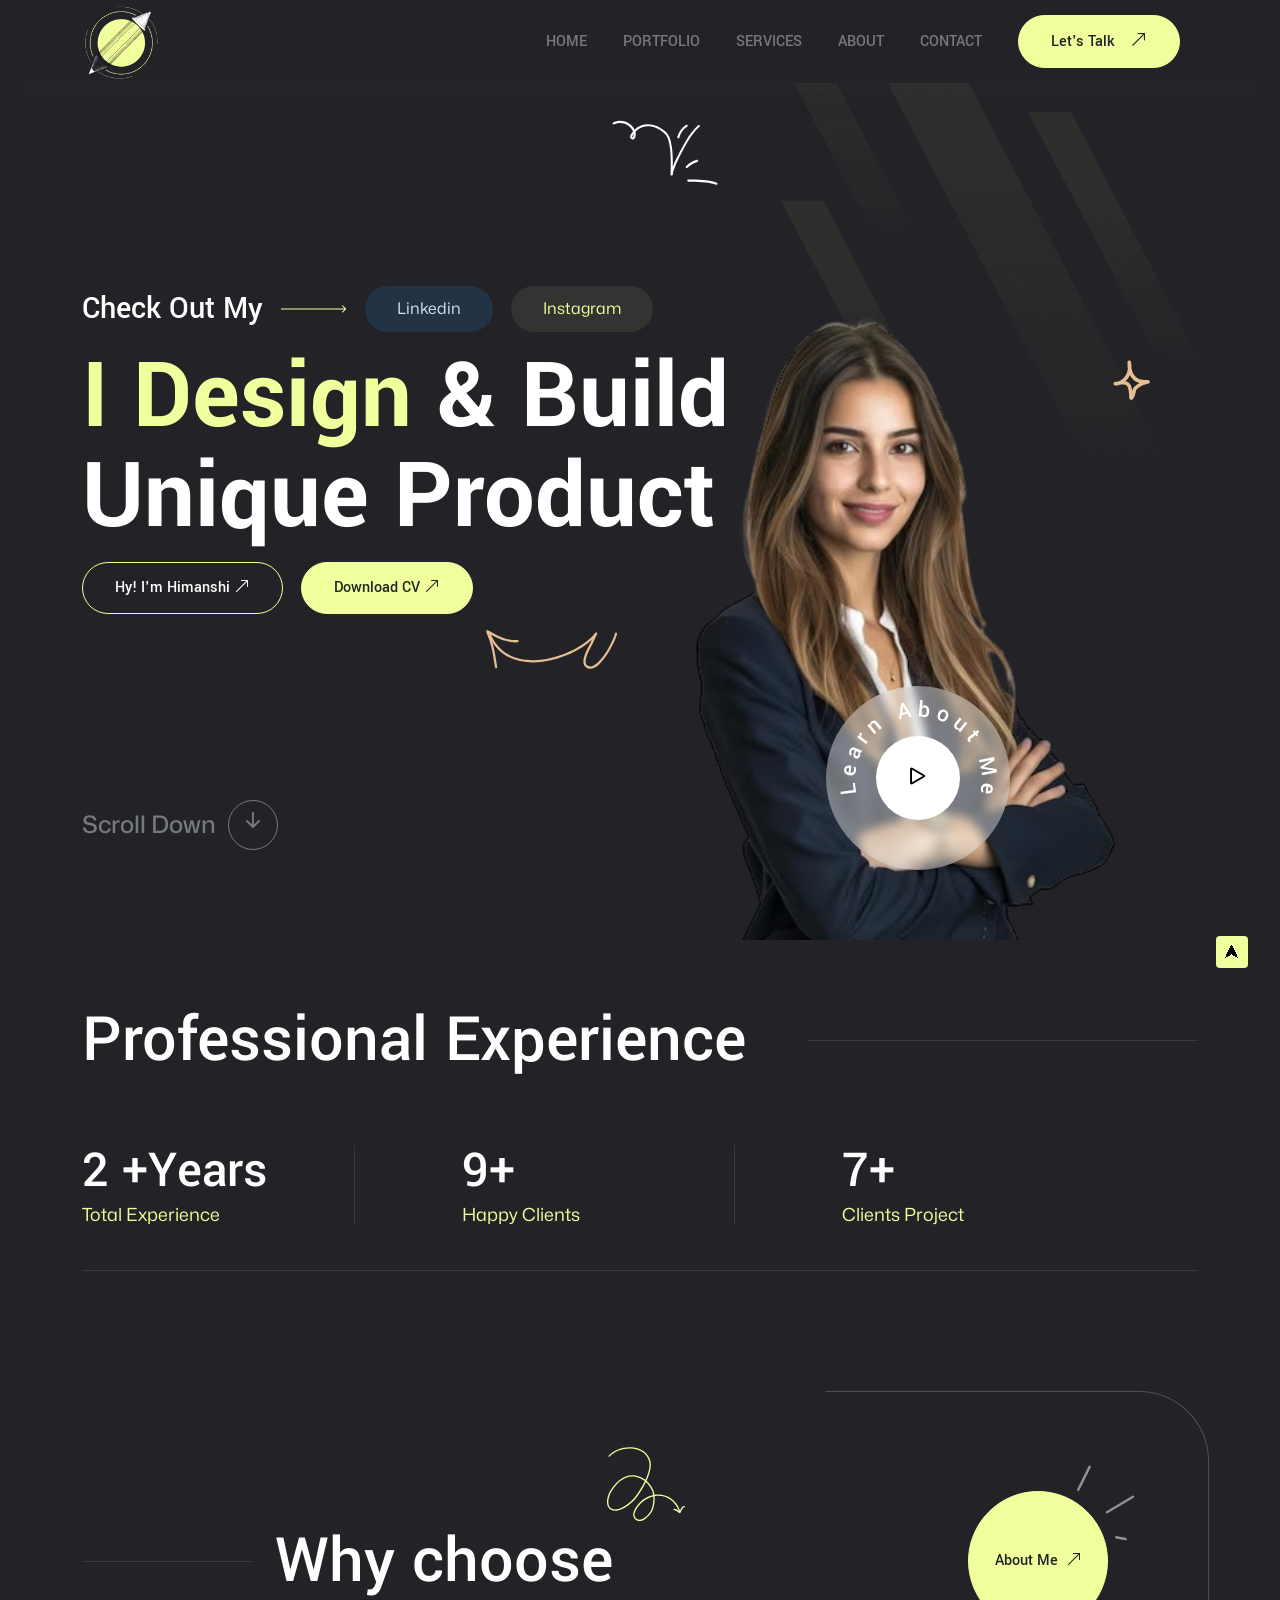
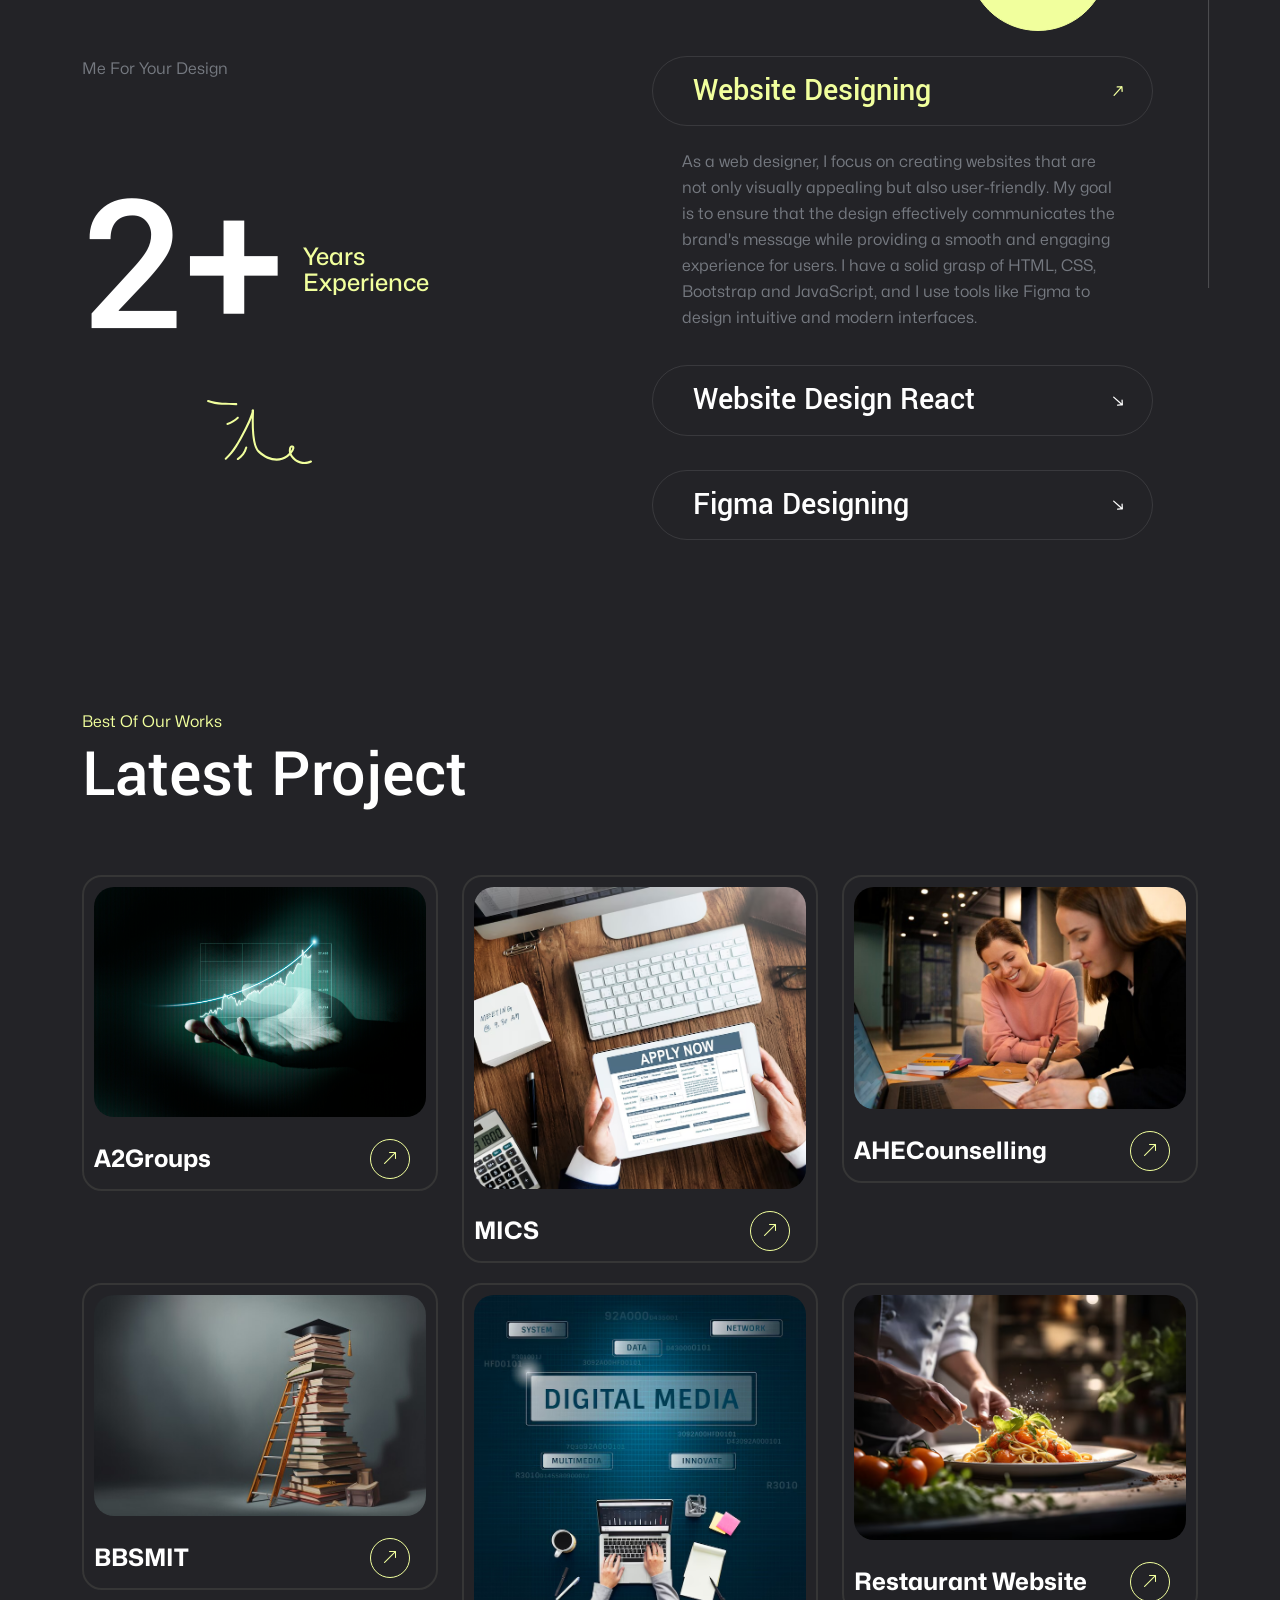
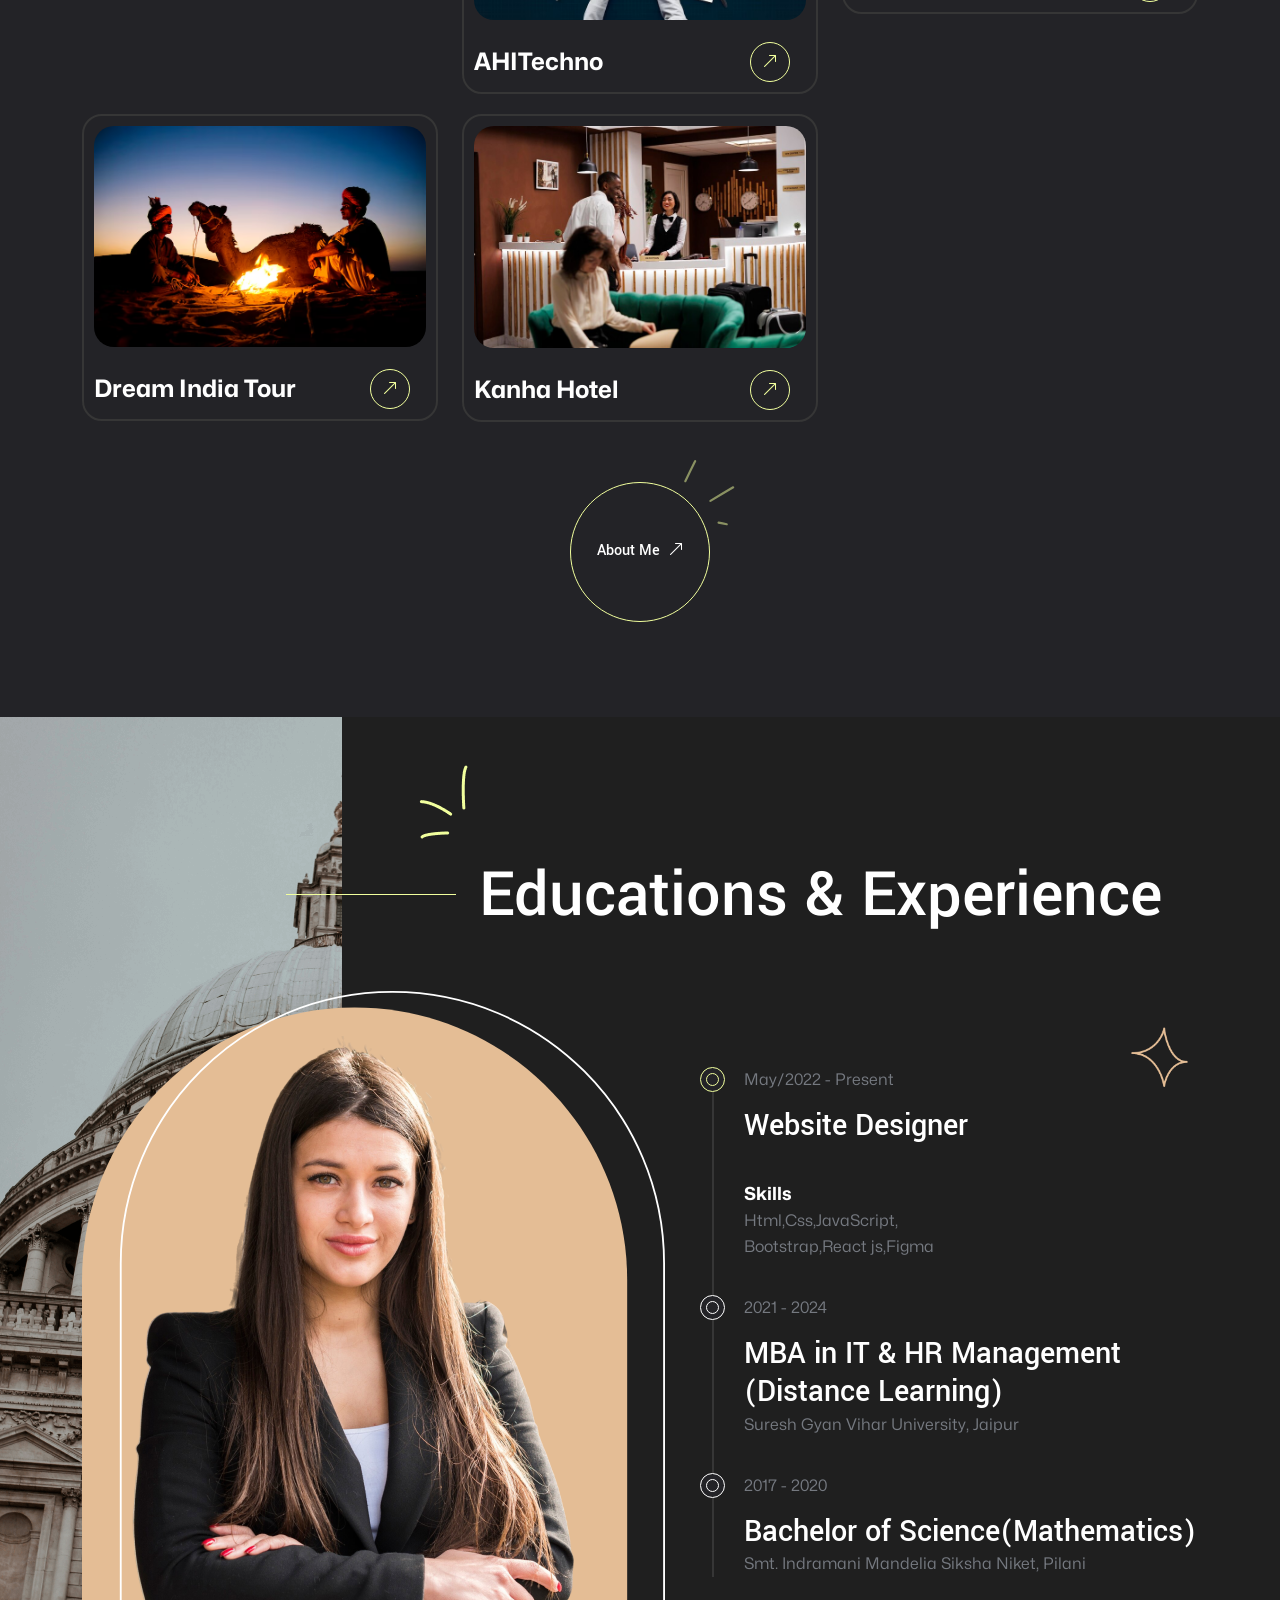
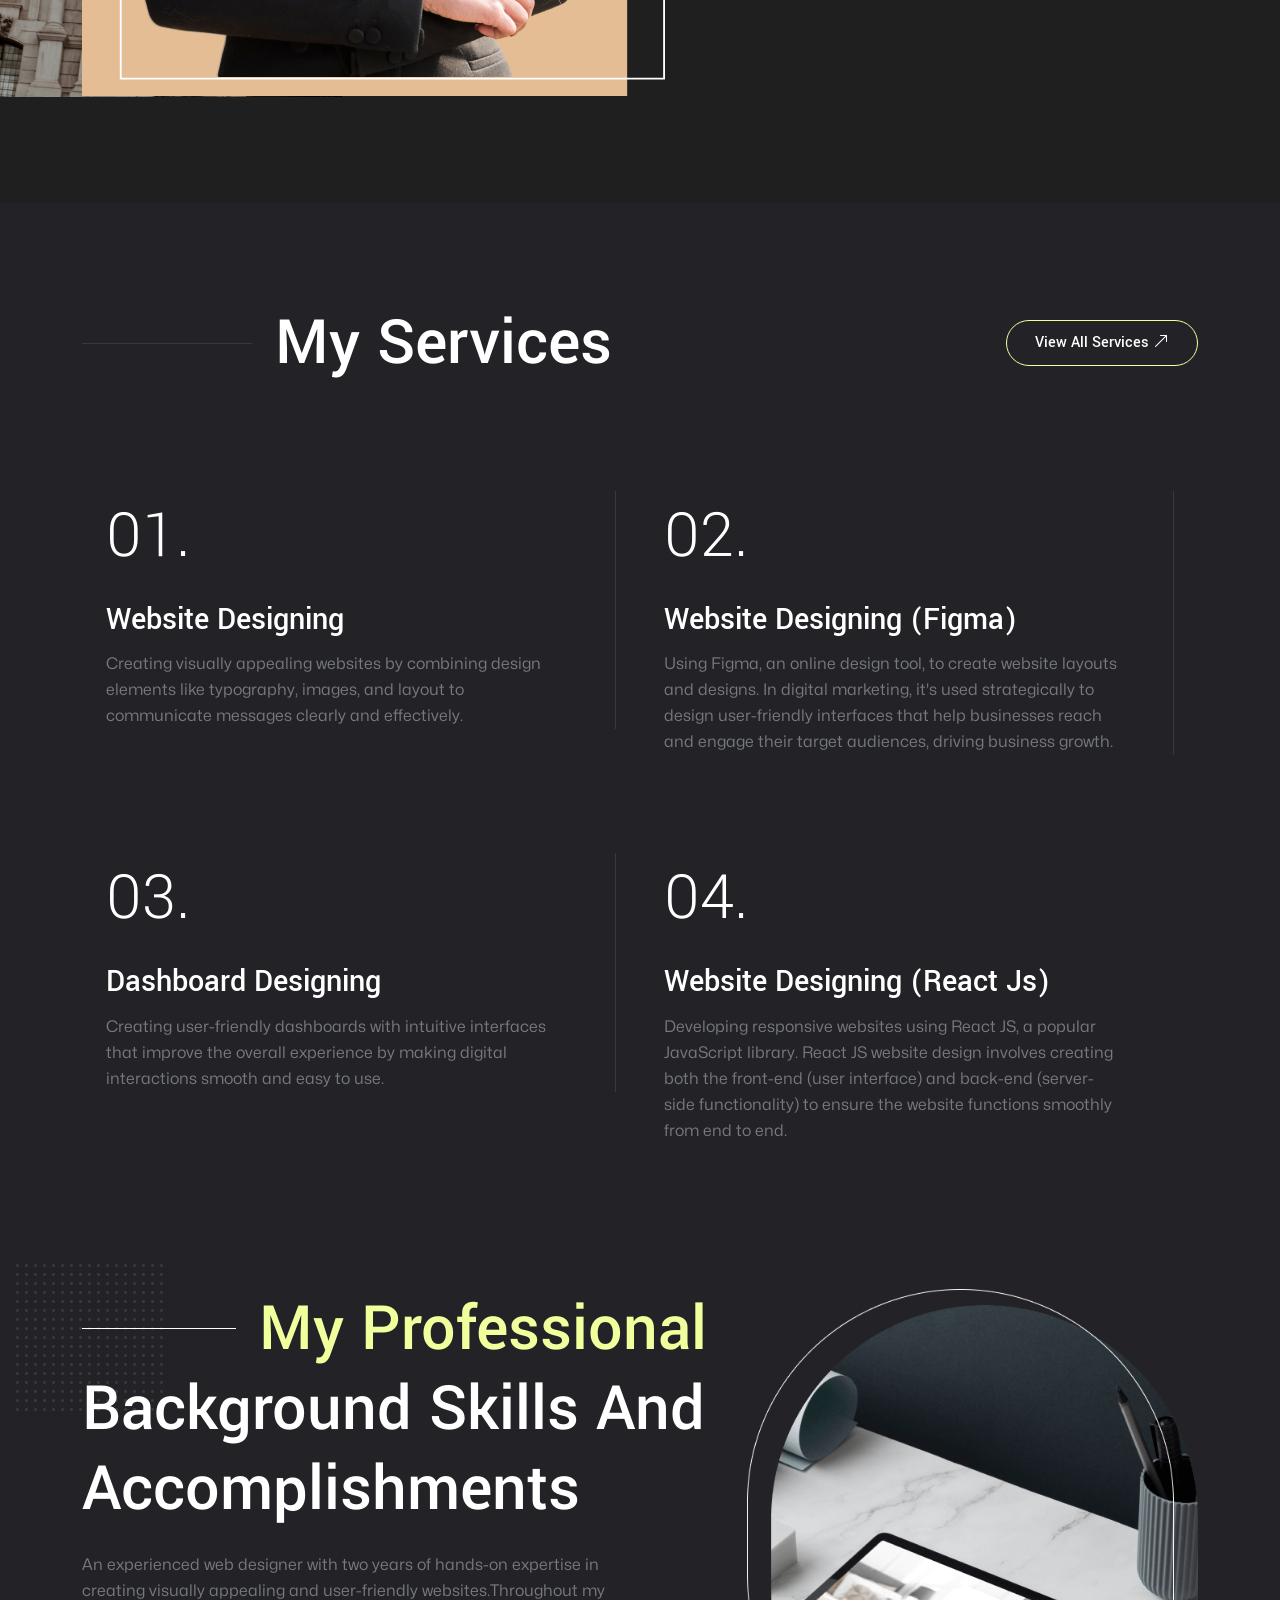
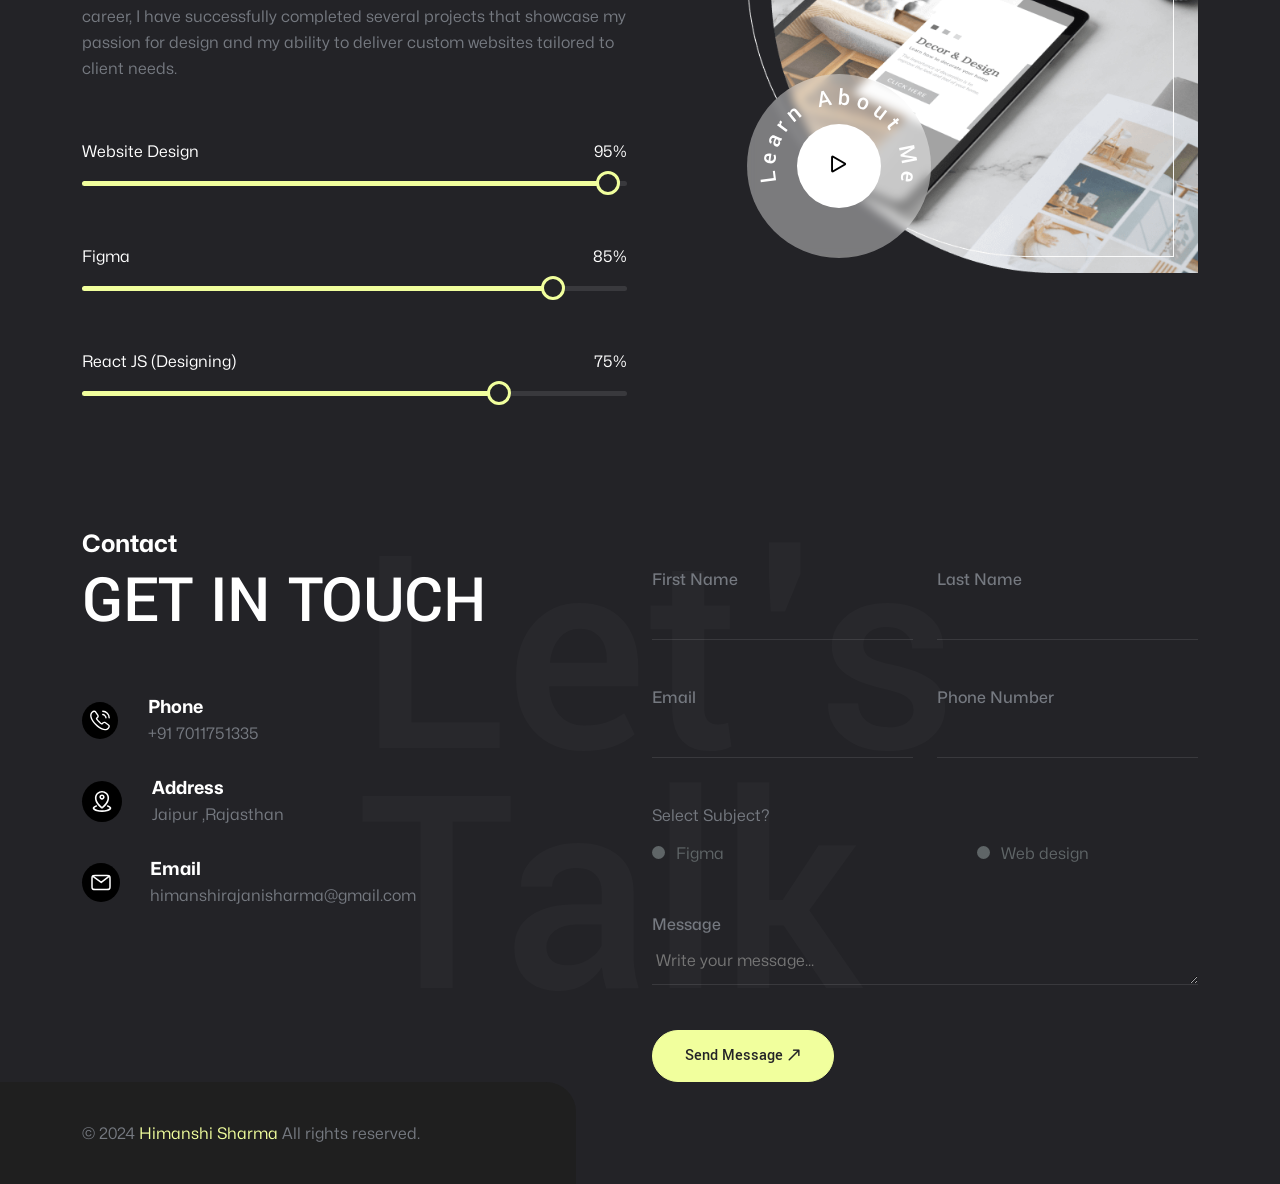
==== index.html @ f3a90c85 "Add files via upload" ====
<!DOCTYPE html>
<html lang="en">
  <head>
    <meta charset="UTF-8" />
    <meta name="viewport" content="width=device-width, initial-scale=1.0" />
    <meta
      name="keywords"
      content="HTML, CSS, JavaScript, jQuery, bootstrap5, responsive"
    />
    <meta name="author" content="creativemela" />
    <meta name="description" content=" " />

    <!-- Title -->
    <title>Himanshi Sharma - Personal Portfolio</title>

    <!-- Favicon -->
    <link rel="icon" href="assets/images/logo-dark-theme.png" />

    <!-- CSS File -->
    <link rel="stylesheet" href="assets/css/bootstrap.min.css" />
    <link rel="stylesheet" href="assets/css/bootstrap-icons.min.css" />
    <link rel="stylesheet" href="assets/css/fontawesome.all.min.css" />
    <link rel="stylesheet" href="assets/css/fontawesome.min.css" />
    <link rel="stylesheet" href="assets/css/style.css" />
    <link rel="stylesheet" href="assets/css/responsive.css" />
  </head>

  <body id="dark">
    <!-- Preloader -->
    <div id="preloader">
      <div id="container" class="container-preloader">
        <div class="animation-preloader">
          <div class="spinner"></div>
          <div class="txt-loading">
            <span data-preloader-txt="P" class="characters">P</span>

            <span data-preloader-txt="O" class="characters">O</span>

            <span data-preloader-txt="R" class="characters">R</span>

            <span data-preloader-txt="T" class="characters">T</span>

            <span data-preloader-txt="F" class="characters">F</span>

            <span data-preloader-txt="O" class="characters">O</span>

            <span data-preloader-txt="L" class="characters">L</span>

            <span data-preloader-txt="I" class="characters">I</span>

            <span data-preloader-txt="O" class="characters">O</span>
          </div>
        </div>
        <div class="loader-section section-left"></div>
        <div class="loader-section section-right"></div>
      </div>
    </div>

    <!-- Header Area Start -->
    <header
      class="site-header site-header-absolute site-header-menu-right landing-1-menu site-header-sticky"
    >
      <div class="container">
        <nav class="navbar site-navbar">
          <div class="brand-logo">
            <a href="#">
              <img
                src="assets/images/logo-dark-theme.png"
                alt="logo"
                class="dark-version-logo"
              />
            </a>
          </div>
          <div class="menu-block-wrapper">
            <div class="menu-overlay"></div>
            <nav class="menu-block" id="append-menu-header">
              <div class="mobile-menu-head">
                <div class="go-back">
                  <i class="fa fa-angle-left"></i>
                </div>
                <div class="current-menu-title"></div>
                <div class="mobile-menu-close">&times;</div>
              </div>
              <ul class="site-menu-main">
                <li class="nav-item nav-item-has-children">
                  <a href="#" class="nav-link-item drop-trigger">Home </a>
                </li>
                <li>
                  <a href="#portfolio" class="nav-link-item">PORTFOLIO</a>
                </li>
                <li>
                  <a href="#services" class="nav-link-item">SERVICES</a>
                </li>

                <li>
                  <a href="#about-me" class="nav-link-item">ABOUT</a>
                </li>
                <li>
                  <a href="#contact" class="nav-link-item">CONTACT</a>
                </li>
                <li>
                  <a href="tel:+91 7011751335"
                    ><button type="button" class="btn theme-btn-two">
                      Let's Talk<i class="bi bi-arrow-up-right"></i></button
                  ></a>
                </li>
              </ul>
            </nav>
          </div>

          <div class="mobile-menu-trigger">
            <span></span>
          </div>
        </nav>
      </div>
    </header>
    <!-- Header Area End -->

    <!-- Main Area Start -->
    <main>
      <!-- Hero Area Start -->
      <section class="hero-area">
        <img
          class="pattern"
          src="assets/images/hero/pattern.png"
          alt="pattern"
        />

        <div class="container">
          <div class="row position-relative">
            <div class="col-lg-8">
              <div class="hero-info-wrapper">
                <div class="hero-info-inner">
                  <img
                    class="stylish-line"
                    src="assets/images/hero/multi-line.svg"
                    alt="stylish line"
                  />
                  <div class="social-media-wrapper">
                    <div class="check-out-text">
                      <h4>Check Out My</h4>
                      <img
                        class="long-arrow"
                        src="assets/images/hero/long-arrow.svg"
                        alt="long arrow"
                      />
                    </div>
                    <div class="social-button">
                      <a
                        href="https://www.linkedin.com/in/himanshi-sharma-b840b9240"
                        target="_blank"
                        class="bg-blue text-light-blue rounded-pill"
                      >
                        Linkedin
                      </a>

                      <a
                        href="https://www.instagram.com/_himanshi._.sharma?utm_source=qr&igsh=Y3dnMzZrMnhrZ2h4"
                        target="_blank"
                        class="bg-dark-yellow text-yellow rounded-pill"
                      >
                        Instagram
                      </a>
                    </div>
                  </div>

                  <div class="hero-title-heading-wrapper">
                    <h1>
                      <span>I Design</span>
                      & Build <br />Unique Product
                    </h1>

                    <div class="hero-btn-wrapper">
                      <button type="button" class="btn theme-btn-one">
                        Hy! I'm Himanshi
                        <i class="bi bi-arrow-up-right"></i>
                      </button>
                      <button type="button" class="btn theme-btn-two" id="downloadCvBtn">
                        Download CV
                        <i class="bi bi-arrow-up-right"></i>
                      </button>
                    </div>
                  </div>

                  <img
                    class="stylish-arrow"
                    src="assets/images/hero/style-arrow.svg"
                    alt="stylish arrow"
                  />
                </div>

                <div class="scroll-down-wrapper scroll-down">
                  <div class="d-flex align-items-center">
                    <h5 class="mr-20 text-gray">Scroll Down</h5>
                    <div
                      class="scroll-circle d-flex align-items-center justify-content-center"
                    >
                      <i class="bi bi-arrow-down-short"></i>
                    </div>
                  </div>
                </div>
              </div>
            </div>

            <div class="col-lg-4"></div>
            <div class="profile">
              <img
                class="profile-pic"
                src="assets/images/hero/business-women.png"
                alt="creativemela profile pic"
              />
              <img
                class="stylish-star"
                src="assets/images/hero/star.svg"
                alt="stylish star"
              />
            </div>

            <div class="big-round-shape">
              <div class="position-relative">
                <img
                  class="round-text position-absolute"
                  src="assets/images/hero/round-text.svg"
                  alt="round text"
                />
                <button
                  type="button"
                  class="small-round-shape position-fixed video-btn"
                >
                  <i class="bi bi-play"></i>
                </button>
              </div>
            </div>
          </div>
        </div>
      </section>
      <!-- Hero Area End -->

      <!-- Experience Area Start -->
      <section class="experience-area">
        <div class="container">
          <h2 class="section-title">Professional Experience</h2>
          <div id="countUpArea" class="row counter-wrapper">
            <div class="counter-item col-lg-4 col-md-6">
              <h3><span class="num" data-num="2">2 </span>+Years</h3>
              <p>Total Experience</p>
            </div>
            <div class="counter-item col-lg-4 col-md-6">
              <h3><span class="num" data-num="20">20</span>+</h3>
              <p>Happy Clients</p>
            </div>
            <div class="counter-item col-lg-4 col-md-6">
              <h3><span class="num" data-num="15">15</span>+</h3>
              <p>Clients Project</p>
            </div>
          </div>
          <hr class="hr" />
        </div>
      </section>
      <!-- Experience Area End -->

      <!-- Why Choose US Area Start -->
      <section class="why-choose-us-area pt-285">
        <div class="container">
          <img
            class="style-img-1"
            src="assets/images/whyChoose/why-choose-us-area-style-2.svg"
            alt="stylish shape"
          />
          <img
            class="style-img-2"
            src="assets/images/whyChoose/why-choose-us-area-style-3.svg"
            alt="stylish shape"
          />
          <img
            class="style-img-3"
            src="assets/images/whyChoose/why-choose-us-area-style-4.svg"
            alt="stylish shape"
          />
          <div class="section-title-wrapper">
            <div class="section-title-inner">
              <span class="hr"></span>
              <h2>Why choose</h2>
            </div>
            <div class="round-btn-wrapper">
              <button class="btn theme-btn-two round-btn">
                About Me
                <i class="ms-2 bi bi-arrow-up-right"></i>
              </button>
            </div>
          </div>
          <div class="row">
            <div class="col-md-6">
              <div id="countUpArea2" class="years-experience-wrapper">
                <p>Me For Your Design</p>
                <div class="years-experience-text d-flex align-items-center">
                  <h2>2+</h2>
                  <h5>Years<br />Experience</h5>
                </div>
                <img
                  src="assets/images/whyChoose/why-choose-us-area-style-1.svg"
                  alt="style img"
                />
              </div>
            </div>
            <div class="col-md-6">
              <div class="accordion" id="accordionExample">
                <div class="accordion-item">
                  <h4 class="accordion-header">
                    <button
                      class="accordion-button"
                      type="button"
                      data-bs-toggle="collapse"
                      data-bs-target="#collapseOne"
                      aria-expanded="true"
                      aria-controls="collapseOne"
                    >
                      Website Designing
                    </button>
                  </h4>
                  <div
                    id="collapseOne"
                    class="accordion-collapse collapse show"
                    data-bs-parent="#accordionExample"
                  >
                    <div class="accordion-body">
                      <p>
                        As a web designer, I focus on creating websites that are
                        not only visually appealing but also user-friendly. My
                        goal is to ensure that the design effectively
                        communicates the brand's message while providing a
                        smooth and engaging experience for users. I have a solid
                        grasp of HTML, CSS, Bootstrap and JavaScript, and I use
                        tools like Figma to design intuitive and modern
                        interfaces.
                      </p>
                    </div>
                  </div>
                </div>
                <div class="accordion-item">
                  <h4 class="accordion-header">
                    <button
                      class="accordion-button collapsed"
                      type="button"
                      data-bs-toggle="collapse"
                      data-bs-target="#collapseTwo"
                      aria-expanded="false"
                      aria-controls="collapseTwo"
                    >
                      Website Design React
                    </button>
                  </h4>
                  <div
                    id="collapseTwo"
                    class="accordion-collapse collapse"
                    data-bs-parent="#accordionExample"
                  >
                    <div class="accordion-body">
                      <p>
                        I have recently enhanced my experience using React to
                        create dynamic and interactive user interfaces. My focus
                        is on designing efficient and scalable front-end
                        solutions by working with React components, managing
                        state, and setting up smooth navigation through routing.
                        I ensure that the design provides a seamless and
                        engaging experience for users.
                      </p>
                    </div>
                  </div>
                </div>
                <div class="accordion-item">
                  <h4 class="accordion-header">
                    <button
                      class="accordion-button collapsed"
                      type="button"
                      data-bs-toggle="collapse"
                      data-bs-target="#collapseThree"
                      aria-expanded="false"
                      aria-controls="collapseThree"
                    >
                      Figma Designing
                    </button>
                  </h4>
                  <div
                    id="collapseThree"
                    class="accordion-collapse collapse"
                    data-bs-parent="#accordionExample"
                  >
                    <div class="accordion-body">
                      <p>
                        Though I wouldn’t call myself a Figma expert, I have a
                        good working knowledge of the tool. I can comfortably
                        create basic designs and prototypes for web projects,
                        and I work closely with designers to make sure the final
                        product matches their creative vision while maintaining
                        technical accuracy.
                      </p>
                    </div>
                  </div>
                </div>
              </div>
            </div>
          </div>
        </div>
      </section>
      <!-- Why Choose US Area End -->

      <!-- Project Area Start -->
      <section id="portfolio" class="project-area pt-135">
        <div class="container">
          <p class="h-p">Best Of Our Works</p>
          <div class="section-title-wrapper">
            <div>
              <h2>Latest Project</h2>
            </div>
          </div>

          <div class="col-sm-12">
            <div class="projectsContainer row">
              <div class="grid-item col-lg-4 col-md-6 ui-ux">
                <div class="project-item">
                  <img
                    src="assets/images/projects/project-1.jpg"
                    alt="project img"
                  />

                  <div
                    class="project-title-wrapper d-flex align-items-center justify-content-between"
                  >
                    <div>
                      <h5>A2Groups</h5>
                    </div>
                    <a href="https://a2groups.org/"
                      ><button type="button" class="project-btn me-3">
                        <i class="bi bi-arrow-up-right"></i></button
                    ></a>
                  </div>
                </div>
              </div>

              <div class="grid-item col-lg-4 col-md-6 graphics-design">
                <div class="project-item">
                  <img
                    src="assets/images/projects/project-2.png"
                    alt="project img"
                  />

                  <div
                    class="project-title-wrapper d-flex align-items-center justify-content-between"
                  >
                    <div>
                      <h5>MICS</h5>
                    </div>
                    <a href="https://mics.a2groups.org/"
                      ><button type="button" class="project-btn me-3">
                        <i class="bi bi-arrow-up-right"></i></button
                    ></a>
                  </div>
                </div>
              </div>

              <div class="grid-item col-lg-4 col-md-6 apps-design">
                <div class="project-item">
                  <img
                    src="assets/images/projects/project-3.png"
                    alt="project img"
                  />

                  <div
                    class="project-title-wrapper d-flex align-items-center justify-content-between"
                  >
                    <div>
                      <h5>AHECounselling</h5>
                    </div>
                    <a href="https://www.ahecounselling.com/"
                      ><button type="button" class="project-btn me-3">
                        <i class="bi bi-arrow-up-right"></i></button
                    ></a>
                  </div>
                </div>
              </div>

              <div class="grid-item col-lg-4 col-md-6 graphics-design">
                <div class="project-item">
                  <img
                    src="assets/images/projects/project-4.png"
                    alt="project img"
                  />

                  <div
                    class="project-title-wrapper d-flex align-items-center justify-content-between"
                  >
                    <div>
                      <h5>BBSMIT</h5>
                    </div>
                    <a href="https://bbsmituni.com/"
                      ><button type="button" class="project-btn me-3">
                        <i class="bi bi-arrow-up-right"></i>
                      </button>
                    </a>
                  </div>
                </div>
              </div>

              <div class="grid-item col-lg-4 col-md-6 web-design">
                <div class="project-item">
                  <img
                    src="assets/images/projects/project-5.png"
                    alt="project img"
                  />

                  <div
                    class="project-title-wrapper d-flex align-items-center justify-content-between"
                  >
                    <div>
                      <h5>AHITechno</h5>
                    </div>
                    <a href="https://ahitechno.com/"
                      ><button type="button" class="project-btn me-3">
                        <i class="bi bi-arrow-up-right"></i>
                      </button>
                    </a>
                  </div>
                </div>
              </div>

              <div class="grid-item col-lg-4 col-md-6 apps-design">
                <div class="project-item">
                  <img
                    src="assets/images/projects/project-6.png"
                    alt="project img"
                  />

                  <div
                    class="project-title-wrapper d-flex align-items-center justify-content-between"
                  >
                    <div>
                      <h5>Restaurant Website</h5>
                    </div>
                    <a href="https://restaurant-opal-ten.vercel.app/">
                      <button type="button" class="project-btn me-3">
                        <i class="bi bi-arrow-up-right"></i>
                      </button>
                    </a>
                  </div>
                </div>
              </div>

              <div class="grid-item col-lg-4 col-md-6 ui-ux">
                <div class="project-item">
                  <img
                    src="assets/images/projects/project-7.png"
                    alt="project img"
                  />

                  <div
                    class="project-title-wrapper d-flex align-items-center justify-content-between"
                  >
                    <div>
                      <h5>Dream India Tour</h5>
                    </div>
                    <a href="https://mydreamindiatour.com/"
                      ><button type="button" class="project-btn me-3">
                        <i class="bi bi-arrow-up-right"></i>
                      </button>
                    </a>
                  </div>
                </div>
              </div>

              <div class="grid-item col-lg-4 col-md-6 web-design">
                <div class="project-item">
                  <img
                    src="assets/images/projects/project-8.png"
                    alt="project img"
                  />

                  <div
                    class="project-title-wrapper d-flex align-items-center justify-content-between"
                  >
                    <div>
                      <h5>Kanha Hotel</h5>
                    </div>
                    <a href="https://www.kanhahotelnims.org/"
                      ><button type="button" class="project-btn me-3">
                        <i class="bi bi-arrow-up-right"></i>
                      </button>
                    </a>
                  </div>
                </div>
              </div>
            </div>
          </div>

          <div class="round-btn-wrapper position-relative">
            <img
              src="assets/images/projects/stylish-shape.svg"
              alt="stylish shape"
            />
            <button class="btn round-btn">
              About Me
              <i class="ms-2 bi bi-arrow-up-right"></i>
            </button>
          </div>
        </div>
      </section>
      <!-- Projects Area End -->

      <!-- Education & Experience Area Start -->
      <section id="about-me" class="education-area mt-95">
        <div class="container-wrapper">
          <div class="container">
            <img
              class="line-shape"
              src="assets/images/educations/style-1.png"
              alt="line shape"
            />
            <div class="section-title-wrapper">
              <span class="hr"></span>
              <h2>Educations & Experience</h2>
            </div>
            <div class="row">
              <div class="col-lg-6 col-md-6">
                <div class="profile-pic-wrapper">
                  <img
                    class="profile-pic"
                    src="assets/images/educations/businesswoman.png"
                    alt="woman"
                  />
                  <img
                    class="profile-bg-line"
                    src="assets/images/educations/profile-bg-line-white.svg"
                    alt="profile bg line"
                  />

                  <img
                    class="profile-bg"
                    src="assets/images/educations/profile-bg-brown.svg"
                    alt="profile pic bg"
                  />
                </div>
              </div>
              <div class="timeline-wrapper col-lg-6 col-md-6">
                <div class="timeline">
                  <div class="timeline-item-wrapper">
                    <span class="circle"><span></span></span>
                    <p class="years">May/2022 - Present</p>
                    <div class="experience-details">
                      <h4>Website Designer</h4>
                    </div>
                    <div class="experience-details">
                      <h6>Skills</h6>
                      <p>Html,Css,JavaScript,<br />Bootstrap,React js,Figma</p>
                    </div>
                  </div>
                  <div class="timeline-item-wrapper">
                    <span class="circle border-white"
                      ><span class="border-white"></span
                    ></span>
                    <p class="years">2021 - 2024</p>
                    <div class="experience-details">
                      <h4>MBA in IT & HR Management (Distance Learning)</h4>
                      <p>Suresh Gyan Vihar University, Jaipur</p>
                    </div>
                  </div>
                  <div class="timeline-item-wrapper">
                    <span class="circle border-white"
                      ><span class="border-white"></span
                    ></span>
                    <p class="years">2017 - 2020</p>
                    <div class="experience-details">
                      <h4>Bachelor of Science(Mathematics)</h4>
                      <p>Smt. Indramani Mandelia Siksha Niket, Pilani</p>
                    </div>
                  </div>
                  <img
                    class="rectangle-shape"
                    src="assets/images/educations/style-2.png"
                    alt="style shape"
                  />
                </div>
              </div>
            </div>
          </div>
        </div>
        <div class="extra-div"></div>
      </section>
      <!-- Education & Experience Area End -->

      <!-- Service Area Start -->
      <section id="services" class="service-area pt-190">
        <div class="container">
          <img src="assets/images/circle-services.svg" alt="circle" />
          <div class="section-title-wrapper">
            <div class="section-title-inner">
              <span class="hr"></span>
              <h2>My Services</h2>
            </div>
            <div class="all-services-btn-wrapper">
              <button class="btn theme-btn-one">
                View All Services
                <i class="bi bi-arrow-up-right"></i>
              </button>
            </div>
          </div>

          <div class="services-wrapper">
            <div class="row g-md-5 g-sm-0">
              <div class="col-lg-6 col-md-6">
                <div class="single-service service-one">
                  <h2>01.</h2>
                  <h4>Website Designing</h4>
                  <p>
                    Creating visually appealing websites by combining design
                    elements like typography, images, and layout to communicate
                    messages clearly and effectively.
                  </p>
                </div>
              </div>
              <div class="col-lg-6 col-md-6">
                <div class="single-service service-two">
                  <h2>02.</h2>
                  <h4>Website Designing (Figma)</h4>
                  <p>
                    Using Figma, an online design tool, to create website
                    layouts and designs. In digital marketing, it's used
                    strategically to design user-friendly interfaces that help
                    businesses reach and engage their target audiences, driving
                    business growth.
                  </p>
                </div>
              </div>

              <div class="col-lg-6 col-md-6">
                <div class="single-service service-five">
                  <h2>03.</h2>
                  <h4>Dashboard Designing</h4>
                  <p>
                    Creating user-friendly dashboards with intuitive interfaces
                    that improve the overall experience by making digital
                    interactions smooth and easy to use.
                  </p>
                </div>
              </div>
              <div class="col-lg-6 col-md-6">
                <div class="single-service service-six">
                  <h2>04.</h2>
                  <h4>Website Designing (React Js)</h4>
                  <p>
                    Developing responsive websites using React JS, a popular
                    JavaScript library. React JS website design involves
                    creating both the front-end (user interface) and back-end
                    (server-side functionality) to ensure the website functions
                    smoothly from end to end.
                  </p>
                </div>
              </div>
            </div>
          </div>
        </div>
      </section>
      <!-- Service Area End -->

      <!-- Skills Area Start -->
      <section class="skills-area pt-95">
        <div class="container">
          <div class="row">
            <div class="col-xl-7 col-md-6 col-12">
              <div class="skills-info">
                <div class="section-title-wrapper">
                  <span class="hr"></span>
                  <h2>My Professional</h2>
                </div>
                <h2 class="skills-heading">
                  Background Skills And Accomplishments
                </h2>
                <p class="pe-xl-5 me-xl-4">
                  An experienced web designer with two years of hands-on
                  expertise in creating visually appealing and user-friendly
                  websites.Throughout my career, I have successfully completed
                  several projects that showcase my passion for design and my
                  ability to deliver custom websites tailored to client needs.
                </p>
                <div class="skills-progress-wrapper">
                  <div class="skills pe-xl-5 me-xl-5">
                    <div class="skill-text">
                      <p>Website Design</p>
                      <p><span>95</span>%</p>
                    </div>
                    <div class="progress-bg-line">
                      <div class="progress-animated-line">
                        <span></span>
                      </div>
                    </div>
                    <div class="skill-text">
                      <p>Figma</p>
                      <p><span>85</span>%</p>
                    </div>
                    <div class="progress-bg-line">
                      <div class="progress-animated-line">
                        <span></span>
                      </div>
                    </div>
                    <div class="skill-text">
                      <p>React JS (Designing)</p>
                      <p><span>75</span>%</p>
                    </div>
                    <div class="progress-bg-line">
                      <div class="progress-animated-line">
                        <span></span>
                      </div>
                    </div>
                  </div>
                </div>
              </div>
            </div>
            <div class="col-xl-5 col-md-6 col-12">
              <div class="skill-img-btn-wrapper position-relative">
                <img
                  src="assets/images/skills/skill-area-dark-v.png"
                  alt="skills"
                />

                <div class="big-round-shape">
                  <div class="position-relative">
                    <img
                      class="round-text position-absolute"
                      src="assets/images/hero/round-text.svg"
                      alt="round text"
                    />
                    <button
                      type="button"
                      class="small-round-shape position-fixed video-btn"
                    >
                      <i class="bi bi-play"></i>
                    </button>
                  </div>
                </div>
              </div>
            </div>
          </div>
        </div>
      </section>
      <!-- Skills Area End -->

      <!-- Contact Area Start -->
      <section id="contact" class="contact-area">
        <h2 class="bg-text">Let's Talk</h2>
        <img
          class="circle-img"
          src="assets/images/circle-contact-area.svg"
          alt="img-circle"
        />
        <div class="container">
          <div class="row">
            <div class="col-lg-6 col-sm-12">
              <div class="contact-title">
                <h5>Contact</h5>
                <h2>GET IN TOUCH</h2>
              </div>
              <ul class="contact-meta-info-area">
                <li>
                  <div class="contact-meta-info">
                    <div class="contact-meta-icon">
                      <svg
                        width="22"
                        height="23"
                        viewBox="0 0 24 25"
                        fill="none"
                        xmlns="http://www.w3.org/2000/svg"
                      >
                        <path
                          d="M21.97 18.7734C21.97 19.1334 21.89 19.5034 21.72 19.8634C21.55 20.2234 21.33 20.5634 21.04 20.8834C20.55 21.4234 20.01 21.8134 19.4 22.0634C18.8 22.3134 18.15 22.4434 17.45 22.4434C16.43 22.4434 15.34 22.2034 14.19 21.7134C13.04 21.2234 11.89 20.5634 10.75 19.7334C9.6 18.8934 8.51 17.9634 7.47 16.9334C6.44 15.8934 5.51 14.8034 4.68 13.6634C3.86 12.5234 3.2 11.3834 2.72 10.2534C2.24 9.11336 2 8.02336 2 6.98336C2 6.30336 2.12 5.65336 2.36 5.05336C2.6 4.44336 2.98 3.88336 3.51 3.38336C4.15 2.75336 4.85 2.44336 5.59 2.44336C5.87 2.44336 6.15 2.50336 6.4 2.62336C6.66 2.74336 6.89 2.92336 7.07 3.18336L9.39 6.45336C9.57 6.70336 9.7 6.93336 9.79 7.15336C9.88 7.36336 9.93 7.57336 9.93 7.76336C9.93 8.00336 9.86 8.24336 9.72 8.47336C9.59 8.70336 9.4 8.94336 9.16 9.18336L8.4 9.97336C8.29 10.0834 8.24 10.2134 8.24 10.3734C8.24 10.4534 8.25 10.5234 8.27 10.6034C8.3 10.6834 8.33 10.7434 8.35 10.8034C8.53 11.1334 8.84 11.5634 9.28 12.0834C9.73 12.6034 10.21 13.1334 10.73 13.6634C11.27 14.1934 11.79 14.6834 12.32 15.1334C12.84 15.5734 13.27 15.8734 13.61 16.0534C13.66 16.0734 13.72 16.1034 13.79 16.1334C13.87 16.1634 13.95 16.1734 14.04 16.1734C14.21 16.1734 14.34 16.1134 14.45 16.0034L15.21 15.2534C15.46 15.0034 15.7 14.8134 15.93 14.6934C16.16 14.5534 16.39 14.4834 16.64 14.4834C16.83 14.4834 17.03 14.5234 17.25 14.6134C17.47 14.7034 17.7 14.8334 17.95 15.0034L21.26 17.3534C21.52 17.5334 21.7 17.7434 21.81 17.9934C21.91 18.2434 21.97 18.4934 21.97 18.7734Z"
                          stroke="white"
                          stroke-width="1.5"
                          stroke-miterlimit="10"
                        />
                        <path
                          d="M18.5 9.44336C18.5 8.84336 18.03 7.92336 17.33 7.17336C16.69 6.48336 15.84 5.94336 15 5.94336"
                          stroke="white"
                          stroke-width="1.5"
                          stroke-linecap="round"
                          stroke-linejoin="round"
                        />
                        <path
                          d="M22 9.44336C22 5.57336 18.87 2.44336 15 2.44336"
                          stroke="white"
                          stroke-width="1.5"
                          stroke-linecap="round"
                          stroke-linejoin="round"
                        />
                      </svg>
                    </div>
                    <div class="contact-meta">
                      <h6>Phone</h6>
                      <a href="tel:+91 7011751335">+91 7011751335</a>
                    </div>
                  </div>
                </li>
                <li>
                  <div class="contact-meta-info">
                    <div class="contact-meta-icon location-svg">
                      <svg
                        width="26"
                        height="27"
                        viewBox="0 0 24 25"
                        fill="none"
                        xmlns="http://www.w3.org/2000/svg"
                      >
                        <path
                          d="M11.2707 17.8541L10.7458 18.3897L10.7697 18.4131L10.7956 18.4344L11.2707 17.8541ZM7.88302 5.12994L8.41041 5.66319L7.88302 5.12994ZM16.1171 5.12995L16.6445 4.5967L16.1171 5.12995ZM12.7295 17.8541L13.2046 18.4344L13.2332 18.411L13.2593 18.3849L12.7295 17.8541ZM11.7745 18.1768L11.9778 17.4549L11.9778 17.4549L11.7745 18.1768ZM12.2254 18.1768L12.0222 17.4549L12.0222 17.4549L12.2254 18.1768ZM17.4661 15.9204C17.0745 15.7854 16.6476 15.9934 16.5126 16.385C16.3776 16.7766 16.5856 17.2035 16.9772 17.3385L17.4661 15.9204ZM19.6833 18.1724L19.0555 18.5828V18.5828L19.6833 18.1724ZM19.8488 18.7046L19.1025 18.6298V18.6298L19.8488 18.7046ZM19.5266 19.3254L20.0912 19.8191H20.0912L19.5266 19.3254ZM16.6887 20.8322L16.4797 20.1119L16.6887 20.8322ZM11.9859 21.4434L11.9864 20.6934H11.9864L11.9859 21.4434ZM7.28851 20.8256L7.07811 21.5455L7.28851 20.8256ZM4.46575 19.3166L5.03297 18.8259H5.03297L4.46575 19.3166ZM4.15082 18.6997L3.40397 18.7684H3.40397L4.15082 18.6997ZM4.3221 18.1643L4.9473 18.5786H4.9473L4.3221 18.1643ZM7.04272 17.3317C7.4346 17.1975 7.64352 16.7711 7.50935 16.3792C7.37518 15.9873 6.94873 15.7784 6.55685 15.9126L7.04272 17.3317ZM12 9.34748C11.4955 9.34748 11.0865 8.93848 11.0865 8.43395H9.58651C9.58651 9.76691 10.6671 10.8475 12 10.8475V9.34748ZM11.0865 8.43395C11.0865 7.92942 11.4955 7.52042 12 7.52042V6.02042C10.6671 6.02042 9.58651 7.101 9.58651 8.43395H11.0865ZM12 7.52042C12.5046 7.52042 12.9136 7.92942 12.9136 8.43395H14.4136C14.4136 7.101 13.333 6.02042 12 6.02042V7.52042ZM12.9136 8.43395C12.9136 8.93848 12.5046 9.34748 12 9.34748V10.8475C13.333 10.8475 14.4136 9.76691 14.4136 8.43395H12.9136ZM11.7957 17.3184C11.0494 16.587 9.83339 15.4853 8.78593 14.065C7.73913 12.6455 6.92769 10.9926 6.92769 9.20175H5.42769C5.42769 11.4465 6.44025 13.4115 7.57871 14.9553C8.71652 16.4981 10.047 17.7049 10.7458 18.3897L11.7957 17.3184ZM6.92769 9.20175C6.92769 7.87613 7.46006 6.60309 8.41041 5.66319L7.35563 4.59669C6.12217 5.81659 5.42769 7.47293 5.42769 9.20175H6.92769ZM8.41041 5.66319C9.36103 4.72301 10.6521 4.19336 12.0001 4.19336V2.69336C10.2596 2.69336 8.58881 3.37706 7.35563 4.59669L8.41041 5.66319ZM12.0001 4.19336C13.348 4.19336 14.639 4.72301 15.5897 5.6632L16.6445 4.5967C15.4113 3.37707 13.7405 2.69336 12.0001 2.69336V4.19336ZM15.5897 5.6632C16.54 6.6031 17.0724 7.8761 17.0724 9.20172H18.5724C18.5724 7.47291 17.8779 5.81661 16.6445 4.5967L15.5897 5.6632ZM17.0724 9.20172C17.0724 10.9891 16.2429 12.6557 15.1834 14.0856C14.1233 15.5164 12.9091 16.6152 12.1997 17.3232L13.2593 18.3849C13.9101 17.7353 15.2423 16.5257 16.3886 14.9786C17.5355 13.4307 18.5724 11.4499 18.5724 9.20172H17.0724ZM10.7956 18.4344C10.9872 18.5912 11.2243 18.8011 11.5713 18.8988L11.9778 17.4549C11.9773 17.4548 11.978 17.455 11.9796 17.4555C11.9812 17.4561 11.9824 17.4567 11.9829 17.457C11.9842 17.4575 11.9786 17.4551 11.9629 17.4445C11.946 17.4331 11.9219 17.4155 11.8845 17.386C11.8466 17.3562 11.8035 17.3209 11.7459 17.2738L10.7956 18.4344ZM12.2543 17.2738C12.1967 17.321 12.1535 17.3563 12.1156 17.3861C12.0782 17.4156 12.0541 17.4331 12.0373 17.4444C12.0217 17.455 12.0162 17.4574 12.0174 17.4568C12.0196 17.4558 12.0223 17.4549 12.0222 17.4549L12.4287 18.8988C12.7756 18.8011 13.0122 18.5919 13.2046 18.4344L12.2543 17.2738ZM11.5713 18.8988C11.8341 18.9728 12.1659 18.9728 12.4287 18.8988L12.0222 17.4549C12.0341 17.4515 12.0369 17.4518 12.0293 17.4527C12.0226 17.4535 12.0123 17.4543 12 17.4543C11.9877 17.4543 11.9774 17.4535 11.9706 17.4527C11.963 17.4518 11.9659 17.4515 11.9778 17.4549L11.5713 18.8988ZM16.9772 17.3385C18.2249 17.7687 18.8504 18.269 19.0555 18.5828L20.3111 17.7621C19.8344 17.0328 18.8279 16.39 17.4661 15.9204L16.9772 17.3385ZM19.0555 18.5828C19.0762 18.6144 19.0884 18.6377 19.0954 18.6528C19.0989 18.6604 19.1011 18.666 19.1024 18.6696C19.1037 18.6732 19.1042 18.675 19.1042 18.6751C19.1042 18.6751 19.1038 18.6738 19.1034 18.671C19.1029 18.6683 19.1024 18.6645 19.1021 18.6599C19.1013 18.6503 19.1015 18.6399 19.1025 18.6298L20.595 18.7795C20.6265 18.4653 20.5476 18.124 20.3111 17.7621L19.0555 18.5828ZM19.1025 18.6298C19.1075 18.5801 19.1191 18.6521 18.962 18.8317L20.0912 19.8191C20.4061 19.459 20.5624 19.1047 20.595 18.7795L19.1025 18.6298ZM18.962 18.8317C18.6143 19.2294 17.8097 19.7261 16.4797 20.1119L16.8977 21.5525C18.3422 21.1334 19.4683 20.5314 20.0912 19.8191L18.962 18.8317ZM16.4797 20.1119C15.1907 20.4859 13.6194 20.6945 11.9864 20.6934L11.9853 22.1934C13.7364 22.1946 15.4514 21.9721 16.8977 21.5525L16.4797 20.1119ZM11.9864 20.6934C10.3534 20.6922 8.7842 20.4814 7.49891 20.1057L7.07811 21.5455C8.52107 21.9672 10.2343 22.1921 11.9853 22.1934L11.9864 20.6934ZM7.49891 20.1057C6.17223 19.718 5.37461 19.2209 5.03297 18.8259L3.89853 19.8073C4.51553 20.5205 5.63692 21.1243 7.07811 21.5455L7.49891 20.1057ZM5.03297 18.8259C4.87949 18.6485 4.89292 18.5794 4.89766 18.631L3.40397 18.7684C3.43382 19.0928 3.58667 19.4468 3.89853 19.8073L5.03297 18.8259ZM4.89766 18.631C4.89863 18.6415 4.89868 18.6519 4.89789 18.6613C4.8971 18.6706 4.89578 18.6754 4.8959 18.675C4.89607 18.6744 4.90466 18.643 4.9473 18.5786L3.6969 17.7501C3.45691 18.1122 3.37506 18.4542 3.40397 18.7684L4.89766 18.631ZM4.9473 18.5786C5.15802 18.2606 5.79141 17.7601 7.04272 17.3317L6.55685 15.9126C5.19146 16.38 4.17982 17.0213 3.6969 17.7501L4.9473 18.5786Z"
                          fill="white"
                        />
                      </svg>
                    </div>
                    <div class="contact-meta">
                      <h6>Address</h6>
                      <p>Jaipur ,Rajasthan</p>
                    </div>
                  </div>
                </li>
                <li>
                  <div class="contact-meta-info">
                    <div class="contact-meta-icon">
                      <svg
                        width="24"
                        height="25"
                        viewBox="0 0 24 25"
                        fill="none"
                        xmlns="http://www.w3.org/2000/svg"
                      >
                        <path
                          d="M4 6.44336L12.2286 12.4434L19.9999 6.44336M21 8.64331V16.2433C21 17.3634 21.0002 17.9236 20.7822 18.3514C20.5905 18.7277 20.2841 19.0336 19.9078 19.2253C19.48 19.4433 18.9203 19.4434 17.8002 19.4434H6.2002C5.08009 19.4434 4.51962 19.4433 4.0918 19.2253C3.71547 19.0336 3.40973 18.7277 3.21799 18.3514C3 17.9236 3 17.3634 3 16.2433V8.64331C3 7.52321 3 6.96322 3.21799 6.5354C3.40973 6.15908 3.71547 5.85309 4.0918 5.66135C4.51962 5.44336 5.08009 5.44336 6.2002 5.44336H17.8002C18.9203 5.44336 19.48 5.44336 19.9078 5.66135C20.2841 5.85309 20.5905 6.15908 20.7822 6.5354C21.0002 6.96322 21 7.52321 21 8.64331Z"
                          stroke="white"
                          stroke-width="1.5"
                          stroke-linecap="round"
                          stroke-linejoin="round"
                        />
                      </svg>
                    </div>
                    <div class="contact-meta">
                      <h6>Email</h6>
                      <a href="mailto:himanshirajanisharma@gmail.com"
                        >himanshirajanisharma@gmail.com</a
                      >
                    </div>
                  </div>
                </li>
              </ul>
            </div>
            <div class="col-lg-6 col-sm-12">
              <div>
                <form action="#">
                  <div class="user-details row">
                    <div class="input-box col-md-6">
                      <label class="details" for="fname">First Name</label>
                      <input
                        type="text"
                        class="text"
                        placeholder=""
                        required
                        id="fname"
                      />
                    </div>
                    <div class="input-box col-md-6">
                      <label class="details" for="lname">Last Name</label>
                      <input
                        type="text"
                        class="text"
                        placeholder=""
                        required
                        id="lname"
                      />
                    </div>
                    <span class="margin-top-45"></span>
                    <div class="input-box col-md-6">
                      <label class="details" for="mail">Email</label>
                      <input
                        type="email"
                        class="text"
                        placeholder=""
                        required
                        id="mail"
                      />
                    </div>
                    <div class="input-box col-md-6">
                      <label class="details" for="telNo">Phone Number</label>
                      <input
                        type="tel"
                        class="text"
                        placeholder=""
                        required
                        id="telNo"
                      />
                    </div>
                  </div>
                  <div class="subject-details">
                    <p>Select Subject?</p>
                    <div class="category">
                      <label class="checkbox" for="checkbox-1">
                        <input type="checkbox" name="subject" id="checkbox-1" />
                        <span class="checkbox-mark"></span>
                        <span class="checkbox-text">Figma</span>
                      </label>
                      <label class="checkbox" for="checkbox-2">
                        <input type="checkbox" name="subject" id="checkbox-2" />
                        <span class="checkbox-mark"></span>
                        <span class="checkbox-text">Web design</span>
                      </label>
                    </div>
                  </div>
                  <div class="user-message">
                    <label class="details" for="msg">Message</label>
                    <textarea
                      name="msg"
                      id="msg"
                      cols="1"
                      rows="1"
                      placeholder="Write your message..."
                      required
                    ></textarea>
                  </div>
                  <button class="btn theme-btn-two" type="submit">
                    Send Message
                    <i class="bi bi-arrow-up-right"></i>
                  </button>
                </form>
              </div>
            </div>
          </div>
        </div>
      </section>
      <!-- Contact Area End -->
    </main>
    <!-- Main Area End -->

    <!-- Footer Area Start -->
    <footer>
      <div class="footer-wrapper"></div>
      <div class="container">
        <p>
          &copy; 2024
          <a href="#" target="_blank">Himanshi Sharma</a>
          All rights reserved.
        </p>
      </div>
    </footer>
    <!-- Footer Area End -->

    <!-- Scroll To Top  -->
    <div id="scrollTopButton">&#11165;</div>

    <!-- **** All JS Files ***** -->
    <script src="assets/js/jquery.min.js"></script>
    <script src="assets/js/bootstrap.min.js"></script>
    <!-- Custom JS -->
    <script src="assets/js/main.js"></script>
    <script src="assets/js/active.js"></script>
  </body>
</html>
---- assets/css/style.css ----
/*----------------------------------------------------------------------
	CSS INDEX
	----------------------

    01. Default Style
    02. Common Classes
    03. Header Area
    04. Hero Area
    05. Experience Area 
    06. Why Choose Us Area
    07. Project Area
    08. Educations & Experience Area
    09. Services Area
    10. Skills Area
    11. Contact Area
    12. Footer Area 
    13. Preloader 
    14. Scroll to Top Button

/* -------------------------------------------------------------- */

/*******************************************************/
/******************* 01. Default Style *****************/
/*******************************************************/

/* Import Google Fonts */
@import url("https://fonts.googleapis.com/css2?family=Yantramanav:wght@100;300;400;500;700;900&amp;display=swap");

@import url("https://fonts.googleapis.com/css2?family=Montserrat:ital,wght@0,100..900;1,100..900&amp;family=Yantramanav:wght@100;300;400;500;700;900&amp;display=swap");

/* Others Fonts */
@font-face {
  font-family: "Mona Sans";
  src: url("../fonts/Mona-Sans.woff2") format("woff2 supports variations"),
    url("../fonts/Mona-Sans.woff2") format("woff2-variations");
  font-weight: 200 900;
  font-stretch: 75% 125%;
}

*,
*::before,
*::after {
  box-sizing: border-box;
}

* {
  margin: 0;
  padding: 0;
  border: none;
  outline: none;
  box-shadow: none;
}

:root {
  --primary-color: #f1ff9d;
  --heading-color: #ffffff;
  --hr-color: #ffffff;
  --btn-bg-color: #232327;
  --btn-bg2-color: #f1ff9d;
  --btn-txt-color: #ffffff;
  --btn-txt2-color: #232327;
}

body {
  color: #1f1f1f;
  background: #ffffff;
  font-family: "Mona Sans";
  font-size: 16px;
  font-weight: 400;
  line-height: 26px;
  overflow-x: hidden;
}

#light {
  --primary-color: #1f1f1f;
  --heading-color: #1f1f1f;
  --hr-color: #1f1f1f;
  --btn-bg-color: #ffffff;
  --btn-bg2-color: #1f1f1f;
  --btn-txt-color: #1f1f1f;
  --btn-txt2-color: #ffffff;
}

#dark {
  background: #232327;
  color: #ffffff;
}

#dark-pattern {
  background: url(../images/bg-pattern.png);
  background-color: #232327;
  background-repeat: repeat;
  color: #ffffff;
}

a {
  color: #757980;
  cursor: pointer;
  outline: none;
  transition: 0.5s;
  text-decoration: none;
}

a:hover,
a:focus,
a:visited {
  text-decoration: none;
  outline: none;
}

h1,
h2,
h3,
h4,
h5,
h6,
p,
hr,
label {
  margin: 0px;
}

h1 {
  font-family: "Yantramanav", sans-serif;
  font-size: 112px;
  font-style: normal;
  font-weight: 700;
  line-height: 130px;
}

h2 {
  font-family: "Yantramanav", sans-serif;
  font-size: 68px;
  font-style: normal;
  font-weight: 500;
  line-height: 80px;
}

h3 {
  font-family: "Yantramanav", sans-serif;
  font-size: 52px;
  font-style: normal;
  font-weight: 500;
  line-height: 62px;
}

h4 {
  font-family: "Yantramanav", sans-serif;
  font-size: 32px;
  font-style: normal;
  font-weight: 500;
  line-height: 38.4px;
}

h5 {
  font-family: "Mona Sans";
  font-size: 24px;
  font-style: normal;
  font-weight: 500;
  line-height: 26px;
}

h6 {
  font-family: "Mona Sans";
  font-size: 18px;
  font-style: normal;
  font-weight: 700;
  line-height: 28px;
}

p {
  font-family: "Mona Sans";
  font-size: 16px;
  font-style: normal;
  font-weight: 400;
  line-height: 26px;
  color: #757980;
}

ul,
li {
  list-style: none;
  padding: 0;
  margin: 0;
}

img {
  max-width: 100%;
  height: auto;
  display: inline-block;
}

header:after,
section:after,
footer:after {
  display: block;
  clear: both;
  content: "";
}

/*======= Input Styles =======*/
input,
select,
textarea,
.form-control {
  width: 100%;
  height: auto;
  padding: 16px 30px;
  border-radius: 5px;
  background-color: #fff;
  border: 2px solid #cfdbf1;
}

textarea {
  display: inherit;
  padding-top: 20px;
}

label {
  cursor: pointer;
  font-weight: 500;
  margin-bottom: 5px;
  color: #000000;
}

.form-group {
  margin-bottom: 25px;
}

input:focus,
button:focus,
.form-control:focus {
  outline: none;
  box-shadow: none;
  border-color: #cfdbf1;
}

input[type="search"]::-ms-clear {
  display: none;
  width: 0;
  height: 0;
}

input[type="search"]::-ms-reveal {
  display: none;
  width: 0;
  height: 0;
}

input[type="search"]::-webkit-search-decoration,
input[type="search"]::-webkit-search-cancel-button,
input[type="search"]::-webkit-search-results-button,
input[type="search"]::-webkit-search-results-decoration {
  display: none;
}

input[type="checkbox"],
input[type="radio"] {
  height: auto;
  width: auto;
}

/*******************************************************/
/*****************  02. Common Classes *****************/
/*******************************************************/

h1,
h2,
h3,
h4,
h5,
h6 {
  color: var(--heading-color);
}

.hr {
  height: 1px;
  width: 170px;
  margin-right: 23px;
  background-color: var(--hr-color);
  opacity: 0.1;
}
#light .section-title-wrapper .hr {
  opacity: 1;
}
.pt-95 {
  padding-top: 95px;
}
.pt-135 {
  padding-top: 135px;
}
.pt-190 {
  padding-top: 190px;
}
.pt-285 {
  padding-top: 285px;
}

.mt-95 {
  margin-top: 95px;
}

.section-title-wrapper {
  display: flex;
  justify-content: space-between;
  align-items: center;
}
.section-title-inner {
  display: flex;
  align-items: center;
  margin-bottom: 60px;
}
.section-title,
.section-title-mb-60 {
  margin-bottom: 60px;
}

/** text color **/
.text-light-black {
  color: #232327;
}
.text-gray {
  color: #757980;
}
.text-white {
  color: #ffffff;
}
.text-light-blue {
  color: #d5e4f4;
}
.text-yellow {
  color: #f1ff9d;
}
.text-rose {
  color: #ff2787;
}

/** Background Color **/
.bg-light-black {
  background-color: #232327;
}
.bg-gray {
  background-color: #757980;
}
.bg-white {
  background-color: #ffffff;
}
.bg-yellow {
  background-color: #f1ff9d;
}
.bg-blue {
  background-color: #233346;
}
.bg-maroon {
  background-color: #3f3238;
}
.bg-dark-yellow {
  background-color: #333431;
}

/* pulse */
@-webkit-keyframes pulse {
  0% {
    transform: translate(0, 0);
  }
  50% {
    transform: translate(0, 10px);
  }
  100% {
    transform: translate(0, 0);
  }
}

@keyframes pulse {
  0% {
    transform: translate(0, 0);
  }
  50% {
    transform: translate(0, 10px);
  }
  100% {
    transform: translate(0, 0);
  }
}

/* zoom-in-zoom-out */
@-webkit-keyframes zoom-in-zoom-out {
  0% {
    transform: scale(1, 1);
  }
  50% {
    transform: scale(1.5, 1.5);
  }
  100% {
    transform: scale(1, 1);
  }
}

@keyframes zoom-in-zoom-out {
  0% {
    transform: scale(1, 1);
  }
  50% {
    transform: scale(1.5, 1.5);
  }
  100% {
    transform: scale(1, 1);
  }
}

/* rotate 360 degree */
@-webkit-keyframes rotate {
  0% {
    transform: rotate(0deg);
  }

  100% {
    transform: rotate(360deg);
  }
}
@keyframes rotate {
  0% {
    transform: rotate(0deg);
  }

  100% {
    transform: rotate(360deg);
  }
}

/* video button  */
.big-round-shape {
  height: 184px;
  width: 184px;
  border-radius: 50%;
  background-color: rgba(255, 255, 255, 0.4);
  -webkit-backdrop-filter: blur(5px);
  backdrop-filter: blur(5px);
  bottom: 120px;
  right: 240px;
  position: absolute;
}
.round-text {
  max-width: none;
  right: -6px;
  top: 8px;
}
.small-round-shape {
  height: 84px;
  width: 84px;
  border-radius: 50%;
  background-color: #ffffff;
  top: 50%;
  left: 50%;
  transform: translate(-50%, -50%);
  transition: 0.4s;
}
.small-round-shape .bi-play {
  color: #000000;
  font-size: 30px;
  transition: 0.4s;
}

.small-round-shape .bi-play::before {
  -webkit-animation: zoom-in-zoom-out 2s infinite;
  animation: zoom-in-zoom-out 2s infinite;
}

.small-round-shape:hover {
  background-color: #f1ff9d;
}
#light .small-round-shape:hover {
  background-color: #1f1f1f;
}
#light .small-round-shape:hover .bi-play {
  color: #ffffff;
}

/**-------------- Button style ------------------- **/

.btn {
  font-family: "Yantramanav", sans-serif;
  font-style: normal;
  font-size: 16px;
  font-weight: 500;
  line-height: 140%;
  border: 1px solid var(--primary-color) !important;
  border-radius: 100px;
  background: var(--btn-bg-color);
  color: var(--btn-txt-color);
  cursor: pointer;
  text-align: center;
  transition: 0.5s;
}

.theme-btn-one {
  padding: 11px 28px;
}

.theme-btn-one:hover {
  background: var(--btn-bg2-color);
  color: var(--btn-txt2-color);
}

.theme-btn-two {
  padding: 14px 32px;
  background-color: var(--btn-bg2-color);
  color: var(--btn-txt2-color);
  width: 100%;
}

.theme-btn-two:hover {
  background-color: var(--btn-bg-color);
  color: var(--btn-txt-color);
}
/*******************************************************/
/******************* 03. Header Area *****************/
/*******************************************************/

.site-navbar {
  display: flex;
  position: relative;
  flex-wrap: wrap;
  align-items: center;
  justify-content: space-between;
  padding-top: 0px;
}

@media (min-width: 576px) {
  .site-navbar {
    padding-top: 0px;
  }
}

@media (min-width: 992px) {
  .site-navbar {
    flex-flow: row nowrap;
    justify-content: flex-start;
  }
}

.site-navbar .menu-block-wrapper {
  flex-grow: 1;
  align-items: center;
}

@media (min-width: 992px) {
  .site-navbar .menu-block-wrapper {
    display: flex !important;
    flex-basis: auto;
  }
}

.site-header-absolute {
  position: absolute;
  top: 0;
  left: 0;
  width: 100%;
  z-index: 999;
}

.site-header-sticky:not(.mobile-sticky-enable) {
  position: absolute !important;
  top: 0;
  right: 0;
  width: 100%;
  z-index: 999;
}

@media (min-width: 992px) {
  .site-header-sticky:not(.mobile-sticky-enable) {
    position: fixed !important;
    transition: 0.4s;
  }

  .site-header-sticky:not(.mobile-sticky-enable).scrolling {
    transform: translateY(-100%);
    transition: 0.4s;
  }

  .site-header-sticky:not(.mobile-sticky-enable).reveal-header {
    transform: translateY(0%);
    box-shadow: 0 12px 34px -11px rgba(65, 62, 101, 0.1);
    z-index: 1000;
  }
}

.site-header-sticky.mobile-sticky-enable {
  top: 0;
  right: 0;
  width: 100%;
  z-index: 999;
  position: fixed !important;
  transition: 0.4s;
}

.site-header-sticky.mobile-sticky-enable.scrolling {
  transform: translateY(-100%);
  transition: 0.4s;
}

.site-header-sticky.mobile-sticky-enable.reveal-header {
  transform: translateY(0%);
  box-shadow: 0 12px 34px -11px rgba(65, 62, 101, 0.1);
  z-index: 9999;
}

.site-header--menu-center .container {
  position: relative;
}

.site-header--menu-center .menu-block-wrapper {
  position: static;
}

@media (min-width: 992px) {
  .site-header--menu-center .menu-block {
    margin-left: auto;
    margin-right: auto;
  }
}

.site-header--menu-left .menu-block .site-menu-main {
  justify-content: flex-start;
  padding-left: 15px;
}

@media (min-width: 1200px) {
  .site-header--menu-left .menu-block {
    width: 100%;
  }
}

.site-header-menu-right .menu-block-wrapper {
  position: static;
}

@media (min-width: 768px) {
  .container-fluid .site-navbar {
    padding-left: 10px;
    padding-right: 10px;
  }
}

@media (min-width: 992px) {
  .container-fluid .site-navbar {
    padding-left: 20px;
    padding-right: 20px;
  }
}

@media (min-width: 992px) {
  .row-lg {
    display: flex;
  }
}

@-webkit-keyframes slideLeft {
  0% {
    opacity: 0;
    transform: translateX(100%);
  }

  100% {
    opacity: 1;
    transform: translateX(0%);
  }
}

@keyframes slideLeft {
  0% {
    opacity: 0;
    transform: translateX(100%);
  }

  100% {
    opacity: 1;
    transform: translateX(0%);
  }
}

@-webkit-keyframes slideRight {
  0% {
    opacity: 1;
    transform: translateX(0%);
  }

  100% {
    opacity: 0;
    transform: translateX(100%);
  }
}

@keyframes slideRight {
  0% {
    opacity: 1;
    transform: translateX(0%);
  }

  100% {
    opacity: 0;
    transform: translateX(100%);
  }
}

.site-menu-main {
  margin-bottom: 0;
  padding-left: 0;
}

@media (min-width: 992px) {
  .site-menu-main {
    display: flex;
    align-items: center;
    margin-bottom: 0;
    padding-left: 0;
  }
}

.site-menu-main li {
  list-style: none;
}

.site-menu-main ul {
  list-style: none;
  margin-left: 0;
}

.site-menu-main a {
  text-decoration: none;
}

.navbar {
  padding-top: 20px;
  padding-bottom: 20px;
}

@media (min-width: 992px) {
  .navbar {
    padding-top: 0;
    padding-bottom: 0;
  }
}

.site-menu-main .nav-item {
  display: inherit;
}

.site-menu-main .nav-link-item {
  font-family: "Yantramanav", sans-serif;
  font-size: 16px;
  font-style: normal;
  font-weight: 500;
  line-height: 160%;
  text-transform: uppercase;
  position: relative;
  text-align: center;
  color: #757980;
  transition-duration: 500ms;
}

@media (min-width: 992px) {
  .site-menu-main li {
    padding-top: 15px;
    padding-bottom: 15px;
    padding-left: 18px;
    padding-right: 18px;
  }
}

.site-menu-main .sub-menu {
  position: absolute;
  z-index: 500;
  background-color: #05182b;
  box-shadow: rgba(0, 0, 0, 0.35) 0px 5px 15px;
  padding: 20px 0px;
  transition: opacity 0.5s ease, top 0.5s ease, margin-top 0.5s ease,
    background-color 0.5s ease;
  margin-top: 10px;
  opacity: 0;
  visibility: hidden;
}

@media (min-width: 992px) {
  .site-menu-main .sub-menu {
    top: 100%;
    min-width: 227px;
    max-width: 227px;
  }
}

.site-menu-main .sub-menu-item {
  color: #111;
  font-size: 16px;
  font-weight: 500;
  padding-left: 30px;
  padding-right: 30px;
  padding-top: 6px;
  padding-bottom: 6px;
}

@media (max-width: 992px) {
  .site-menu-main .sub-menu-item {
    padding-top: 30px;
    padding-bottom: 20px;
    border-bottom: 1px solid rgba(0, 0, 0, 0.1);
  }
}

@media (min-width: 992px) {
  .site-menu-main .sub-menu-item {
    color: #000;
  }
}
.site-menu-main .sub-menu-item > a {
  color: #757980;
}

@media (min-width: 992px) {
  .site-menu-main .sub-menu-item > a {
    transition: 0.4s;
  }
}

.site-menu-main .sub-menu-item:hover > a {
  color: #f1ff9d;
}

ul.menu-auth.mobile {
  display: none;
}

.site-menu-main .sub-menu-item {
  padding-top: 9px;
  padding-bottom: 9px;
  border-bottom: 1px solid rgba(255, 255, 255, 0.07);
}

@media (min-width: 992px) {
  li.nav-item-has-children:hover > .sub-menu {
    top: 100%;
    margin-top: 0px;
    visibility: visible;
    opacity: 1;
    z-index: 99;
    pointer-events: visible;
    border-radius: 0px 0px 15px 15px;
  }
}

.site-menu-main > li .sub-menu > ul > li > a {
  display: inline-block;
  padding: 10px 0;
  font-size: 15px;
  color: #555;
  transition: color 0.3s ease;
  text-decoration: none;
  text-transform: capitalize;
}

.mobile-menu-head,
.mobile-menu-trigger {
  display: none;
}

/*responsive*/
@media (max-width: 991px) {
  .site-header {
    background-color: #232327 !important;
  }
  .site-menu-main .sub-menu-item > a {
    color: #ffffff;
  }
  .site-header .mobile-menu-trigger {
    display: flex;
    height: 30px;
    width: 30px;
    margin-left: 15px;
    cursor: pointer;
    align-items: center;
    justify-content: center;
  }

  .navbar {
    padding-top: 20px;
    padding-bottom: 20px;
  }

  .site-header .mobile-menu-trigger span {
    display: block;
    height: 3px;
    background-color: #ffffff;
    width: 40px;
    position: relative;
  }

  .reveal-header .mobile-menu-trigger span {
    background-color: #ffffff !important;
  }

  .site-header .mobile-menu-trigger span:before,
  .site-header .mobile-menu-trigger span:after {
    content: "";
    position: absolute;
    left: 0;
    width: 100%;
    height: 100%;
    background-color: #ffffff;
  }

  .reveal-header .mobile-menu-trigger span:before,
  .reveal-header .mobile-menu-trigger span:after {
    background-color: #ffffff !important;
  }

  .site-header .mobile-menu-trigger span:before {
    top: -8px;
  }

  .site-header .mobile-menu-trigger span:after {
    top: 8px;
  }

  .site-header .item-right {
    align-items: center;
  }

  .site-header .menu-block {
    position: fixed;
    width: 100%;
    background-color: #0f0f10;
    left: 0;
    top: 0;
    height: 100%;
    overflow: hidden;
    transform: translate(-100%);
    transition: all 0.5s ease;
    z-index: 1099;
  }

  .site-header .menu-block.active {
    transform: translate(0%);
  }

  .site-menu-main > li {
    line-height: 1;
    margin: 0;
    display: block;
  }

  .site-menu-main > li > a {
    line-height: 60px;
    height: 60px;
    padding: 0 50px 0 15px;
    display: flex;
    align-items: center;
    border-bottom: 1px solid rgba(0, 0, 0, 0.1);
  }

  .site-menu-main > li > a i {
    position: absolute;
    height: 50px;
    width: 50px;
    top: 0;
    right: 0;
    text-align: center;
    line-height: 50px;
    transform: rotate(-90deg);
  }

  .site-header .menu-block .mobile-menu-head {
    display: flex;
    height: 70px;
    border-bottom: 1px solid rgba(255, 255, 255, 0.1);
    justify-content: space-between;
    align-items: center;
    position: relative;
    z-index: 501;
    position: -webkit-sticky;
    position: sticky;
    background-color: #0f0f10;
    top: 0;
  }

  .site-header .menu-block .mobile-menu-head .go-back {
    height: 50px;
    width: 50px;
    border-right: 1px solid rgba(0, 0, 0, 0.1);
    cursor: pointer;
    line-height: 50px;
    text-align: center;
    color: #fff;
    font-size: 32px;
    display: none;
  }

  .site-header .menu-block .mobile-menu-head.active .go-back {
    display: block;
  }

  .site-header .menu-block .mobile-menu-head .current-menu-title {
    font-size: 17px;
    font-weight: 500;
    color: #fff;
    visibility: hidden;
  }

  .site-header .menu-block .mobile-menu-head.active .current-menu-title {
    visibility: visible;
  }

  .site-header .menu-block .mobile-menu-head .mobile-menu-close {
    height: 50px;
    width: 50px;
    border-left: 1px solid rgba(0, 0, 0, 0.1);
    cursor: pointer;
    line-height: 50px;
    text-align: center;
    color: #fff;
    font-size: 40px;
  }

  .site-header .menu-block .site-menu-main {
    height: 100%;
    overflow-x: hidden;
    overflow-y: auto;
  }
  .site-menu-main > li .sub-menu.mega-menu,
  .site-menu-main > li .sub-menu {
    visibility: visible;
    opacity: 1;
    position: absolute;
    box-shadow: none;
    margin: 0;
    padding: 15px;
    top: 0;
    left: 0;
    width: 100%;
    height: 100%;
    padding-top: 50px;
    max-width: none;
    min-width: auto;
    display: none;
    transform: translateX(0%);
    overflow-y: auto;
    overflow-x: hidden;
  }

  .site-menu-main > li .sub-menu.active {
    display: block;
  }

  .site-menu-main
    > li
    .sub-menu.mega-menu
    > .list-item
    > ul
    > li
    > a
    .site-menu-main
    > li
    .sub-menu
    > ul
    > li
    > a {
    display: block;
  }

  .site-menu-main > li .sub-menu.mega-menu > .list-item > ul {
    margin-bottom: 15px;
  }

  .menu-overlay {
    position: fixed;
    background-color: rgba(0, 0, 0, 0.5);
    left: 0;
    top: 0;
    width: 100%;
    height: 100%;
    z-index: 1098;
    visibility: hidden;
    opacity: 0;
    transition: all 0.5s ease;
  }

  .menu-overlay.active {
    visibility: visible;
    opacity: 1;
  }
  .site-header button:hover {
    background-color: transparent;
  }
  .site-header .btn {
    margin-top: 20px;
  }
  #light .site-header .btn {
    background-color: #ffffff;
    border-color: #ffffff !important;
    color: #1f1f1f;
    margin-top: 20px;
  }
  #light .site-header button:hover {
    background-color: transparent;
    color: #ffffff;
  }
}

@media (min-width: 992px) {
  .has-megamenu ul {
    margin-left: auto;
  }

  .site-menu-main a {
    display: flex;
    align-items: center;
  }
}

@media (min-width: 1200px) {
  .site-header--menu-center .navbar {
    padding-top: 20px;
    padding-bottom: 20px;
  }

  .site-header--menu-center .menu-block-wrapper {
    position: absolute !important;
    left: 50%;
    transform: translateX(-50%);
  }
}

.nav-item-has-children a {
  display: flex;
  justify-content: space-between;
}

@media (min-width: 992px) {
  .reveal-header li.nav-item-has-children:hover > .sub-menu {
    top: 100%;
  }

  .reveal-header li.nav-item-has-children:hover > .megamenu {
    top: 112%;
  }
}

@media (min-width: 480px) {
  .d-xs-inline-flex {
    display: inline-flex !important;
  }
}

ul.site-menu-main .nav-item i {
  transition: all 0.4s ease-in-out;
}

ul.site-menu-main .nav-item:hover i {
  transform: rotate(-180deg);
}

li.sub-menu-item.nav-item-has-children:hover i {
  transform: rotate(-180deg) !important;
}

li.sub-menu-item.nav-item-has-children i {
  transform: rotate(-90deg) !important;
  transition: all 0.4s ease-in-out;
}

.single-dropdown-block h3 {
  opacity: 0.5;
  color: #000;
  font-size: 13px;
  font-weight: 700;
  font-style: normal;
  letter-spacing: 1.1px;
  line-height: normal;
  text-align: left;
  text-transform: uppercase;
  margin-bottom: 25px;
  display: none;
}

@media (min-width: 992px) {
  .single-dropdown-block h3 {
    display: block;
  }
}

.reveal-header {
  background: #fff !important;
}

.reveal-header .btn:hover {
  color: #05182b !important;
}

.sticky-menu-bg.reveal-header {
  background: #1d263a !important;
}

.sticky-menu-bg.reveal-header .nav-link-item {
  color: #fff !important;
}

.mega-menu-image {
  padding-right: 30px;
}

.mega-menu-image img {
  border-radius: 5px;
}

.check-input-control {
  margin-bottom: 20px;
}

.check-input-control input:checked ~ .checkbox {
  background: #f1ff9d !important;
  border-color: #f1ff9d;
}

.check-input-control input:checked ~ .checkbox::after {
  content: "\f00c";
  color: #fff;
  font-size: 11px;
  text-align: center;
  line-height: 20px;
  font-weight: 700;
  position: absolute;
  top: 0px;
  left: 50%;
  transform: translate(-50%);
}

.check-input-control .checkbox {
  position: relative;
  line-height: 1;
  min-width: 20px;
  max-width: 20px;
  min-height: 20px;
  max-height: 20px;
  border-radius: 50%;
  background: #9ea1ab;
  display: inline-block;
  cursor: pointer;
}

.check-input-control .checkbox-2 {
  border-radius: 5px;
  border: 1px solid #b5b5b5;
  background: #fff;
}

.btn-group.lang {
  padding-top: 30px;
  padding-left: 50px;
}

.site-menu-main .dropdown-toggle {
  border: none;
  background-color: transparent;
  color: rgba(255, 255, 255, 0.7);
  font-size: 18px;
  font-weight: 500;
  font-family: "Yantramanav", sans-serif;
  transition-duration: 500ms;
}

.site-menu-main .dropdown-toggle:hover {
  color: #fff;
}

.site-menu-main .dropdown-menu {
  color: #fff !important;
  background-color: #fff;
  background-clip: padding-box;
  border-radius: 0.25rem;
  padding: 12px;
}

.site-menu-main .dropdown-item {
  color: #212529;
  font-size: 15px;
}

.site-menu-main .dropdown-item:focus,
.site-menu-main .dropdown-item:hover {
  color: #05182b;
  background-color: transparent;
}

.menu-icon i {
  font-size: 18px;
  padding-top: 5px;
  margin-left: 0;
}

.site-menu-main i {
  margin-left: 15px;
  font-size: 17px;
}

.nav-link-item.drop-trigger {
  padding-top: 0;
}

.top-nav-menu {
  height: 50px;
  background-color: #05182b;
  display: flex;
  align-items: center;
}

.manu-navbar-currency {
  display: inline-block;
  text-align: right;
}

.menu-nav-language {
  display: inline-block;
}

.menu-btn {
  border: none;
  background-color: transparent;
  color: rgba(255, 255, 255, 0.85);
  margin-right: 15px;
  font-size: 14px;
}

.top-nav-menu span {
  color: rgba(255, 255, 255, 0.85);
  text-transform: uppercase;
  letter-spacing: 1px;
  font-size: 14px;
}

.text-righ-menu {
  text-align: right;
}

.top-nav-menu .dropdown-menu {
  min-width: 80px;
}

.top-nav-menu .dropdown-menu .dropdown-item {
  font-size: 14px;
}

.site-header-sticky:not(.mobile-sticky-enable).scrolling {
  top: 0;
}

#append-menu-header {
  display: flex;
  margin-left: auto;
}

.menu-auth {
  padding-left: 50px;
}

.menu-auth li {
  display: inline-block;
  padding-top: 20px;
  padding-bottom: 15px;
  padding-left: 10px;
  padding-right: 10px;
}

.site-header {
  background-color: transparent;
}

.site-menu-main .sub-menu {
  position: absolute;
  z-index: 500;
  background-color: #232327;
  box-shadow: rgba(0, 0, 0, 0.35) 0px 5px 15px;
  padding: 20px 0px;
  transition: opacity 0.5s ease, top 0.5s ease, margin-top 0.5s ease,
    background-color 0.5s ease;
  margin-top: 10px;
  opacity: 0;
  visibility: hidden;
}

@media (min-width: 992px) {
  .site-menu-main .sub-menu {
    top: 100%;
    min-width: 227px;
    max-width: 227px;
  }
}

@media (min-width: 992px) {
  .site-menu-main .sub-menu .sub-menu {
    top: 0 !important;
    left: 100%;
  }
}

.site-menu-main .sub-menu-item {
  color: #111;
  font-size: 16px;
  font-weight: 500;
  padding-left: 30px;
  padding-right: 30px;
  padding-top: 6px;
  padding-bottom: 6px;
}

@media (max-width: 992px) {
  .site-menu-main .sub-menu-item {
    padding-top: 30px;
    padding-bottom: 20px;
    border-bottom: 1px solid rgba(0, 0, 0, 0.1);
  }
}

@media (min-width: 992px) {
  .site-menu-main .sub-menu-item {
    color: #000;
  }
}

@media (min-width: 992px) {
  .site-menu-main .sub-menu-item > a {
    transition: 0.4s;
  }
}

.site-menu-main .sub-menu-item:hover > a {
  color: #f1ff9d;
}
.site-menu-main .sub-menu-item {
  padding-top: 9px;
  padding-bottom: 9px;
  border-bottom: 1px solid rgba(255, 255, 255, 0.07);
}
@media (min-width: 992px) {
  li.nav-item-has-children:not(.has-megamenu) {
    position: relative;
  }
}
@media (min-width: 992px) {
  li.nav-item-has-children:hover > .sub-menu {
    top: 100%;
    margin-top: 0px;
    visibility: visible;
    opacity: 1;
    z-index: 99;
    pointer-events: visible;
    border-radius: 0px 0px 15px 15px;
  }
}
.site-menu-main > li .sub-menu > ul > li > a {
  display: inline-block;
  padding: 10px 0;
  font-size: 15px;
  color: #555;
  transition: color 0.3s ease;
  text-decoration: none;
  text-transform: capitalize;
}

.mobile-menu-head,
.mobile-menu-trigger {
  display: none;
}

/*Custom Css for menu*/

@media (min-width: 992px) {
  .site-menu-main a {
    display: flex;
    align-items: center;
  }
}

.nav-item-has-children a {
  display: flex;
  justify-content: space-between;
}

@media (min-width: 992px) {
  .reveal-header li.nav-item-has-children:hover > .sub-menu {
    top: 100%;
  }
}

@media (min-width: 480px) {
  .d-xs-inline-flex {
    display: inline-flex !important;
  }
}

ul.site-menu-main .nav-item i {
  transition: all 0.4s ease-in-out;
}

ul.site-menu-main .nav-item:hover i {
  transform: rotate(-180deg);
}

li.sub-menu-item.nav-item-has-children:hover i {
  transform: rotate(-180deg) !important;
}

li.sub-menu-item.nav-item-has-children i {
  transform: rotate(-90deg) !important;
  transition: all 0.4s ease-in-out;
}

.single-dropdown-block h3 {
  opacity: 0.5;
  color: #000;
  font-size: 13px;
  font-weight: 700;
  font-style: normal;
  letter-spacing: 1.1px;
  line-height: normal;
  text-align: left;
  text-transform: uppercase;
  margin-bottom: 25px;
  display: none;
}

@media (min-width: 992px) {
  .single-dropdown-block h3 {
    display: block;
  }
}

.reveal-header {
  background: #232327 !important;
}

.reveal-header .btn:hover {
  color: #ffffff !important;
}

.sticky-menu-bg.reveal-header {
  background: #1d263a !important;
}

.sticky-menu-bg.reveal-header .nav-link-item {
  color: #fff !important;
}

.check-input-control {
  margin-bottom: 20px;
}

.check-input-control input:checked ~ .checkbox {
  background: #f1ff9d !important;
  border-color: #f1ff9d;
}

.check-input-control input:checked ~ .checkbox::after {
  content: "\f00c";
  color: #fff;
  font-size: 11px;
  text-align: center;
  line-height: 20px;
  font-weight: 700;
  position: absolute;
  top: 0px;
  left: 50%;
  transform: translate(-50%);
}

.check-input-control .checkbox {
  position: relative;
  line-height: 1;
  min-width: 20px;
  max-width: 20px;
  min-height: 20px;
  max-height: 20px;
  border-radius: 50%;
  background: #9ea1ab;
  display: inline-block;
  cursor: pointer;
}

.check-input-control .checkbox-2 {
  border-radius: 5px;
  border: 1px solid #b5b5b5;
  background: #fff;
}

.btn-group.lang {
  padding-top: 30px;
  padding-left: 50px;
}

.site-menu-main .dropdown-toggle {
  border: none;
  background-color: transparent;
  color: rgba(255, 255, 255, 0.7);
  font-size: 18px;
  font-weight: 500;
  font-family: "Yantramanav", sans-serif;
  transition-duration: 500ms;
}

.site-menu-main .dropdown-toggle:hover {
  color: #fff;
}

.site-menu-main .dropdown-menu {
  color: #fff !important;
  background-color: #fff;
  background-clip: padding-box;
  border-radius: 0.25rem;
  padding: 12px;
}

.site-menu-main .dropdown-item {
  color: #212529;
  font-size: 15px;
}

.site-menu-main .dropdown-item:focus,
.site-menu-main .dropdown-item:hover {
  color: #05182b;
  background-color: transparent;
}

.site-menu-main .dropdown-toggle {
  color: #212529;
}

.site-menu-main .dropdown-toggle:hover {
  color: #f1ff9d;
}

.menu-icon i {
  font-size: 18px;
  padding-top: 5px;
  margin-left: 0;
}

.site-menu-main i {
  margin-left: 15px;
  font-size: 17px;
}

.nav-link-item.drop-trigger {
  padding-top: 0;
}

.header-menu-sticky:not(.mobile-sticky-enable).scrolling {
  top: 0;
}

#append-menu-header {
  display: flex;
  margin-left: auto;
}

.site-menu-main .nav-link-item:hover {
  color: #f1ff9d;
}
#light .site-menu-main .nav-link-item:hover {
  color: #1f1f1f;
}
#light .reveal-header .nav-link-item:hover {
  color: #f1ff9d;
}

#light .reveal-header .brand-logo a svg path {
  fill: #ffffff;
}
#light .reveal-header .btn {
  background-color: #ffffff;
  color: #1f1f1f;
  border: 1px solid #ffffff !important;
}
#light .reveal-header .btn:hover {
  background-color: transparent;
  color: #ffffff;
}

/*******************************************************/
/******************* 04. Hero Area *****************/
/*******************************************************/
.brand-logo > a {
  width: 50px;
  display: flex;
}
.hero-area {
  height: 100vh;
  width: 100%;
}

.hero-area .pattern {
  top: 0;
  left: 55%;
  position: absolute;
}

.hero-area .container {
  margin-top: 100px;
}
.hero-area .social-media-wrapper {
  display: flex;
  align-items: center;
}
.hero-area .social-media-wrapper .check-out-text {
  display: flex;
  text-wrap: nowrap;
}
.hero-area .social-media-wrapper .long-arrow {
  margin: 0 18px;
}

.hero-area .social-button {
  display: flex;
  align-items: center;
}
.hero-area .social-button a {
  padding: 10px 32px;
  margin-right: 18px;
}
.hero-area .social-button a:last-child {
  margin-right: 0px;
}

.hero-area .hero-info-wrapper {
  display: flex;
  align-items: center;
  height: 100vh;
  position: relative;
  padding-bottom: 200px;
}
.hero-area .hero-info-wrapper .hero-title-heading-wrapper span {
  color: #f1ff9d;
}
.hero-area .hero-info-wrapper .stylish-line {
  position: absolute;
  top: 70px;
  right: 180px;
  -webkit-animation: pulse 2s infinite;
  animation: pulse 2s infinite;
  z-index: -1;
}
.hero-area .hero-info-wrapper .stylish-arrow {
  position: absolute;
  right: 200px;
  -webkit-animation: pulse 2s infinite;
  animation: pulse 2s infinite;
  z-index: -1;
}
.hero-area .hero-btn-wrapper {
  display: flex;
  align-items: center;
}
.hero-area .hero-info-wrapper h1 {
  margin: 15px 0;
}
.hero-area .theme-btn-one {
  padding: 14px 32px;
  margin-right: 18px;
}
.hero-area .theme-btn-two:hover,
.hero-area .theme-btn-one {
  background-color: transparent;
}
.hero-area .theme-btn-one:hover {
  background-color: #f1ff9d;
}
#light .hero-area .theme-btn-one:hover {
  background-color: #1f1f1f;
}

.hero-area .hero-btn-wrapper button {
  width: auto;
}

.hero-area .scroll-circle {
  height: 50px;
  width: 50px;
  border-radius: 50%;
  border: 1px solid #757980;
  margin-left: 12px;
  transition: 0.4s;
}

.hero-area .scroll-circle i {
  color: #757980;
  font-size: 32px;
  -webkit-animation: pulse 2s infinite;
  animation: pulse 2s infinite;
  margin-bottom: 10px;
}

.hero-area .hero-info-wrapper .scroll-down-wrapper {
  position: absolute;
  bottom: 150px;
  cursor: pointer;
}

.scroll-down-wrapper h5 {
  transition: 0.4s;
}
.scroll-down-wrapper:hover h5 {
  color: #f1ff9d;
}
#light .scroll-down-wrapper:hover h5 {
  color: #1f1f1f;
}
.scroll-down-wrapper:hover i {
  color: #000000;
}
#light .scroll-down-wrapper:hover i {
  color: #ffffff;
}
.scroll-down-wrapper:hover .scroll-circle {
  border: 1px solid #f1ff9d;
  background-color: #f1ff9d;
}
#light .scroll-down-wrapper:hover .scroll-circle {
  border: 1px solid #1f1f1f;
  background-color: #1f1f1f;
}

.hero-area .profile {
  position: relative;
}

.hero-area .profile .profile-pic {
  position: absolute;
  margin-left: 34%;
  bottom: 0;
  z-index: -1;
}

.hero-area .profile .stylish-star {
  position: absolute;
  right: 0;
  bottom: 700px;
  z-index: -1;
  -webkit-animation: zoom-in-zoom-out 2s ease-out infinite;
  animation: zoom-in-zoom-out 2s ease-out infinite;
}
#light .hero-area .linkedin-btn {
  background-color: rgba(35, 51, 70, 0.08);
  color: #1f1f1f;
}
#light .hero-area .instragram-btn {
  background-color: rgba(255, 0, 0, 0.08);
  color: #1f1f1f;
}

/*******************************************************/
/******************* 05. Experience Area *****************/
/*******************************************************/

.experience-area .section-title {
  position: relative;
}
.experience-area .section-title::after {
  position: absolute;
  content: "";
  height: 1px;
  width: 577.369px;
  top: 50%;
  background-color: #ffffff;
  opacity: 0.1;
  right: 0;
}
#light .experience-area .section-title::after {
  background-color: #1f1f1f;
}
.counter-item {
  position: relative;
}
.counter-item:not(:last-child)::before {
  content: "";
  background: #ffffff;
  opacity: 0.1;
  position: absolute;
  width: 1px;
  height: 90%;
  top: 51%;
  transform: translateY(-50%);
  right: 25%;
}
#light .counter-item:not(:last-child)::before {
  background: #1f1f1f;
}
.counter-item p {
  font-family: "Mona Sans";
  font-size: 18px;
  font-style: normal;
  font-weight: 400;
  line-height: 26px;
  color: #f1ff9d;
}
#light .counter-item p {
  color: #4f5d81;
}
.experience-area .hr {
  width: 100%;
  margin-top: 42px;
}

/*******************************************************/
/*************** 06. Why Choose Us Area ****************/
/*******************************************************/

.why-choose-us-area .section-title-wrapper {
  margin-bottom: 25px;
}
.why-choose-us-area .section-title-inner {
  margin: 0;
}
.why-choose-us-area .round-btn-wrapper button {
  display: flex;
  align-items: center;
  justify-content: center;
}
.why-choose-us-area .round-btn-wrapper button:hover {
  background-color: transparent;
}
.why-choose-us-area .round-btn {
  height: 140px;
  width: 140px;
  border-radius: 100%;
  padding: 0;
  z-index: 9;
  margin-right: 90px;
}
#light .why-choose-us-area .years-experience-wrapper p {
  color: #1f1f1f;
}
.why-choose-us-area .years-experience-text {
  margin-top: 58px;
}
.why-choose-us-area .years-experience-text h2 {
  font-size: 200px;
  font-weight: 500;
  line-height: 130%;
}
.why-choose-us-area .years-experience-text h5 {
  color: #f1ff9d;
  margin-left: 19px;
}
#light .why-choose-us-area .years-experience-text h5 {
  color: #1f1f1f;
}
.why-choose-us-area .years-experience-wrapper img {
  margin-left: 125px;
  -webkit-animation: pulse 2s infinite;
  animation: pulse 2s infinite;
}
.why-choose-us-area .container {
  position: relative;
}
.why-choose-us-area .container .style-img-1 {
  position: absolute;
  left: 46%;
  top: -50px;
  -webkit-animation: pulse 2s infinite;
  animation: pulse 2s infinite;
  z-index: -1;
}
.why-choose-us-area .container .style-img-2 {
  position: absolute;
  right: 60px;
  top: -27px;
  -webkit-animation: zoom-in-zoom-out 2s infinite;
  animation: zoom-in-zoom-out 2s infinite;
  z-index: -1;
  height: 80px;
  -o-object-fit: contain;
  object-fit: contain;
}

.why-choose-us-area .container .style-img-3 {
  position: absolute;
  right: 0;
  top: -100px;
  z-index: -1;
}

/* accordion */
.accordion {
  margin-right: 45px;
}
.accordion .accordion-item {
  border: none;
  margin-bottom: 34px;
  background: none;
}
.accordion .accordion-body {
  color: #757980;
  padding: 23px 30px 0px 30px;
}
.accordion .accordion-item .accordion-button {
  background: transparent;
  color: #ffffff;
  font-family: "Yantramanav", sans-serif;
  font-size: 32px;
  font-style: normal;
  font-weight: 500;
  padding: 15px 24px 15px 40px;
  border-radius: 100px !important;
  border: 1px solid rgba(255, 255, 255, 0.1);
  outline: none;
}
#light .accordion .accordion-item .accordion-button {
  color: #1f1f1f;
  border: 1px solid rgba(31, 31, 31, 0.1);
}
.accordion .accordion-item .accordion-button:not(.collapsed) {
  color: #f1ff9d;
  box-shadow: none;
}

.accordion .accordion-item .accordion-button:focus {
  box-shadow: none;
}

.accordion-button::after {
  background-image: url("data:image/svg+xml,%3Csvg xmlns='http://www.w3.org/2000/svg' width='24' height='24' viewBox='0 0 24 24' fill='none'%3E%3Cpath d='M17.202 16.684C17.091 14.5656 16.906 11.0349 16.906 11.0349M17.202 16.684C15.0836 16.795 11.5529 16.9801 11.5529 16.9801M17.202 16.684C13.139 13.0256 6.79799 7.31618 6.79799 7.31618' stroke='%23FFFFFF' stroke-width='1.5' stroke-linecap='round' stroke-linejoin='round'/%3E%3C/svg%3E");
  transition: all 0.5s;
}
.accordion-button:not(.collapsed)::after {
  background-image: url("data:image/svg+xml,%3Csvg xmlns='http://www.w3.org/2000/svg' width='24' height='24' viewBox='0 0 24 24' fill='none'%3E%3Cpath d='M17.202 16.684C17.091 14.5656 16.906 11.0349 16.906 11.0349M17.202 16.684C15.0836 16.795 11.5529 16.9801 11.5529 16.9801M17.202 16.684C13.139 13.0256 6.79799 7.31618 6.79799 7.31618' stroke='%23F1FF9D' stroke-width='1.5' stroke-linecap='round' stroke-linejoin='round'/%3E%3C/svg%3E");
  transform: rotate(-90deg);
}

#light .accordion-button::after {
  background-image: url("data:image/svg+xml,%3Csvg xmlns='http://www.w3.org/2000/svg' width='24' height='24' viewBox='0 0 24 24' fill='none'%3E%3Cpath d='M17.202 16.684C17.091 14.5656 16.906 11.0349 16.906 11.0349M17.202 16.684C15.0836 16.795 11.5529 16.9801 11.5529 16.9801M17.202 16.684C13.139 13.0256 6.79799 7.31618 6.79799 7.31618' stroke='%23757980' stroke-width='1.5' stroke-linecap='round' stroke-linejoin='round'/%3E%3C/svg%3E");
}

#light .accordion-button:not(.collapsed)::after {
  background-image: url("data:image/svg+xml,%3Csvg xmlns='http://www.w3.org/2000/svg' width='24' height='24' viewBox='0 0 24 24' fill='none'%3E%3Cpath d='M17.202 16.684C17.091 14.5656 16.906 11.0349 16.906 11.0349M17.202 16.684C15.0836 16.795 11.5529 16.9801 11.5529 16.9801M17.202 16.684C13.139 13.0256 6.79799 7.31618 6.79799 7.31618' stroke='%23757980' stroke-width='1.5' stroke-linecap='round' stroke-linejoin='round'/%3E%3C/svg%3E");
}

/*******************************************************/
/********************* 07. Project Area ****************/
/*******************************************************/

.project-area .h-p {
  color: #f1ff9d;
}
#light .project-area .h-p {
  color: #757980;
}

.project-area .project-menu ul {
  display: flex;
}
.project-area .project-menu ul li {
  padding: 10px 20px;
  border-radius: 100px;
  background-color: #1f1f1f;
  color: #757980;
  font-family: "Mona Sans";
  font-size: 16px;
  font-style: normal;
  font-weight: 400;
  line-height: 26px;
  text-align: center;
  margin-right: 10px;
  transition: 0.5s;
  cursor: pointer;
}
#light .project-area .project-menu ul li {
  background: rgba(31, 31, 31, 0.1);
}
.project-area .project-menu ul li:hover,
.project-menu ul li.active {
  background-color: #f1ff9d;
  color: #000000;
}
#light .project-area .project-menu ul li:hover,
#light .project-menu ul li.active {
  background-color: #1f1f1f;
  color: #ffffff;
}

.project-area .row {
  padding-top: 60px;
}

/* .project-area .row img {
  border-radius: 20px;
  border: 2px solid rgba(255, 255, 255, 0.2);
} */

.project-area .project-item {
  margin-bottom: 20px;
  border: solid 2px #363636;
  border-radius: 20px;
  padding: 10px;
}
.project-area .project-item img {
  margin-bottom: 22px;
  cursor: pointer;
  border-radius: 20px;
}
.project-area .project-title-wrapper h5 {
  font-weight: 700;
  line-height: 34px;
  cursor: pointer;
}
.project-area .project-title-wrapper .project-btn {
  height: 40px;
  width: 40px;
  border: 1px solid #f1ff9d;
  border-radius: 50%;
  background-color: transparent;
  color: #f1ff9d;
  cursor: pointer;
  display: flex;
  align-items: center;
  justify-content: center;
  transition: 0.4s;
}
#light .project-area .project-title-wrapper .project-btn {
  border: 1px solid #1f1f1f;
  color: #1f1f1f;
}
.project-area .project-btn:hover {
  color: #000000;
  background-color: #f1ff9d;
}
#light .project-area .project-btn:hover {
  color: #ffffff;
  background-color: #1f1f1f;
}

.project-area .round-btn-wrapper {
  margin-top: 40px;
}
.project-area .round-btn-wrapper,
.project-area .round-btn-wrapper button {
  display: flex;
  align-items: center;
  justify-content: center;
}
.project-area .round-btn {
  height: 140px;
  width: 140px;
  border-radius: 100%;
  padding: 0;
  z-index: 9;
}
.project-area .round-btn:hover {
  background-color: #f1ff9d;
  color: #000000;
}
#dark-pattern .project-area .round-btn {
  background-color: transparent;
}
#dark-pattern .project-area .round-btn:hover {
  background-color: #f1ff9d;
}
#light .project-area .round-btn:hover {
  background-color: #1f1f1f;
  color: #ffffff;
}
.project-area .round-btn-wrapper img {
  position: absolute;
  margin-left: 140px;
  margin-top: -115px;
  -webkit-animation: zoom-in-zoom-out 2s infinite;
  animation: zoom-in-zoom-out 2s infinite;
  height: 70px;
  -o-object-fit: contain;
  object-fit: contain;
}

/*******************************************************/
/************ 08. Educations & Experience Area *********/
/*******************************************************/

.education-area {
  background-color: #1f1f1f;
  position: relative;
}
#light .education-area {
  background-color: rgba(31, 31, 31, 0.05);
}

.education-area .container-wrapper {
  padding-top: 138px;
  padding-bottom: 126px;
}
.education-area .container-wrapper .container {
  position: relative;
}
.education-area .container-wrapper .container .line-shape {
  position: absolute;
  left: 300px;
  top: -90px;
  -webkit-animation: pulse 2s infinite;
  animation: pulse 2s infinite;
}
.education-area .extra-div {
  height: 50px;
  width: 82%;
  background-color: #1f1f1f;
  position: absolute;
  right: 0;
}
#light .education-area .extra-div {
  background-color: rgba(31, 31, 31, 0.05);
}

.education-area::before {
  content: url(../images/educations/bg.png);
  position: absolute;
  height: auto;
  width: 100%;
}
.education-area .section-title-wrapper {
  justify-content: center;
}
.education-area .section-title-wrapper .hr {
  background-color: #f1ff9d;
  opacity: 1;
}
#light .education-area .section-title-wrapper .hr {
  background-color: #1f1f1f;
}
.education-area .profile-pic-wrapper {
  position: relative;
  margin-top: 18px;
}

.education-area .profile-pic-wrapper .profile-pic {
  position: absolute;
  z-index: 999;
  left: 8px;
  bottom: -745px;
}
.education-area .profile-pic-wrapper .profile-bg-line {
  position: absolute;
  z-index: 99;
  top: -16px;
  left: 37px;
  transition: 0.5s;
}
.education-area .profile-pic-wrapper .profile-bg {
  position: absolute;
  z-index: 9;
  top: 0;
  left: 0;
}

.education-area .profile-pic-wrapper:hover .profile-bg-line {
  left: 0px;
  top: 0px;
}

/* time line  */
.timeline {
  position: relative;
  margin-top: 60px;
  margin-left: 60px;
}
.timeline::before {
  content: "";
  position: absolute;
  width: 2px;
  height: 100%;
  background-color: rgba(255, 255, 255, 0.1);
}
.line-movedown::before {
  -webkit-animation: moveline 2s linear forwards;
  animation: moveline 2s linear forwards;
}
#light .timeline::before {
  background-color: #8597bf;
  width: 1px;
}
.timeline-item-wrapper {
  padding-left: 77px;
}
.single-exprnce-movedown {
  -webkit-animation: movedown 1s linear forwards;
  animation: movedown 1s linear forwards;
}
.timeline-item-wrapper .years {
  margin-bottom: 14px;
}
#light .timeline-item-wrapper p {
  color: #4f5d81;
}
.timeline-item-wrapper .experience-details {
  margin-bottom: 35px;
}
.timeline-item-wrapper .circle {
  position: absolute;
  height: 25px;
  width: 25px;
  border: 1px solid #f1ff9d;
  border-radius: 50%;
  background-color: #232327;
  display: flex;
  align-items: center;
  justify-content: center;
  left: -12px;
}
#light .timeline-item-wrapper .circle {
  border: 1px solid #1f1f1f;
  background-color: #ffffff;
}
.timeline-item-wrapper .circle span {
  height: 13px;
  width: 13px;
  border: 1px solid #f1ff9d;
  border-radius: 50%;
  background-color: #232327;
}
#light .timeline-item-wrapper .circle span {
  border: 1px solid #1f1f1f;
  background-color: #ffffff;
}
.timeline-item-wrapper .border-white {
  border-color: #ffffff;
}

@-webkit-keyframes moveline {
  0% {
    height: 0;
  }
  100% {
    height: 100%;
  }
}

@keyframes moveline {
  0% {
    height: 0;
  }
  100% {
    height: 100%;
  }
}
@-webkit-keyframes movedown {
  0% {
    opacity: 1;
    transform: translateY(-40px);
  }
  100% {
    opacity: 1;
    transform: translateY(0px);
  }
}
@keyframes movedown {
  0% {
    opacity: 1;
    transform: translateY(-40px);
  }
  100% {
    opacity: 1;
    transform: translateY(0px);
  }
}

.timeline-item-wrapper:nth-child(1) {
  -webkit-animation-delay: 0s;
  animation-delay: 0s;
}
.timeline-item-wrapper:nth-child(2) {
  -webkit-animation-delay: 1s;
  animation-delay: 1s;
}

.timeline .rectangle-shape {
  position: absolute;
  right: 0;
  top: -40px;
  -webkit-animation: rotate 10s linear infinite;
  animation: rotate 10s linear infinite;
}

/*******************************************************/
/******************* 09. Services Area *****************/
/*******************************************************/
.service-area .container {
  position: relative;
}
.service-area img {
  position: absolute;
  right: -215px;
  top: -60px;
  z-index: -1;
}

.service-area .all-services-btn-wrapper {
  margin-bottom: 60px;
}
#dark-pattern .service-area .all-services-btn-wrapper button {
  background-color: transparent;
}
#dark-pattern .service-area .all-services-btn-wrapper button:hover {
  background-color: #f1ff9d;
}
.service-area .row {
  margin: 0;
}
.service-area .single-service h2 {
  font-weight: 300;
  line-height: 91px;
  margin-bottom: 19px;
}
.service-area .single-service p {
  margin-top: 12px;
  margin-bottom: 50px;
}

.service-area .single-service .btn {
  font-weight: 400;
  line-height: 25.6px;
  margin-bottom: 25px;
}
#dark-pattern .service-area .single-service button {
  background-color: transparent;
}
#dark-pattern .service-area .single-service button:hover {
  background-color: #f1ff9d;
}

.service-area a .bi-arrow-up-right::before {
  font-weight: 600 !important;
  font-size: 14px;
}
.single-service {
  padding-right: 50px;
}
.services-wrapper .service-one,
.services-wrapper .service-two,
.services-wrapper .service-four,
.services-wrapper .service-five {
  border-right: 1px solid rgba(255, 255, 255, 0.1);
}
#light .services-wrapper .service-one,
#light .services-wrapper .service-two,
#light .services-wrapper .service-four,
#light .services-wrapper .service-five {
  border-right: 1px solid #757980;
}

.service-area .services-wrapper .col-lg-4 {
  border-top: 1px solid rgba(255, 255, 255, 0.1);
  padding-top: 40px;
}
#light .service-area .services-wrapper .col-lg-4 {
  border-top: 1px solid #757980;
}

/*******************************************************/
/******************* 10. Skills Area *******************/
/*******************************************************/
.skills-area .section-title-wrapper {
  justify-content: start;
  position: relative;
}
.skills-area .section-title-wrapper::before {
  background: url("../images/skills/dot-pattern.svg");
  content: "";
  position: absolute;
  display: block;
  height: 147px;
  width: 147px;
  left: -66px;
  top: -25px;
}
#light .skills-area .section-title-wrapper::before {
  background: url("../images/skills/dot-pattern-2.svg");
}
.skills-area .section-title-wrapper .hr {
  opacity: 1;
}
.skills-area .section-title-wrapper h2 {
  color: #f1ff9d;
}
#light .skills-area .section-title-wrapper h2 {
  color: #1f1f1f;
}
.skills-area .section-title-wrapper {
  justify-content: start;
}
.skills-area p {
  margin: 23px 0 34px 0;
}

.skills-progress-wrapper .skill-text {
  display: flex;
  justify-content: space-between;
  width: 100%;
}
.skills-progress-wrapper .skill-text p {
  color: #ffffff;
  margin-bottom: 16px;
}
#light .skills-progress-wrapper .skill-text p {
  color: #1f1f1f;
}
.skills-progress-wrapper .progress-bg-line {
  background-color: rgba(255, 255, 255, 0.1);
  height: 5px;
  width: 100%;
  border-radius: 100px;
  margin-bottom: 35px;
}
#light .skills-progress-wrapper .progress-bg-line {
  background-color: rgba(31, 31, 31, 0.1);
}

.skills-progress-wrapper .progress-bg-line div {
  background-color: #f1ff9d;
  height: 5px;
  width: 0%;
  border-radius: 100px;
  opacity: 1;
}
#light .skills-progress-wrapper .progress-bg-line div {
  background-color: #1f1f1f;
}
.skills-progress-wrapper .progress-bg-line span {
  height: 24px;
  width: 24px;
  border: 3px solid #f1ff9d;
  background-color: #232327;
  border-radius: 50%;
  float: right;
  margin-top: -10px;
  margin-right: -20px;
}
#light .skills-progress-wrapper .progress-bg-line span {
  border: 3px solid #1f1f1f;
  background-color: #ffffff;
}
.skills-progress-wrapper .figma {
  -webkit-animation: figma 1.5s linear forwards;
  animation: figma 1.5s linear forwards;
}
.skills-progress-wrapper .illustrator {
  -webkit-animation: illustrator 1.5s linear forwards;
  animation: illustrator 1.5s linear forwards;
}
.skills-progress-wrapper .photoshop {
  -webkit-animation: photoshop 1.5s linear forwards;
  animation: photoshop 1.5s linear forwards;
}

@-webkit-keyframes figma {
  0% {
    width: 0%;
  }
  100% {
    width: 95%;
  }
}
@keyframes figma {
  0% {
    width: 0%;
  }
  100% {
    width: 95%;
  }
}

@-webkit-keyframes illustrator {
  0% {
    width: 0%;
  }
  100% {
    width: 85%;
  }
}
@keyframes illustrator {
  0% {
    width: 0%;
  }
  100% {
    width: 85%;
  }
}
@-webkit-keyframes photoshop {
  0% {
    width: 0%;
  }
  100% {
    width: 75%;
  }
}
@keyframes photoshop {
  0% {
    width: 0%;
  }
  100% {
    width: 75%;
  }
}

.skill-img-btn-wrapper .big-round-shape {
  position: absolute;
  left: 0;
  bottom: 15px;
}
#light .skill-img-btn-wrapper .big-round-shape {
  background-color: rgba(0, 0, 0, 0.1);
}
.skill-img-btn-wrapper .round-text {
  right: 7px;
}

/*******************************************************/
/***************** 11. Testimonial Area ****************/
/*******************************************************/
.testimonial-area {
  position: relative;
}

.testimonial-area .section-title-wrapper {
  justify-content: start;
}
.single-client {
  border-radius: 10px;
  border: 1px solid rgba(255, 255, 255, 0.1);
  padding: 32px;
}
#light .single-client {
  border: 1px solid rgba(31, 31, 31, 0.1);
}
.client-rating ul li {
  display: inline-block;
  margin-right: 4px;
}

.client-rating ul li i {
  color: #f1ff9d;
}
#light .client-rating ul li i {
  color: #1f1f1f;
}

.single-client .client-feedback {
  font-family: "Yantramanav", sans-serif;
  font-size: 32px;
  font-style: normal;
  font-weight: 400;
  line-height: 42px;
  margin: 24px 0;
}

.single-client h6 {
  margin-bottom: 5px;
}
.single-client .client-pic-wrapper {
  margin-right: 20px;
}

/* client slider */
.testimonial-area .owl-nav {
  margin-top: 50px;
}

.testimonial-area .owl-nav .owl-next,
.testimonial-area .owl-nav .owl-prev {
  position: absolute;
  bottom: 0;
  color: #ffffff;
  font-size: 16px;
  height: 48px;
  width: 48px;
  display: inline-block;
  border-radius: 50%;
  border: 1px solid #ffffff !important;
  text-align: center;
}
#light .testimonial-area .owl-nav .owl-next,
#light .testimonial-area .owl-nav .owl-prev {
  color: #1f1f1f;
  border: 1px solid #1f1f1f !important;
}

.testimonial-area .owl-nav .owl-prev {
  right: 63px;
}

.testimonial-area .owl-nav .owl-next {
  right: 0;
}

.testimonial-area .owl-nav .owl-prev:hover,
.testimonial-area .owl-nav .owl-next:hover {
  color: #f1ff9d;
  border: 1px solid #f1ff9d !important;
  transition: 0.5s ease;
  cursor: pointer;
}

#light .testimonial-area .owl-nav .owl-prev:hover,
#light .testimonial-area .owl-nav .owl-next:hover {
  color: #ffffff;
  background-color: #1f1f1f;
}

.testimonial-area .owl-dots {
  width: 100%;
  text-align: start;
  padding-bottom: 16px;
}

.testimonial-area .owl-dots .owl-dot {
  height: 8px;
  width: 8px;
  border-radius: 50%;
  background-color: #757980;
  display: inline-block;
  margin-right: 10px;
  transition-duration: 500ms;
}
#light .testimonial-area .owl-dots .owl-dot {
  background-color: #bebebf;
}

.testimonial-area .owl-dots .owl-dot.active {
  background-color: #ffffff;
}
#light .testimonial-area .owl-dots .owl-dot.active {
  background-color: #1f1f1f;
}

/*******************************************************/
/*****************   14. Contact Area  ****************/
/******************************************************/
.contact-area {
  position: relative;
}
.contact-area .bg-text {
  position: absolute;
  top: 46px;
  left: 28%;
  font-size: 300px;
  line-height: 120%;
  color: #ffffff;
  opacity: 0.02;
  z-index: -1;
  -webkit-animation: pulse 2s infinite;
  animation: pulse 2s infinite;
}
#light .contact-area .bg-text {
  color: #1f1f1f;
  opacity: 0.08;
}
.contact-area .circle-img {
  position: absolute;
  top: 230px;
  left: 5%;
  z-index: -1;
}
.contact-area .container {
  padding-top: 279px;
}
.contact-area .contact-title h5 {
  font-weight: 700;
}
#light .contact-area .contact-title h5 {
  color: #757980;
  font-weight: 500;
}
.contact-area .contact-title h2 {
  line-height: 130%;
  letter-spacing: -0.35px;
}

.contact-area .contact-title p {
  font-size: 18px;
}

.contact-area .contact-meta-icon {
  /* height: 48px;
  width: 48px; */
  border-radius: 50%;
  background-color: #000000;
  display: flex;
  justify-content: center;
  align-items: center;
  margin-right: 30px;
  transition: 0.7s;
  cursor: pointer;
  padding:7px;
}

.contact-area .contact-meta-info {
  display: flex;
  align-items: center;
}

.contact-area ul {
  margin-top: 48px;
}

.contact-area ul li:nth-child(2),
.contact-area ul li:nth-child(3) {
  margin-top: 27px;
}

.contact-area .contact-meta-icon:hover {
  background-color: #f1ff9d;
}
#light .contact-area .contact-meta-icon:hover {
  background-color: #ffffff;
  border: 1px solid #1f1f1f;
}

.contact-area .contact-meta-icon:hover svg path {
  stroke: #000000;
  transition: stroke 0.5s ease-in-out;
}

.contact-area .contact-meta-icon:hover .contact-area .location-svg svg path {
  fill: #000000;
  stroke: #000000;
  transition: fill 0.5s ease-in-out;
}

/* form user details */
form .user-details {
  display: flex;
  flex-wrap: wrap;
  justify-content: space-between;
}

form .details {
  color: #757980;
}

input[type="text"],
input[type="email"],
input[type="tel"],
textarea {
  border: none;
  border-bottom: 1px solid rgba(255, 255, 255, 0.1);
  border-radius: initial;
  outline: none;
  background: transparent;
  color: #5f6567;
  width: 100%;
  padding: 5px 4px 10px 4px;
}

#light input[type="text"],
#light input[type="email"],
#light input[type="tel"],
#light textarea {
  border-bottom: 1px solid rgba(31, 31, 31, 0.1);
}

input[type="text"]:focus,
input[type="email"]:focus,
input[type="tel"]:focus,
textarea:focus {
  border-color: #f1ff9d;
}

#light input[type="text"]:focus,
#light input[type="email"]:focus,
#light input[type="tel"]:focus,
#light textarea:focus {
  border-color: #1f1f1f;
}

#light label {
  color: #1f1f1f;
}

/* form subject details */
form .subject-details .category {
  display: flex;
  width: 80%;
  margin-top: 12px;
  justify-content: space-between;
}
#light .subject-details p {
  color: #1f1f1f;
  font-weight: 500;
}
.subject-details .checkbox {
  display: inline-block;
  position: relative;
  padding-left: 24px;
  cursor: pointer;
  -webkit-user-select: none;
  -moz-user-select: none;
  -ms-user-select: none;
  user-select: none;
}
.subject-details .checkbox input {
  position: absolute;
  opacity: 0;
  cursor: pointer;
  height: 0;
  width: 0;
}

.subject-details .checkbox .checkbox-mark {
  position: absolute;
  top: 20%;
  left: 0;
  height: 13px;
  width: 13px;
  background-color: #5f6567;
  transition: background-color 0.25s ease;
  border-radius: 11px;
}
#light .subject-details .checkbox .checkbox-mark {
  background-color: #eeeeee;
}

.subject-details .checkbox .checkbox-mark:after {
  content: "";
  position: absolute;
  left: 4.5px;
  top: 2px;
  width: 4px;
  height: 8px;
  border: solid #5f6567;
  border-width: 0 2px 2px 0;
  transform: rotate(45deg);
  opacity: 0;
  transition: opacity 0.25s ease;
}
#light .subject-details .checkbox .checkbox-mark:after {
  content: "";
  position: absolute;
  left: 4.5px;
  top: 2px;
  width: 4px;
  height: 8px;
  border: solid #ffffff;
  border-width: 0 2px 2px 0;
  transform: rotate(45deg);
  opacity: 0;
  transition: opacity 0.25s ease;
}

.subject-details .checkbox .checkbox-text {
  font-family: "Mona Sans";
  font-size: 16px;
  font-style: normal;
  font-weight: 400;
  line-height: 26px;
  color: #5f6567;
  transition: color 0.25s ease;
}
#light .subject-details .checkbox .checkbox-text {
  color: #757980;
}

.subject-details .checkbox input:checked ~ .checkbox-mark {
  background-color: #ffffff;
}
#light .subject-details .checkbox input:checked ~ .checkbox-mark {
  background-color: #1f1f1f;
}

#light .subject-details .checkbox input:checked ~ .checkbox-mark:after,
.subject-details .checkbox input:checked ~ .checkbox-mark:after {
  opacity: 1;
}

.subject-details .checkbox:hover input ~ .checkbox-text {
  color: #ffffff;
}
#light .subject-details .checkbox:hover input ~ .checkbox-text {
  color: #1f1f1f;
}

.subject-details .checkbox:hover input:checked ~ .checkbox-mark {
  background-color: #ffffff;
}
#light .subject-details .checkbox:hover input:checked ~ .checkbox-mark {
  background-color: #1f1f1f;
}

.user-details {
  margin-top: 36px;
  margin-bottom: 45px;
}
.user-details .margin-top-45 {
  margin-top: 45px;
}
.user-message {
  margin: 40px 0 45px 0;
}

.contact-area .theme-btn-two {
  width: auto;
}
.contact-area .bi-arrow-up-right::before {
  font-weight: 600 !important;
  font-size: 14px;
}

/*******************************************************/
/*****************   15. Footer Area   ****************/
/******************************************************/

footer {
  position: relative;
}
footer .footer-wrapper {
  position: absolute;
  left: 0;
  height: 102px;
  width: 45%;
  background-color: #1f1f1f;
  border-radius: 0px 30px 0px 0px;
  z-index: -1;
}
footer .container {
  padding-top: 39px;
}
footer .container a {
  color: #f1ff9d;
}

#light footer .container a {
  color: #ffffff;
}

/*******************************************************/
/*****************    16. Preloader    ****************/
/******************************************************/

.container-preloader {
  align-items: center;
  cursor: none;
  display: flex;
  height: 100%;
  justify-content: center;
  position: fixed;
  left: 0;
  top: 0;
  width: 100%;
  z-index: 99999;
}
.container-preloader .animation-preloader {
  position: absolute;
  z-index: 100;
}
/* Spinner Loading */
.container-preloader .animation-preloader .spinner {
  -webkit-animation: spinner 1s infinite linear;
  animation: spinner 1s infinite linear;
  border-radius: 50%;
  border: 10px solid rgba(0, 0, 0, 0.2);
  border-top-color: #8750f7;
  height: 9em;
  margin: 0 auto 3.5em auto;
  width: 9em;
}
/* Loading text */
.container-preloader .animation-preloader .txt-loading {
  font: bold 5em "Montserrat", sans-serif;
  text-align: center;
  -webkit-user-select: none;
  -moz-user-select: none;
  -ms-user-select: none;
  user-select: none;
}
.container-preloader .animation-preloader .txt-loading .characters:before {
  -webkit-animation: characters 4s infinite;
  animation: characters 4s infinite;
  color: orange;
  content: attr(data-preloader-txt);
  left: 0;
  opacity: 0;
  position: absolute;
  top: 0;
  transform: rotateY(-90deg);
}
.container-preloader .animation-preloader .txt-loading .characters {
  color: rgba(0, 0, 0, 0.2);
  position: relative;
}
.container-preloader
  .animation-preloader
  .txt-loading
  .characters:nth-child(2):before {
  -webkit-animation-delay: 0.2s;
  animation-delay: 0.2s;
}
.container-preloader
  .animation-preloader
  .txt-loading
  .characters:nth-child(3):before {
  -webkit-animation-delay: 0.4s;
  animation-delay: 0.4s;
}
.container-preloader
  .animation-preloader
  .txt-loading
  .characters:nth-child(4):before {
  -webkit-animation-delay: 0.6s;
  animation-delay: 0.6s;
}
.container-preloader
  .animation-preloader
  .txt-loading
  .characters:nth-child(5):before {
  -webkit-animation-delay: 0.8s;
  animation-delay: 0.8s;
}
.container-preloader
  .animation-preloader
  .txt-loading
  .characters:nth-child(6):before {
  -webkit-animation-delay: 1s;
  animation-delay: 1s;
}
.container-preloader
  .animation-preloader
  .txt-loading
  .characters:nth-child(7):before {
  -webkit-animation-delay: 1.2s;
  animation-delay: 1.2s;
}
.container-preloader .loader-section {
  background-color: #ffffff;
  height: 100%;
  position: fixed;
  top: 0;
  width: calc(50% + 1px);
}
.container-preloader .loader-section.section-left {
  left: 0;
}
.container-preloader .loader-section.section-right {
  right: 0;
}
/* Fade effect on loading animation */
.loaded .animation-preloader {
  opacity: 0;
  transition: 0.3s ease-out;
}
/* Curtain effect */
.loaded .loader-section.section-left {
  transform: translateX(-101%);
  transition: 0.7s 0.3s all cubic-bezier(0.1, 0.1, 0.1, 1);
}
.loaded .loader-section.section-right {
  transform: translateX(101%);
  transition: 0.7s 0.3s all cubic-bezier(0.1, 0.1, 0.1, 1);
}
/* Animation of the preloader */
@-webkit-keyframes spinner {
  to {
    transform: rotateZ(360deg);
  }
}
@keyframes spinner {
  to {
    transform: rotateZ(360deg);
  }
}
/* Animation of letters loading from the preloader */
@-webkit-keyframes characters {
  0%,
  75%,
  100% {
    opacity: 0;
    transform: rotateY(-90deg);
  }
  25%,
  50% {
    opacity: 1;
    transform: rotateY(0deg);
  }
}
@keyframes characters {
  0%,
  75%,
  100% {
    opacity: 0;
    transform: rotateY(-90deg);
  }
  25%,
  50% {
    opacity: 1;
    transform: rotateY(0deg);
  }
}
/* Laptop size back (laptop, tablet, cell phone) */
@media screen and (max-width: 767px) {
  /* Preloader */
  /* Spinner Loading */
  .container-preloader .animation-preloader .spinner {
    height: 8em;
    width: 8em;
  }
  /* Text Loading */
  .container-preloader .animation-preloader .txt-loading {
    font: bold 3.5em "Montserrat", sans-serif;
  }
}
@media screen and (max-width: 500px) {
  /* Prelaoder */
  /* Spinner Loading */
  .container-preloader .animation-preloader .spinner {
    height: 7em;
    width: 7em;
  }
  /*Loading text */
  .container-preloader .animation-preloader .txt-loading {
    font: bold 2em "Montserrat", sans-serif;
  }
}

/*******************************************************/
/*************  19. Scroll to Top Button    ************/
/******************************************************/

#scrollTopButton {
  position: fixed;
  bottom: 1.25rem;
  right: 1.25rem;
  transition: all 500ms;
  z-index: 9999;
  width: 1.5rem;
  height: 1.5rem;
  background-color: #f1ff9d;
  font-size: 1rem;
  display: flex;
  align-items: center;
  justify-content: center;
  border-radius: 0.25rem;
  color: #000000;
  cursor: pointer;
  transform: translateY(100px);
}
#light #scrollTopButton {
  background-color: #1f1f1f;
  color: #ffffff;
}

@media only screen and (min-width: 992px) {
  #scrollTopButton {
    width: 2rem;
    height: 2rem;
    bottom: 2rem;
    right: 2rem;
    font-size: 16px;
  }
}

#scrollTopButton.scrolltop-show {
  transform: translateY(0);
}

#scrollTopButton.scrolltop-hide {
  transform: translateY(100px);
}

.brand-logo > a {
  width: 80px;
  display: flex;
}

@media only screen and (max-width: 767.99px) {
  .brand-logo > a {
    width: 60px;
  }
  .contact-area .contact-meta-icon {
    margin-right: 7px;
  }
  
}
---- assets/css/responsive.css ----
/*******************************************************/
/******************** Responsive Css *******************/
/*******************************************************/

/*------------ start: Header Area ------------ */
@media (min-width: 992px) and (max-width: 1199px) {
  .site-menu-main li {
    padding-left: 15px;
    padding-right: 15px;
  }
}

@media (min-width: 768px) and (max-width: 991px) {
  .site-menu-main .nav-link-item {
    text-align: left;
  }
  #light .site-menu-main .nav-link-item:hover {
    color: #f1ff9d;
  }
  .site-menu-main {
    padding-left: 45px;
    padding-top: 15px;
  }

  .site-menu-main > li > a {
    line-height: 50px;
    height: 50px;
  }
  #light .brand-logo a svg path {
    fill: #ffffff;
  }
  #append-menu-header {
    display: flex;
    margin-left: auto;
    flex-wrap: wrap;
  }

  .mobile-menu-head {
    flex: 0 0 100%;
    width: 100%;
    max-width: 100%;
  }

  .site-menu-main .sub-menu {
    background-color: #0f0f10;
  }

  .site-menu-main .sub-menu-item {
    padding-top: 15px;
    padding-bottom: 15px;
  }

  .sub-menu li .nav-link-item {
    padding: 8px 32px !important;
  }

  .menu-auth {
    display: none;
  }

  .site-menu-main > li .sub-menu.mega-menu,
  .site-menu-main > li .sub-menu {
    padding-top: 73px;
  }

  .site-header .menu-block {
    width: 65%;
  }
}

@media (min-width: 320px) and (max-width: 767px) {
  .site-menu-main .nav-link-item {
    text-align: left;
  }
  #light .site-menu-main .nav-link-item:hover {
    color: #f1ff9d;
  }
  .site-menu-main {
    padding-left: 20px;
    padding-top: 15px;
  }

  #light .brand-logo a svg path {
    fill: #ffffff;
  }

  .site-menu-main > li > a {
    line-height: 48px;
    height: 48px;
  }

  .site-menu-main .sub-menu {
    background-color: #0f0f10;
  }

  .site-menu-main .sub-menu-item {
    padding-top: 15px;
    padding-bottom: 15px;
  }

  .sub-menu li .nav-link-item {
    padding: 8px 32px !important;
  }

  #append-menu-header {
    display: flex;
    margin-left: auto;
    flex-wrap: wrap;
    width: 65%;
  }

  .mobile-menu-head {
    flex: 0 0 100%;
    width: 100%;
    max-width: 100%;
  }

  .site-menu-main > li .sub-menu.mega-menu,
  .site-menu-main > li .sub-menu {
    padding-top: 73px;
  }

  .sidebar-single-blog h4 {
    font-size: 18px;
    margin-bottom: 0;
  }
  .side-bar--menu-icon a {
    font-size: 18px;
  }
}
/*------------ end: Header Area ------------ */

/* Xtra Xtra Large Breakpoint */
@media (min-width: 1400px) and (max-width: 1600px) {
  /*------------ start: Hero Area ------------ */
  .hero-area .hero-info-wrapper h1 {
    font-size: 107px;
    line-height: 120px;
  }
  .hero-area .pattern {
    height: 550px;
    top: 0;
    left: 52%;
  }
  .hero-area .profile .profile-pic {
    margin-left: 34%;
    bottom: 0;
    height: auto;
  }

  .hero-area .profile .stylish-star {
    right: 100px;
    bottom: 600px;
    height: 40px;
  }

  .hero-area .hero-info-wrapper .stylish-line {
    right: 220px;
    top: 20px;
  }

  .hero-area .hero-info-wrapper .stylish-arrow {
    right: 250px;
  }

  .hero-area .hero-info-wrapper .scroll-down-wrapper {
    bottom: 150px;
  }

  .hero-area .big-round-shape {
    bottom: 70px;
    right: 330px;
  }
  /*------------ end: Hero Area ------------ */

  /*------------ start: Experience Area ------------ */
  /*------------ end: Experience Area ------------ */

  /*------------ start: Why Choose Us Area ------------ */
  /*------------ end: Why Choose Us Area ------------ */

  /*------------ start: Project Area ------------ */
  /*------------ end: Project Area ------------ */

  /*------------ start: Educations & Experience Area ------------ */
  .education-area .container-wrapper {
    padding-top: 138px;
    padding-bottom: 126px;
  }

  .education-area .container-wrapper .container .line-shape {
    left: 25%;
  }
  .education-area .extra-div {
    display: none;
  }
  /*------------ end: Educations & Experience Area ------------ */

  /*------------ start: Services Area ------------ */
  /*------------ end: Services Area ------------ */

  /*------------ start: Skills Area ------------ */
  /*------------ end: Skills Area ------------ */

  /*------------ start: Contact Area ------------ */
  .contact-area .bg-text {
    top: 0px;
  }
  .contact-area .circle-img {
    top: 100px;
    left: 0;
  }
  /*------------ end: Contact Area ------------ */

  /*------------ start: Footer Area ------------ */
  /*------------ end: Footer Area ------------ */
}

/* Xtra Large Breakpoint */
@media (min-width: 1200px) and (max-width: 1399px) {
  /*------------ start: Hero Area ------------ */
  .hero-area .hero-info-wrapper h1 {
    font-size: 100px;
    line-height: 100px;
  }
  .hero-area .pattern {
    height: 505px;
    top: 0;
    left: 58%;
  }
  .hero-area .profile .profile-pic {
    margin-left: 50%;
    bottom: 60px;
    height: 650px;
    -o-object-fit: contain;
    object-fit: contain;
  }

  .hero-area .profile .stylish-star {
    right: 60px;
    bottom: 600px;
    height: 40px;
  }

  .hero-area .hero-info-wrapper .stylish-line {
    right: 100px;
    top: 20px;
  }

  .hero-area .hero-info-wrapper .scroll-down-wrapper {
    bottom: 150px;
  }

  .hero-area .big-round-shape {
    bottom: 130px;
    right: 200px;
  }
  /*------------ end: Hero Area ------------ */

  /*------------ start: Experience Area ------------ */
  .experience-area .section-title::after {
    width: 35%;
  }
  /*------------ end: Experience Area ------------ */

  /*------------ start: Why Choose Us Area ------------ */
  .why-choose-us-area {
    padding-top: 220px;
  }
  /*------------ end: Why Choose Us Area ------------ */

  /*------------ start: Project Area ------------ */
  .project-area .section-title-wrapper {
    display: block;
  }

  .project-area .project-menu ul {
    justify-content: left;
    margin-top: 30px;
  }
  /*------------ end: Project Area ------------ */

  /*------------ start: Educations & Experience Area ------------ */
  .education-area .container-wrapper {
    padding-top: 138px;
    padding-bottom: 126px;
  }
  .education-area .section-title-wrapper {
    margin-left: 15%;
  }

  .education-area .container-wrapper .container .line-shape {
    left: 30%;
  }
  .education-area .extra-div {
    display: none;
  }

  .education-area .profile-pic-wrapper {
    margin-top: 72px;
  }
  .education-area .profile-pic-wrapper .profile-pic {
    position: relative;
    left: 50px;
    bottom: 0;
    margin-top: 5.4%;
  }

  /* time line  */
  .timeline-wrapper {
    margin-top: 72px;
  }

  .timeline-item-wrapper {
    padding-left: 32px;
  }
  .timeline .rectangle-shape {
    height: 60px;
    right: 10px;
    top: -40px;
  }
  /*------------ end: Educations & Experience Area ------------ */

  /*------------ start: Services Area ------------ */
  .service-area {
    padding-top: 100px;
  }
  .service-area img {
    display: none;
  }
  /*------------ end: Services Area ------------ */

  /*------------ start: Skills Area ------------ */
  .skills-area .hr {
    width: 154px;
  }
  /*------------ end: Skills Area ------------ */

  /*------------ start: Contact Area ------------ */
  .contact-area .container {
    padding-top: 100px;
  }
  .contact-area .bg-text {
    top: 110px;
    line-height: 80%;
  }
  #light .contact-area .bg-text {
    display: none;
  }

  .contact-area .circle-img {
    display: none;
  }
  /*------------ end: Contact Area ------------ */

  /*------------ start: Footer Area ------------ */
  /*------------ end: Footer Area ------------ */
}

/* Large Breakpoint */
@media (min-width: 992px) and (max-width: 1199px) {
  h4 {
    font-size: 30px;
    line-height: 34px;
  }

  /*------------ start: Hero Area ------------ */
  .hero-area .social-media-wrapper {
    display: block;
  }
  .hero-area .pattern {
    height: 500px;
    top: 0;
    left: 52%;
  }
  .hero-area .social-button {
    margin-top: 20px;
  }

  .hero-area .social-button a {
    padding: 10px 32px;
    margin-right: 18px;
    text-align: center;
  }

  .hero-area .hero-info-wrapper h1 {
    font-size: 80px;
    line-height: 100px;
  }

  .hero-area .profile .profile-pic {
    width: 620px;
    height: auto;
    -o-object-fit: contain;
    object-fit: contain;
    margin-left: 34%;
    bottom: 120px;
  }

  .hero-area .profile .stylish-star {
    right: 70px;
    bottom: 570px;
    height: 40px;
  }

  .hero-area .hero-info-wrapper .scroll-down-wrapper {
    bottom: 150px;
  }
  .hero-area .big-round-shape {
    bottom: 180px;
    right: 18%;
  }
  /*------------ end: Hero Area ------------ */

  /*------------ start: Experience Area ------------ */
  .experience-area .section-title::after {
    width: 25%;
  }

  /*------------ end: Experience Area ------------ */

  /*------------ start: Why Choose Us Area ------------ */
  .why-choose-us-area {
    padding-top: 220px;
  }
  /*------------ end: Why Choose Us Area ------------ */

  /*------------ start: Project Area ------------ */
  .project-area .section-title-wrapper {
    display: block;
  }

  .project-area .project-menu ul {
    justify-content: left;
    margin-top: 30px;
  }
  /*------------ end: Project Area ------------ */

  /*------------ start: Educations & Experience Area ------------ */
  .education-area .container-wrapper {
    padding-top: 138px;
    padding-bottom: 126px;
  }

  .education-area .container-wrapper .container .line-shape {
    left: 170px;
  }
  .education-area .extra-div {
    display: none;
  }

  .education-area::before {
    display: none;
  }

  .education-area .profile-pic-wrapper {
    margin-top: 50px;
  }
  .education-area .profile-pic-wrapper .profile-pic {
    position: relative;
    left: 0;
    bottom: 0;
    margin-top: 5.4%;
  }
  .education-area .profile-pic-wrapper .profile-bg-line {
    left: 0;
  }

  /* time line  */
  .timeline {
    margin-top: 60px;
    margin-left: 15px;
  }
  .timeline-item-wrapper {
    padding-left: 32px;
  }
  .timeline .rectangle-shape {
    height: 60px;
    right: 10px;
    top: -40px;
  }
  /*------------ end: Educations & Experience Area ------------ */

  /*------------ start: Services Area ------------ */
  .service-area {
    padding-top: 100px;
  }
  .service-area img {
    display: none;
  }
  .single-service {
    padding-right: 20px;
  }

  .service-area .services-wrapper .col-lg-4 {
    padding-right: 15px;
    padding-left: 15px;
  }
  /*------------ end: Services Area ------------ */

  /*------------ start: Skills Area ------------ */
  .skills-area .section-title-wrapper::before {
    height: 147px;
    width: 147px;
    left: -66px;
    top: 0px;
  }
  .skills-area .hr {
    display: none;
  }
  .skills-area .skills-heading {
    font-size: 49px;
  }

  .skills-area .big-round-shape {
    left: 0;
  }

  /*------------ end: Skills Area ------------ */

  /*------------ start: Contact Area ------------ */
  .contact-area .container {
    padding-top: 100px;
  }
  .contact-area .bg-text {
    display: none;
  }
  .contact-area .circle-img {
    display: none;
  }

  /*------------ end: Contact Area ------------ */

  /*------------ start: Footer Area ------------ */
  /*------------ end: Footer Area ------------ */
}

/* medium Breakpoint */
@media (min-width: 768px) and (max-width: 991px) {
  h2 {
    font-size: 50px;
    line-height: 50px;
  }

  h3 {
    font-size: 40px;
    line-height: 44px;
  }

  h4 {
    font-size: 30px;
    line-height: 34px;
  }
  /*------------ start: Hero Area ------------ */
  .hero-area {
    height: auto;
    width: 100%;
  }

  .hero-area .pattern {
    top: 0;
    left: 12%;
    height: 700px;
    width: auto;
  }

  .hero-area .hero-info-wrapper {
    height: auto;
  }
  .hero-area .social-media-wrapper .long-arrow {
    margin: 0 10px;
  }
  .hero-area .social-button a {
    margin-right: 10px;
  }
  .hero-area .hero-info-wrapper h1 {
    font-size: 80px;
    line-height: 100px;
    margin: 30px 0;
  }

  .hero-area .hero-info-wrapper .scroll-down-wrapper {
    bottom: -250px;
  }

  .hero-area .profile .profile-pic {
    height: 600px;
    top: 35px;
    left: 26%;
    transform: translate(-50%, -50%);
  }
  .hero-area .hero-info-wrapper .stylish-arrow {
    right: 15px;
    left: 42%;
    height: 50px;
    margin-top: 20px;
  }
  .hero-area .profile .stylish-star {
    right: 30px;
    bottom: 100px;
    height: 40px;
  }

  .hero-area .hero-info-wrapper .stylish-line {
    top: 600px;
    left: 0px;
  }

  .hero-area .big-round-shape {
    right: 21%;
    top: 670px;
  }
  /*------------ end: Hero Area ------------ */

  /*------------ start: Experience Area ------------ */
  .experience-area {
    padding-top: 400px;
  }
  .counter-wrapper {
    row-gap: 35px;
    text-align: center;
  }
  .experience-area .section-title:after {
    display: none;
  }

  .counter-item:not(:last-child)::before {
    right: 0;
  }
  .counter-item:nth-child(2)::before {
    display: none;
  }
  /*------------ end: Experience Area ------------ */

  /*------------ start: Why Choose Us Area ------------ */
  .why-choose-us-area {
    padding-top: 200px;
  }
  .why-choose-us-area .section-title-wrapper .hr {
    width: 60px;
  }

  .why-choose-us-area .round-btn {
    margin-right: 50px;
  }

  .why-choose-us-area .years-experience-text h2 {
    font-size: 110px;
  }

  .why-choose-us-area .years-experience-wrapper img {
    margin-left: 38%;
    margin-bottom: 50px;
    height: 50px;
    -o-object-fit: contain;
    object-fit: contain;
  }

  .why-choose-us-area .container .style-img-2 {
    right: 20px;
    top: -27px;
  }

  /* accordion */
  .accordion {
    margin-right: 0px;
  }

  .accordion .accordion-item .accordion-button {
    font-size: 24px;
    padding: 15px 20px 15px 20px;
  }
  /*------------ end: Why Choose Us Area ------------ */

  /*------------ start: Project Area ------------ */
  .project-area {
    padding-top: 80px;
  }
  .project-area .section-title-wrapper {
    display: block;
    margin-top: 10px;
  }

  .project-area .project-menu ul {
    flex-wrap: wrap;
    justify-content: flex-start;
    margin-top: 30px;
  }

  .project-area .project-menu ul li {
    margin: 10px 20px 10px 0;
  }

  /*------------ end: Project Area ------------ */

  /*------------ start: Educations & Experience Area ------------ */
  .education-area .container-wrapper {
    padding-top: 138px;
    padding-bottom: 40px;
  }

  .education-area .container-wrapper .container .line-shape {
    left: 10px;
    top: -90px;
  }
  .education-area .extra-div {
    display: none;
  }

  .education-area::before {
    display: none;
  }

  .education-area .section-title-wrapper .hr {
    width: 31px;
    margin-right: 10px;
  }

  .education-area .profile-pic-wrapper {
    margin-top: 100px;
  }
  .education-area .profile-pic-wrapper .profile-pic {
    position: relative;
    left: 0;
    bottom: 0;
    margin-top: 5.4%;
  }
  .education-area .profile-pic-wrapper .profile-bg-line {
    left: 0;
  }

  /* time line  */
  .timeline {
    margin-top: 60px;
    margin-left: 15px;
  }
  .timeline-item-wrapper {
    padding-left: 32px;
  }
  .timeline .rectangle-shape {
    height: 60px;
    right: 10px;
    top: -40px;
  }
  /*------------ end: Educations & Experience Area ------------ */

  /*------------ start: Services Area ------------ */
  .service-area {
    padding-top: 80px;
  }
  .service-area img {
    display: none;
  }

  .service-area .section-title-wrapper .hr {
    width: 70px;
  }
  .service-area .section-title-wrapper .section-title-inner,
  .service-area .all-services-btn-wrapper {
    margin-bottom: 50px;
  }
  .service-area .single-service h2 {
    margin-bottom: 0px;
  }
  .service-area .single-service p {
    margin-bottom: 20px;
  }

  .services-wrapper .service-one,
  .services-wrapper .service-two,
  .services-wrapper .service-three,
  .services-wrapper .service-four,
  .services-wrapper .service-five,
  .services-wrapper .service-six {
    margin: 0;
    padding: 0;
    border-right: none;
  }
  #light .services-wrapper .service-one,
  #light .services-wrapper .service-two,
  #light .services-wrapper .service-three,
  #light .services-wrapper .service-four,
  #light .services-wrapper .service-five,
  #light .services-wrapper .service-six {
    margin: 0;
    padding: 0;
    border-right: none;
  }

  /*------------ end: Services Area ------------ */

  /*------------ start: Skills Area ------------ */
  .skills-area .section-title-wrapper .hr {
    display: none;
  }
  .skills-area .skills-heading {
    font-size: 36px;
    margin-top: 7px;
  }
  .skills-area p {
    margin: 23px 0 10px 0;
  }
  .skills-area .big-round-shape {
    transform: translate(-50%, -50%);
    height: 140px;
    width: 140px;
    left: 70px;
    top: 82%;
  }
  .skills-area .big-round-shape img {
    height: 120px;
    width: 120px;
    top: 47px;
    left: 50%;
    transform: translate(-50%, -50%);
  }

  .skills-area .small-round-shape {
    height: 66px;
    width: 66px;
  }

  .skills-area .big-round-shape i {
    font-size: 25px;
  }
  /*------------ end: Skills Area ------------ */

  /*------------ start: Contact Area ------------ */
  .contact-area .container {
    padding-top: 60px;
  }
  .contact-area .bg-text {
    display: none;
  }
  .contact-area .circle-img {
    display: none;
  }
  .contact-area ul {
    margin: 30px 0;
  }
  /*------------ end: Contact Area ------------ */

  /*------------ start: Footer Area ------------ */
  footer {
    background-color: #1f1f1f;
  }
  footer .footer-wrapper {
    display: none;
  }
  footer .container {
    text-align: center;
    padding: 15px 0;
    margin-top: 40px;
  }
  /*------------ end: Footer Area ------------ */
}

/* Small Breakpoint */
@media (min-width: 450px) and (max-width: 767px) {
  h2 {
    font-size: 41px;
    line-height: 50px;
  }

  h3 {
    font-size: 38px;
    line-height: 45px;
  }

  h4 {
    font-size: 30px;
    line-height: 34px;
  }
  /*------------ start: Hero Area ------------ */
  .hero-area {
    height: auto;
    width: 100%;
  }

  .hero-area .pattern {
    top: 0;
    left: 35%;
    height: 300px;
    width: auto;
  }

  .hero-area .container {
    margin-top: 70px;
  }

  .hero-area .hero-info-wrapper {
    display: block;
    align-items: start;
    height: auto;
    padding-bottom: 0px;
  }

  .hero-area .hero-info-wrapper .stylish-line {
    top: 670px;
    right: 30px;
    height: 40px;
    width: auto;
  }

  .hero-area .hero-info-wrapper .stylish-arrow {
    right: 15px;
    top: 70px;
    height: 50px;
    width: auto;
  }

  .hero-area .hero-info-wrapper .hero-info-inner {
    display: flex;
    flex-direction: column-reverse;
  }

  .hero-area .hero-title-heading-wrapper h1 {
    font-size: 50px;
    line-height: 70px;
  }

  .hero-area .hero-title-heading-wrapper h1 br {
    display: none;
  }

  .hero-area .hero-title-heading-wrapper {
    display: flex;
    flex-direction: column;
    justify-content: space-between;
    height: 640px;
  }

  .hero-area .social-media-wrapper {
    display: block;
    margin-top: 40px;
  }

  .hero-area .social-button {
    justify-content: space-between;
    margin-top: 10px;
  }

  .hero-area .social-button a {
    width: 30%;
    margin: 10px 0;
    text-align: center;
  }

  .hero-area .hero-btn-wrapper {
    justify-content: space-evenly;
  }

  .hero-area .hero-info-wrapper .scroll-down-wrapper {
    visibility: hidden;
  }

  .hero-area .profile .profile-pic {
    margin-left: 0%;
    bottom: 200px;
    right: 6%;
  }

  .hero-area .profile .stylish-star {
    left: 80px;
    bottom: 580px;
    height: 30px;
    width: auto;
  }

  .hero-area .big-round-shape {
    left: 50%;
    transform: translate(-50%, -50%);
    height: 110px;
    width: 110px;
    top: 490px;
  }
  .hero-area .big-round-shape img {
    height: 100px;
    width: 100px;
    top: 35px;
    left: 50%;
    transform: translate(-50%, -50%);
  }

  .hero-area .small-round-shape {
    height: 60px;
    width: 60px;
  }

  .hero-area .big-round-shape i {
    font-size: 20px;
  }
  /*------------ end: Hero Area ------------ */

  /*------------ start: Experience Area ------------ */
  .experience-area {
    padding-top: 60px;
  }

  .experience-area .section-title::after {
    display: none;
  }
  .counter-wrapper {
    row-gap: 35px;
    text-align: center;
  }
  .counter-item:not(:last-child)::before {
    width: 90%;
    height: 1px;
    top: inherit;
    right: inherit;
    left: 50%;
    transform: translateX(-50%);
    bottom: -20px;
  }
  .experience-area .hr {
    width: 95%;
    margin-top: 18px;
    margin-left: auto;
    margin-right: auto;
  }
  /*------------ end: Experience Area ------------ */

  /*------------ start: Why Choose Us Area ------------ */
  .why-choose-us-area {
    padding-top: 80px;
  }

  .why-choose-us-area .section-title-wrapper {
    margin-bottom: 40px;
  }
  .why-choose-us-area .section-title-wrapper .hr {
    width: 60px;
  }

  .why-choose-us-area .round-btn-wrapper {
    display: none;
  }

  .why-choose-us-area .years-experience-text {
    margin-top: 0px;
  }

  .why-choose-us-area .years-experience-text h2 {
    font-size: 100px;
  }

  .why-choose-us-area .years-experience-wrapper img {
    margin-left: 38%;
    margin-bottom: 50px;
    height: 50px;
    -o-object-fit: contain;
    object-fit: contain;
  }

  .why-choose-us-area .container .style-img-1 {
    display: none;
  }

  .why-choose-us-area .container .style-img-2 {
    display: none;
  }

  .why-choose-us-area .container .style-img-3 {
    display: none;
  }

  /* accordion */
  .accordion {
    margin-right: 0px;
  }

  .accordion .accordion-item .accordion-button {
    font-size: 24px;
    padding: 15px 20px 15px 20px;
  }
  /*------------ end: Why Choose Us Area ------------ */

  /*------------ start: Project Area ------------ */
  .project-area {
    padding-top: 30px;
  }

  .project-area .section-title-wrapper {
    display: block;
    margin-top: 5px;
  }

  .project-area .project-menu ul {
    flex-wrap: wrap;
    justify-content: flex-start;
    margin-top: 30px;
  }

  .project-area .project-menu ul li {
    margin: 5px 10px 10px 0;
  }

  .project-area .project-item img {
    width: 100%;
  }

  .project-area .project-btn {
    margin-right: 0 !important;
  }
  /*------------ end: Project Area ------------ */

  /*------------ start: Educations & Experience Area ------------ */
  /*------------ start: Educations & Experience Area ------------ */
  .education-area {
    margin-top: 50px;
  }

  .education-area .container-wrapper {
    padding-top: 138px;
    padding-bottom: 126px;
  }

  .education-area .container-wrapper .container .line-shape {
    left: 10px;
    top: -90px;
  }
  .education-area .extra-div {
    display: none;
  }

  .education-area::before {
    display: none;
  }

  .education-area .section-title-wrapper .hr {
    width: 60px;
    margin-right: 10px;
  }
  .education-area .container-wrapper .container .row {
    flex-direction: column-reverse;
  }

  .education-area .profile-pic-wrapper .profile-pic {
    position: relative;
    left: 0;
    bottom: 0;
    margin-top: 5.4%;
  }
  .education-area .profile-pic-wrapper .profile-bg-line {
    left: 0;
  }

  /* time line  */
  .timeline {
    margin-top: 60px;
    margin-left: 15px;
  }
  .timeline-item-wrapper {
    padding-left: 32px;
  }
  .timeline .rectangle-shape {
    height: 60px;
    right: 10px;
    top: -40px;
  }
  /*------------ end: Educations & Experience Area ------------ */
  /*------------ end: Educations & Experience Area ------------ */

  /*------------ start: Services Area ------------ */
  .service-area {
    padding-top: 40px;
  }

  .service-area img {
    display: none;
  }
  .service-area .section-title-wrapper {
    flex-direction: column;
    align-items: flex-start;
  }

  .service-area .section-title-wrapper .hr {
    width: 60px;
  }
  .service-area .section-title-wrapper .section-title-inner,
  .service-area .all-services-btn-wrapper {
    margin-bottom: 35px;
  }
  .service-area .single-service h2 {
    margin-bottom: 0px;
  }
  .service-area .single-service p {
    margin-bottom: 20px;
  }

  .services-wrapper .service-one,
  .services-wrapper .service-two,
  .services-wrapper .service-three,
  .services-wrapper .service-four,
  .services-wrapper .service-five,
  .services-wrapper .service-six {
    margin: 0;
    padding: 0;
    border-right: none;
    border-bottom: 1px solid rgba(255, 255, 255, 0.1);
    padding-bottom: 5px;
  }
  #light .services-wrapper .service-one,
  #light .services-wrapper .service-two,
  #light .services-wrapper .service-three,
  #light .services-wrapper .service-four,
  #light .services-wrapper .service-five,
  #light .services-wrapper .service-six {
    margin: 0;
    padding: 0;
    border-right: none;
    border-bottom: 1px solid #757980;
    padding-bottom: 5px;
  }
  .services-wrapper .service-one {
    border-top: 1px solid rgba(255, 255, 255, 0.1);
  }
  #light .services-wrapper .service-one {
    border-top: 1px solid #757980;
  }

  .service-area .services-wrapper .col-md-6 {
    border-top: none;
    padding-top: 0px;
  }
  #light .service-area .services-wrapper .col-md-6 {
    border-top: none;
    padding-top: 0px;
  }
  /*------------ end: Services Area ------------ */

  /*------------ start: Skills Area ------------ */
  .skills-area .section-title-wrapper .hr {
    margin-right: 10px;
    max-width: 100px;
    display: none;
  }
  .skills-area .skills-heading {
    font-size: 44px;
  }
  .skills-area p {
    margin: 23px 0 10px 0;
  }

  .skill-img-btn-wrapper .big-round-shape {
    left: 0;
    top: 65%;
  }
  .skill-img-btn-wrapper .big-round-shape i::before {
    margin: 5px 0 0 3px;
  }
  /*------------ end: Skills Area ------------ */

  /*------------ start: Contact Area ------------ */
  .contact-area .bg-text {
    display: none;
  }
  .contact-area .circle-img {
    display: none;
  }
  .contact-area .container {
    padding-top: 50px;
  }

  .contact-area ul {
    margin: 30px 0;
  }

  /* form subject details */

  form .subject-details .category {
    flex-direction: column;
  }

  .user-details {
    margin-top: 10px;
    margin-bottom: 25px;
  }

  .user-details .input-box {
    margin-top: 20px;
  }

  .user-details .input-box label {
    margin-bottom: 0px;
  }

  .user-details .margin-top-45 {
    margin-top: 0px;
  }

  .user-message {
    margin: 20px 0 45px 0;
  }
  /*------------ end: Contact Area ------------ */

  /*------------ start: Footer Area ------------ */
  footer {
    background-color: #1f1f1f;
  }
  footer .footer-wrapper {
    display: none;
  }
  footer .container {
    text-align: center;
    padding: 15px 0;
    margin-top: 40px;
  }
  /*------------ end: Footer Area ------------ */

}

/* Xtra Small Breakpoint */
@media only screen and (max-width: 449px) {
  h2 {
    font-size: 41px;
    line-height: 50px;
  }

  h3 {
    font-size: 35px;
    line-height: 40px;
  }

  h4 {
    font-size: 26px;
    line-height: 30px;
  }

  .big-round-shape {
    left: 50%;
    transform: translate(-50%, -50%);
    height: 110px;
    width: 110px;
    top: 470px;
  }
  .big-round-shape img {
    height: 100px;
    width: 100px;
    top: 35px;
    left: 50%;
    transform: translate(-50%, -50%);
  }

  .small-round-shape {
    height: 60px;
    width: 60px;
  }

  .big-round-shape i {
    font-size: 20px;
  }

  /*------------ start: Hero Area ------------ */
  .hero-area {
    height: auto;
    width: 100%;
  }

  .hero-area .pattern {
    top: 0;
    left: 6%;
    height: 300px;
    width: auto;
  }

  .hero-area .container {
    margin-top: 70px;
  }

  .hero-area .hero-info-wrapper {
    display: block;
    align-items: start;
    height: auto;
    padding-bottom: 0px;
  }

  .hero-area .hero-info-wrapper .stylish-line {
    top: 710px;
    right: 30px;
    height: 40px;
    width: auto;
  }

  .hero-area .hero-info-wrapper .stylish-arrow {
    right: 15px;
    top: 150px;
    height: 50px;
    width: auto;
  }

  .hero-area .hero-info-wrapper .hero-info-inner {
    display: flex;
    flex-direction: column-reverse;
  }

  .hero-area .hero-title-heading-wrapper h1 {
    font-size: 50px;
    line-height: 70px;
  }

  .hero-area .hero-title-heading-wrapper h1 br {
    display: none;
  }

  .hero-area .hero-title-heading-wrapper {
    display: flex;
    flex-direction: column;
    justify-content: space-between;
    height: 710px;
  }

  .hero-area .social-media-wrapper {
    display: block;
    margin-top: 40px;
  }

  .hero-area .social-button {
    flex-direction: column;
    justify-content: center;
    margin-top: 30px;
  }

  .hero-area .social-button a {
    width: 80%;
    margin: 10px 0;
    text-align: center;
  }

  .hero-area .hero-btn-wrapper {
    flex-direction: column;
    justify-content: center;
  }

  .hero-area .hero-btn-wrapper button {
    width: 80%;
    margin: 10px 0;
  }

  .hero-area .hero-info-wrapper .scroll-down-wrapper {
    visibility: hidden;
  }

  .hero-area .profile .profile-pic {
    margin-left: 0%;
    bottom: 450px;
    right: 6%;
  }

  .hero-area .profile .stylish-star {
    left: 80px;
    bottom: 750px;
    height: 30px;
    width: auto;
  }
  /*------------ end: Hero Area ------------ */

  /*------------ start: Experience Area ------------ */
  .experience-area {
    padding-top: 60px;
  }
  .experience-area .section-title::after {
    display: none;
  }
  .counter-wrapper {
    row-gap: 35px;
    text-align: center;
  }
  .counter-item:not(:last-child)::before {
    width: 90%;
    height: 1px;
    top: inherit;
    right: inherit;
    left: 50%;
    transform: translateX(-50%);
    bottom: -20px;
  }
  .experience-area .hr {
    width: 95%;
    margin-top: 18px;
    margin-left: auto;
    margin-right: auto;
  }
  /*------------ end: Experience Area ------------ */

  /*------------ start: Why Choose Us Area ------------ */
  .why-choose-us-area {
    padding-top: 80px;
  }
  .why-choose-us-area .section-title-wrapper {
    margin-bottom: 25px;
  }
  .why-choose-us-area .section-title-wrapper .hr {
    width: 40px;
  }

  .why-choose-us-area .round-btn-wrapper {
    display: none;
  }

  .why-choose-us-area .years-experience-text {
    margin-top: 0px;
  }

  .why-choose-us-area .years-experience-text h2 {
    font-size: 85px;
  }

  .why-choose-us-area .years-experience-wrapper img {
    margin-left: 38%;
    margin-bottom: 50px;
    height: 50px;
    -o-object-fit: contain;
    object-fit: contain;
  }

  .why-choose-us-area .container .style-img-1 {
    display: none;
  }

  .why-choose-us-area .container .style-img-2 {
    display: none;
  }

  .why-choose-us-area .container .style-img-3 {
    display: none;
  }

  /* accordion */
  .accordion {
    margin-right: 0px;
  }

  .accordion .accordion-item .accordion-button {
    font-size: 24px;
    padding: 15px 20px 15px 20px;
  }
  /*------------ end: Why Choose Us Area ------------ */

  /*------------ start: Project Area ------------ */
  .project-area {
    padding-top: 30px;
  }

  .project-area .section-title-wrapper {
    display: block;
    margin-top: 5px;
  }

  .project-area .project-menu ul {
    flex-wrap: wrap;
    justify-content: flex-start;
    margin-top: 30px;
  }

  .project-area .project-menu ul li {
    margin: 5px 10px 10px 0;
  }

  .project-area .project-item img {
    width: 100%;
  }

  .project-area .project-btn {
    margin-right: 0 !important;
  }
  /*------------ end: Project Area ------------ */

  /*------------ start: Educations & Experience Area ------------ */
  .education-area {
    margin-top: 50px;
  }
  .education-area .container-wrapper {
    padding-top: 138px;
    padding-bottom: 50px;
  }

  .education-area .container-wrapper .container .line-shape {
    left: 10px;
    top: -90px;
  }
  .education-area .extra-div {
    display: none;
  }

  .education-area::before {
    display: none;
  }

  .education-area .section-title-wrapper .hr {
    width: 60px;
    margin-right: 10px;
  }
  .education-area .container-wrapper .container .row {
    flex-direction: column-reverse;
  }

  .education-area .profile-pic-wrapper .profile-pic {
    position: relative;
    left: 0;
    bottom: 0;
    margin-top: 5.4%;
  }
  .education-area .profile-pic-wrapper .profile-bg-line {
    left: 0;
  }

  /* time line  */
  .timeline {
    margin-top: 60px;
    margin-left: 15px;
  }
  .timeline-item-wrapper {
    padding-left: 32px;
  }
  .timeline .rectangle-shape {
    height: 60px;
    right: 10px;
    top: -40px;
  }
  /*------------ end: Educations & Experience Area ------------ */

  /*------------ start: Services Area ------------ */
  .service-area {
    padding-top: 40px;
  }
  .service-area img {
    display: none;
  }
  .service-area .section-title-wrapper {
    flex-direction: column;
    align-items: flex-start;
  }

  .service-area .section-title-wrapper .hr {
    width: 40px;
  }
  .service-area .section-title-wrapper .section-title-inner,
  .service-area .all-services-btn-wrapper {
    margin-bottom: 35px;
  }

  .service-area .single-service h2 {
    margin-bottom: 0px;
  }
  .service-area .single-service p {
    margin-bottom: 20px;
  }

  .services-wrapper .service-one,
  .services-wrapper .service-two,
  .services-wrapper .service-three,
  .services-wrapper .service-four,
  .services-wrapper .service-five,
  .services-wrapper .service-six {
    margin: 0;
    padding: 0;
    border-right: none;
    border-bottom: 1px solid rgba(255, 255, 255, 0.1);
    padding-bottom: 5px;
  }
  #light .services-wrapper .service-one,
  #light .services-wrapper .service-two,
  #light .services-wrapper .service-three,
  #light .services-wrapper .service-four,
  #light .services-wrapper .service-five,
  #light .services-wrapper .service-six {
    border-right: none;
    border-bottom: 1px solid #757980;
  }

  .services-wrapper .service-one {
    border-top: 1px solid rgba(255, 255, 255, 0.1);
  }
  #light .services-wrapper .service-one {
    border-top: 1px solid #757980;
  }

  .service-area .services-wrapper .col-md-6 {
    border-top: none;
    padding-top: 0px;
  }
  #light .service-area .services-wrapper .col-md-6 {
    border-top: none;
    padding-top: 0px;
  }
  /*------------ end: Services Area ------------ */

  /*------------ start: Skills Area ------------ */
  .skills-area .section-title-wrapper::before {
    height: 96px;
    width: 115px;
  }
  .skills-area .section-title-wrapper .hr {
    display: none;
  }
  .skills-area .skills-heading {
    font-size: 30px;
  }
  .skills-area p {
    margin: 23px 0 10px 0;
  }

  .skill-img-btn-wrapper .big-round-shape {
    left: 60px;
    top: 82%;
  }
  .skill-img-btn-wrapper .big-round-shape i::before {
    margin: 5px 0 0 3px;
  }
  /*------------ end: Skills Area ------------ */


  /*------------ start: Partner Area ------------ */
  .partner-area {
    padding-top: 60px;
  }
  .partner-area h5 {
    margin-bottom: 40px;
  }
  /*------------ end: Partner Area ------------ */

  /*------------ start: Contact Area ------------ */
  .contact-area .bg-text {
    display: none;
  }
  .contact-area .circle-img {
    display: none;
  }
  .contact-area .container {
    padding-top: 50px;
  }

  .contact-area ul {
    margin: 30px 0;
  }

  /* form subject details */

  form .subject-details .category {
    flex-direction: column;
  }

  .user-details {
    margin-top: 10px;
    margin-bottom: 25px;
  }

  .user-details .input-box {
    margin-top: 20px;
  }

  .user-details .input-box label {
    margin-bottom: 0px;
  }

  .user-details .margin-top-45 {
    margin-top: 0px;
  }

  .user-message {
    margin: 20px 0 45px 0;
  }

  /*------------ end: Contact Area ------------ */

  /*------------ start: Footer Area ------------ */
  footer {
    background-color: #1f1f1f;
  }
  footer .footer-wrapper {
    display: none;
  }
  footer .container {
    text-align: center;
    padding: 15px 0;
    margin-top: 40px;
  }
  /*------------ end: Footer Area ------------ */

}
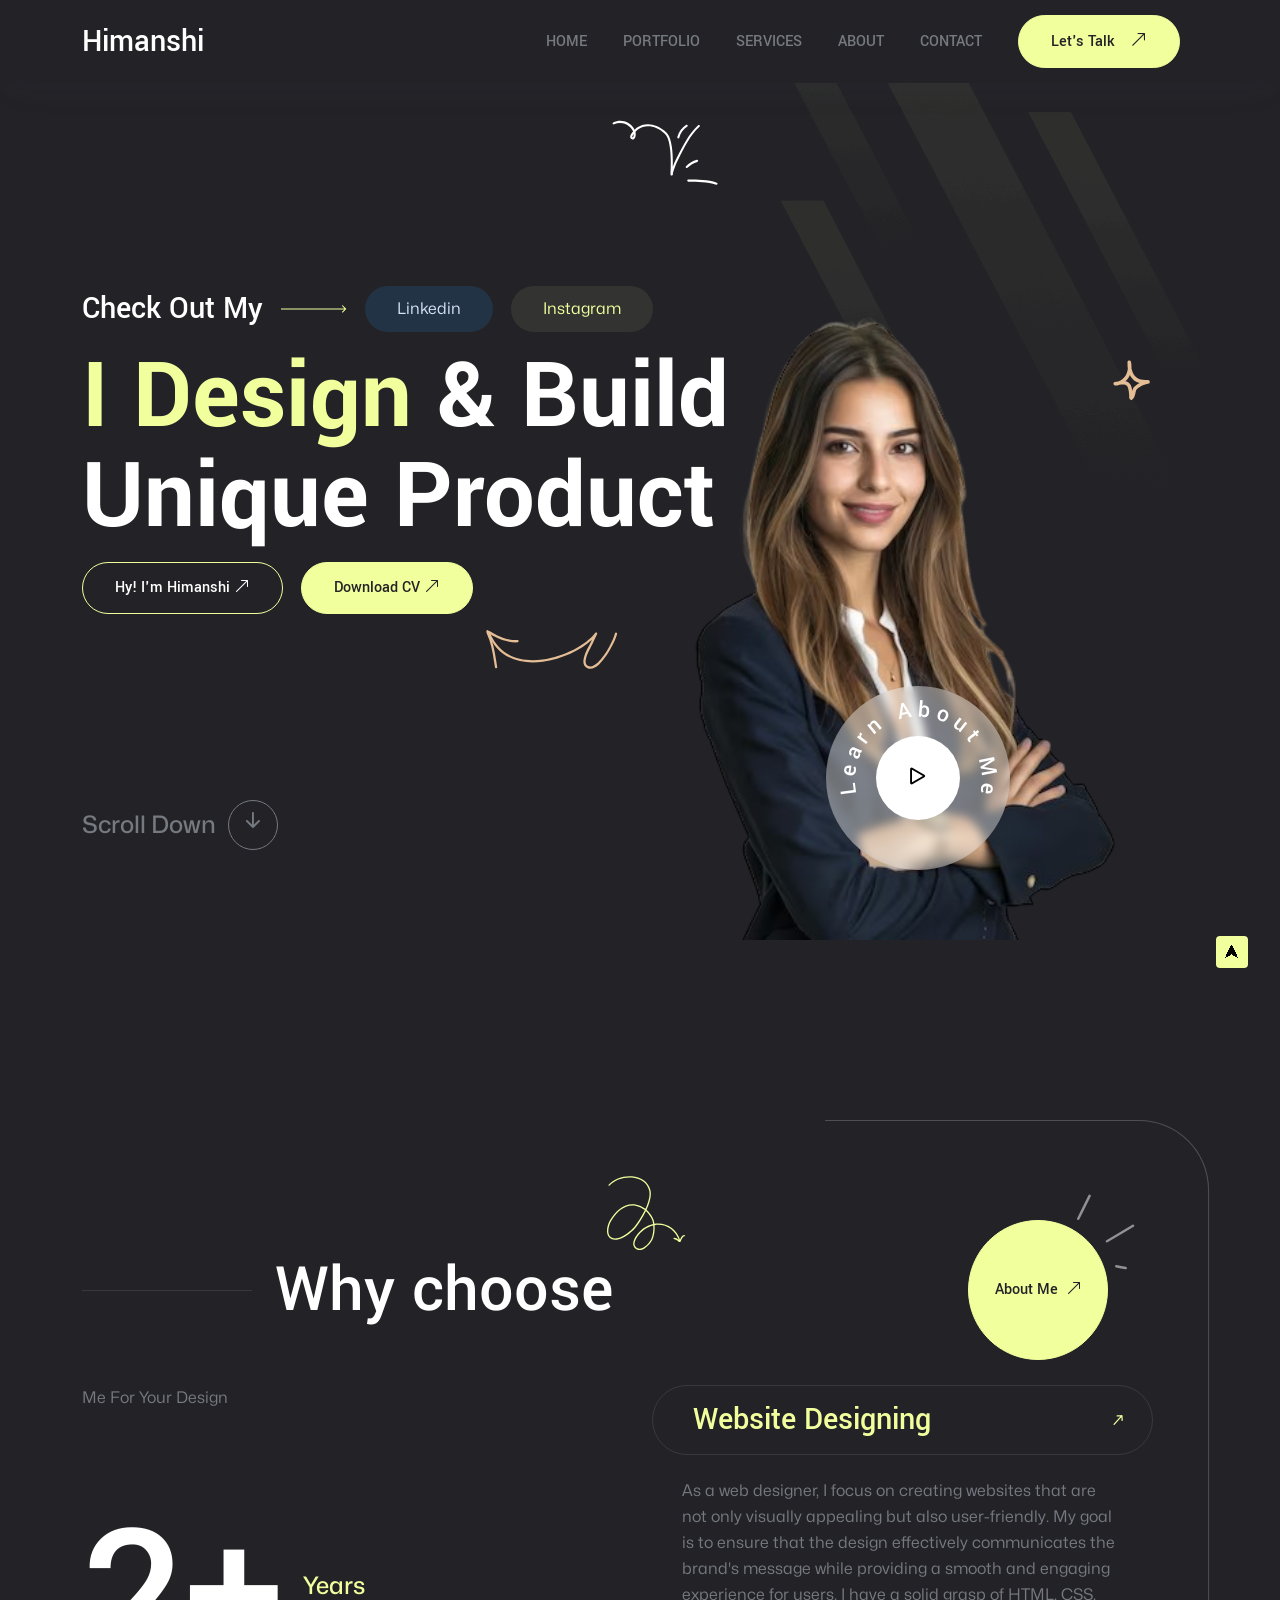
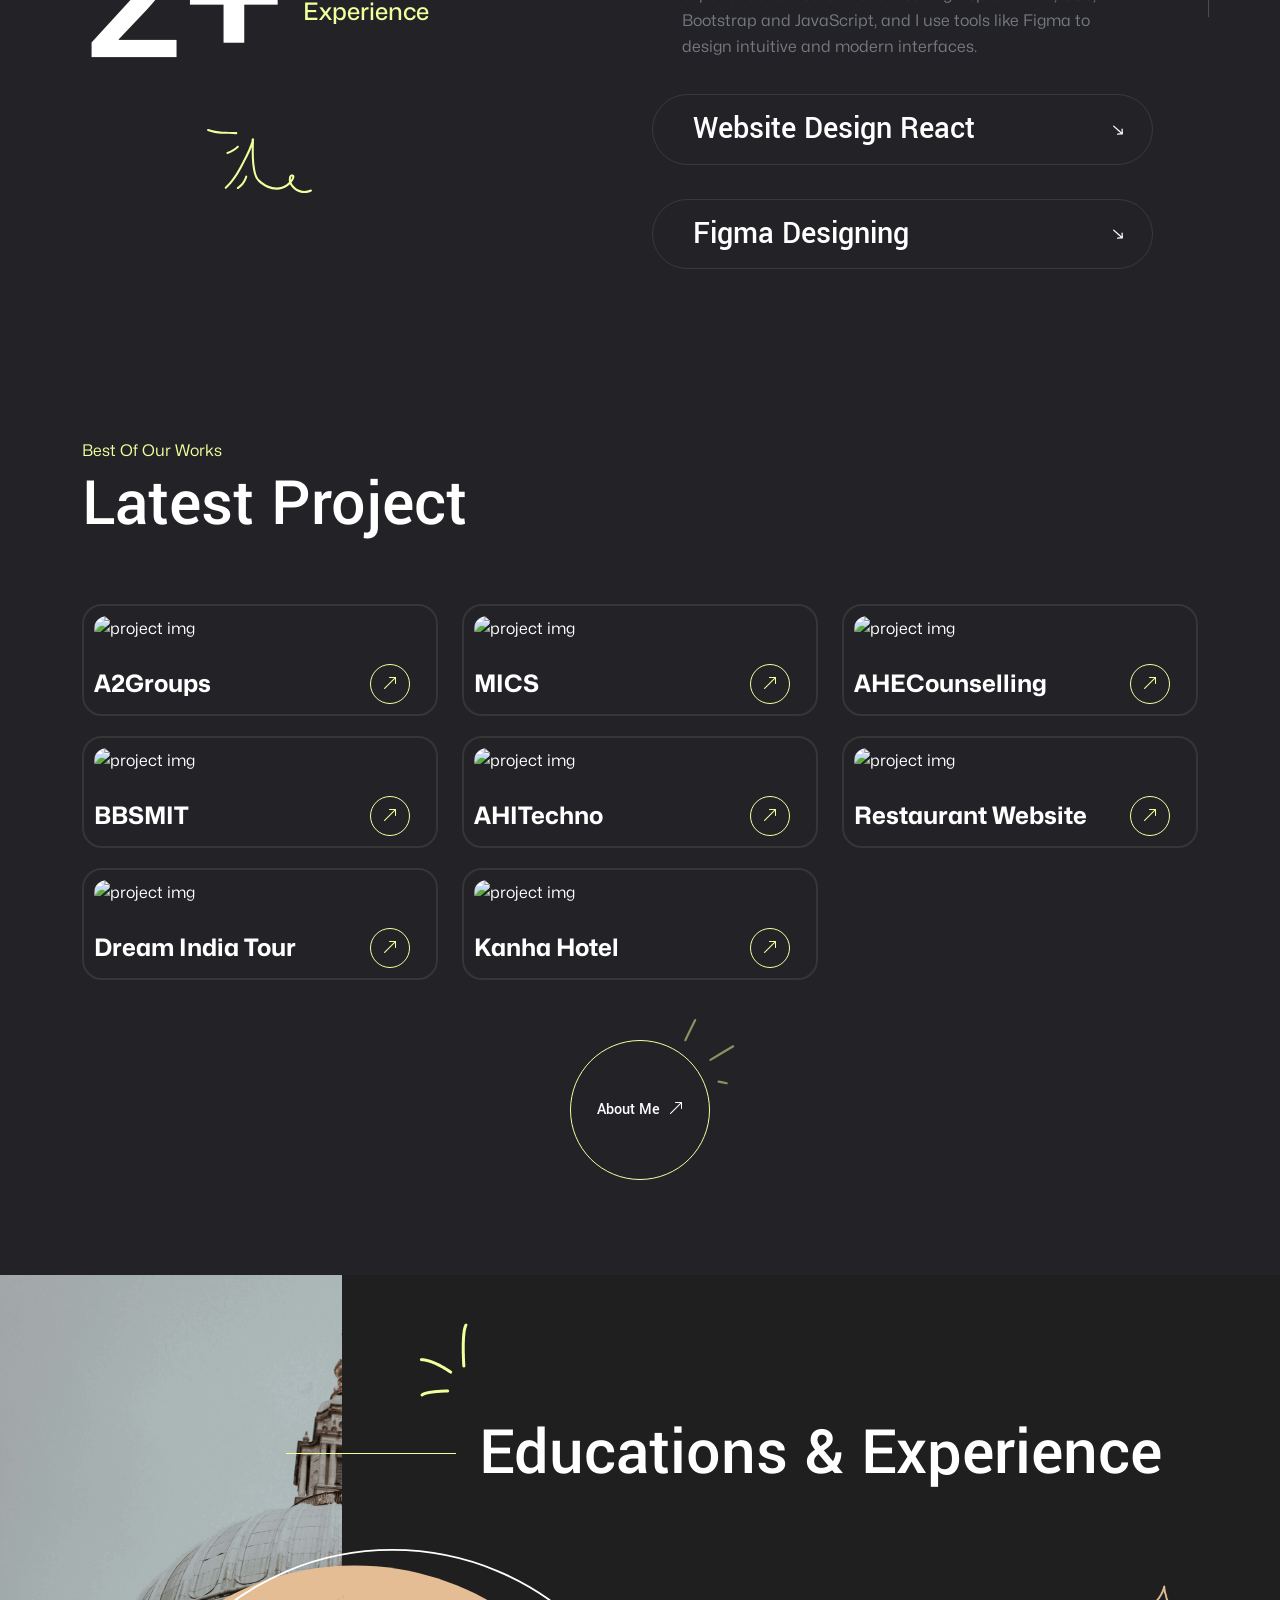
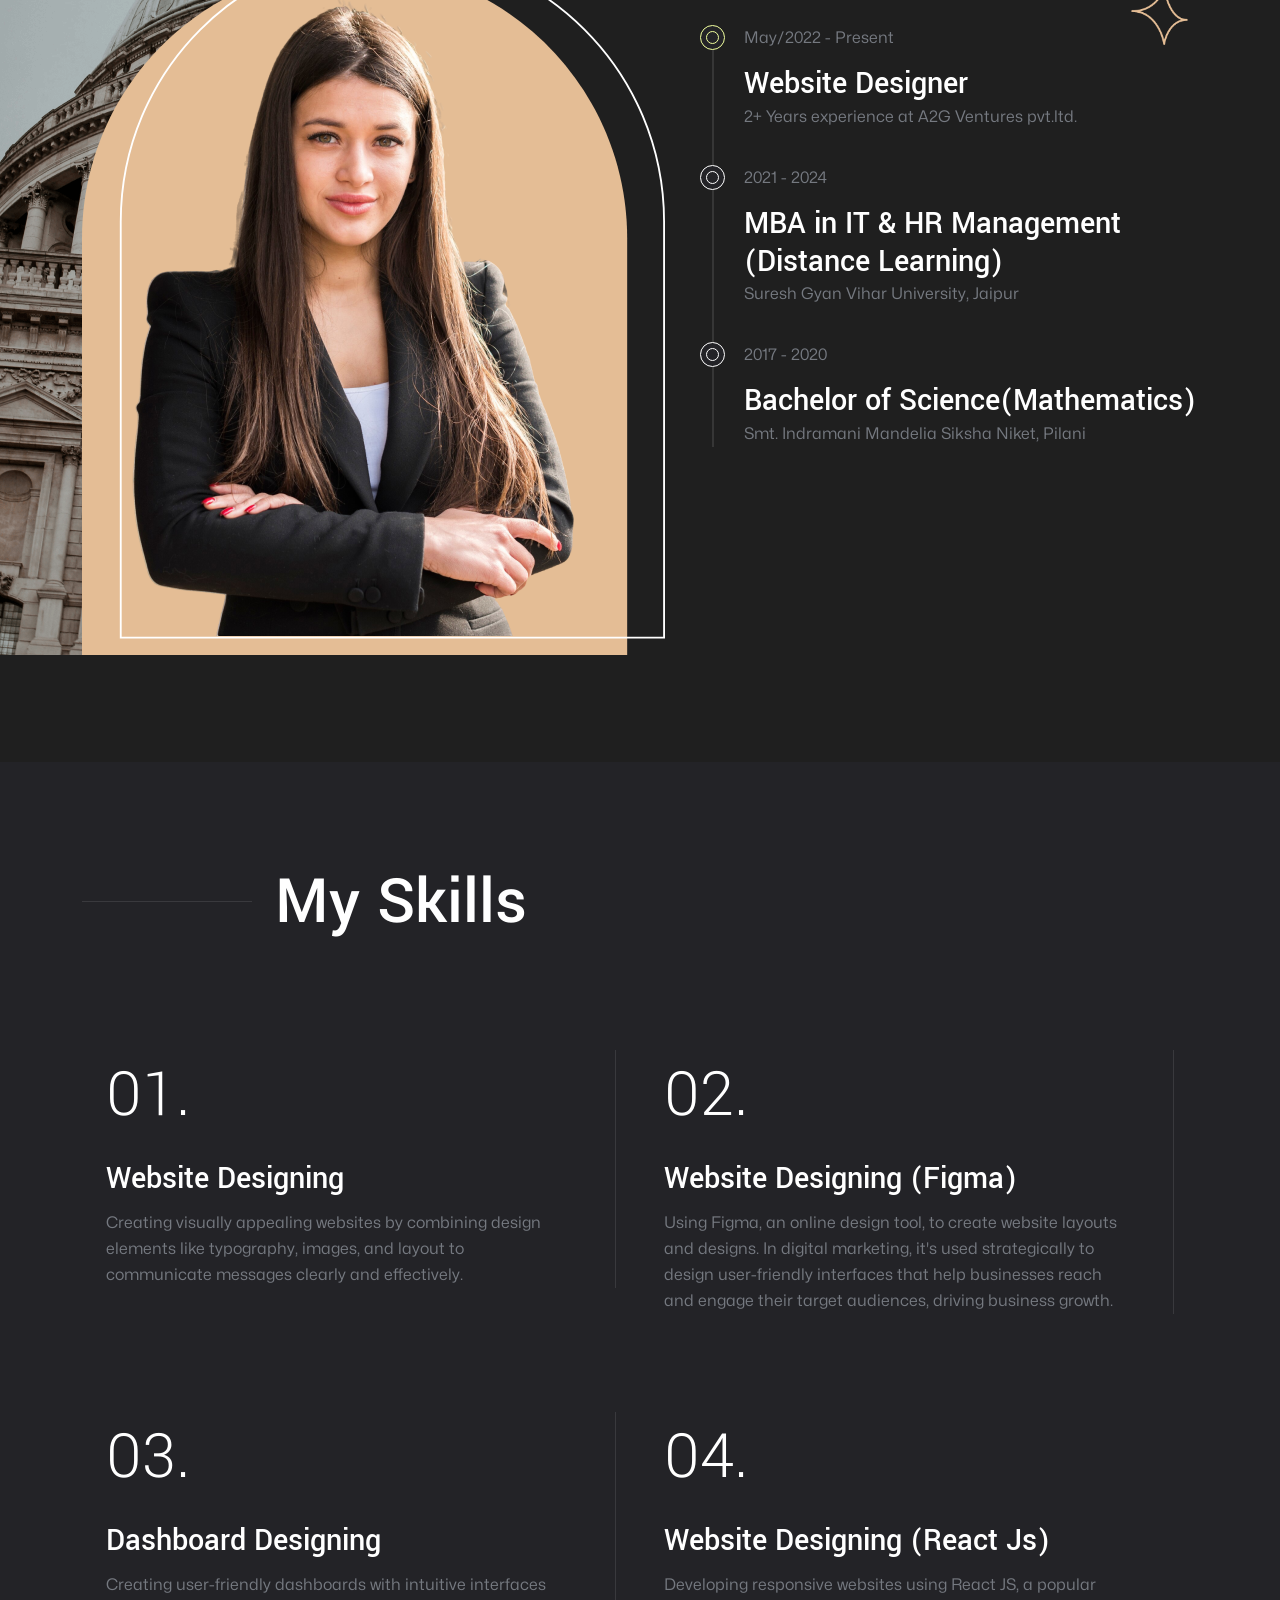
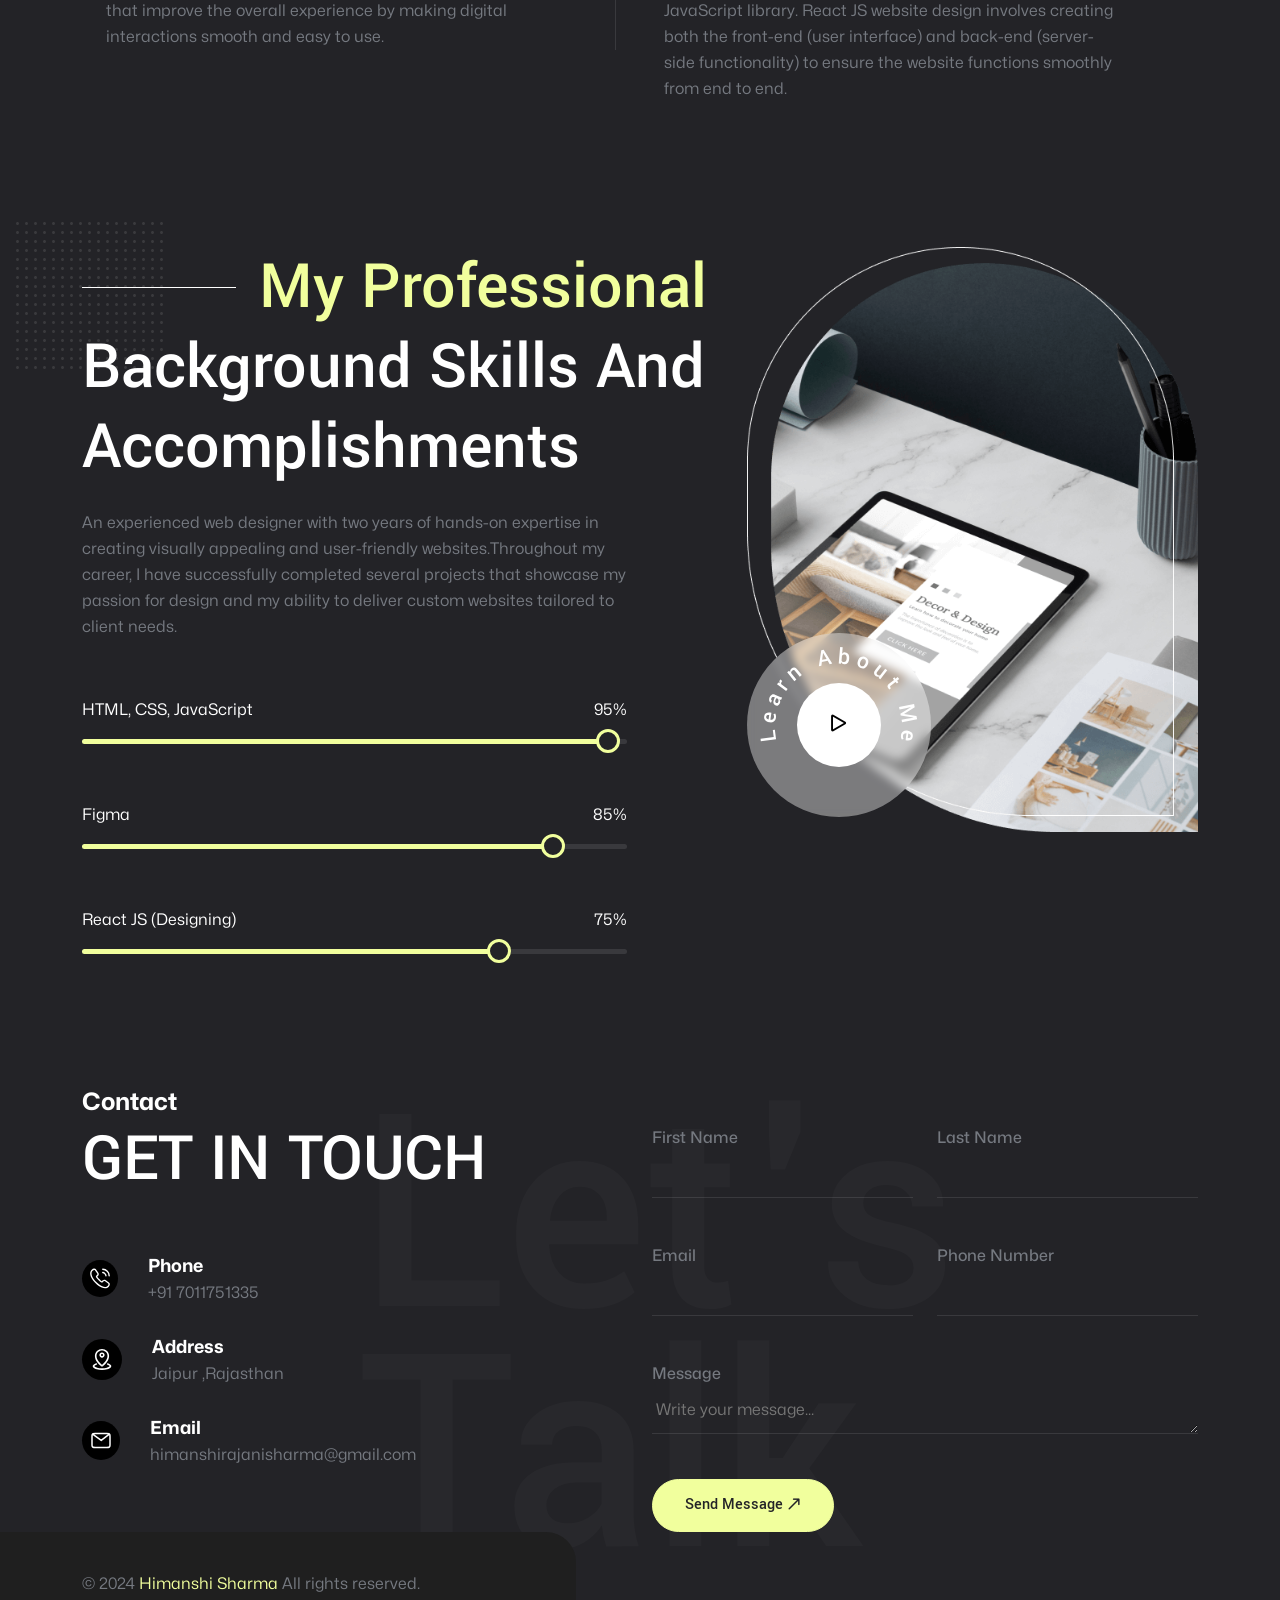
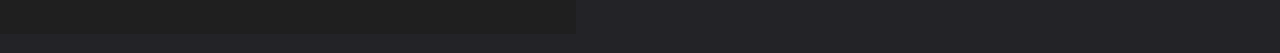
==== commit 490bfdd6: "Add files via upload" ====
--- a/index.html
+++ b/index.html
@@ -64,11 +64,12 @@
         <nav class="navbar site-navbar">
           <div class="brand-logo">
             <a href="#">
-              <img
+              <!-- <img
                 src="assets/images/logo-dark-theme.png"
                 alt="logo"
                 class="dark-version-logo"
-              />
+              /> -->
+              <h4>Himanshi</h4>
             </a>
           </div>
           <div class="menu-block-wrapper">
@@ -235,29 +236,6 @@
         </div>
       </section>
       <!-- Hero Area End -->
-
-      <!-- Experience Area Start -->
-      <section class="experience-area">
-        <div class="container">
-          <h2 class="section-title">Professional Experience</h2>
-          <div id="countUpArea" class="row counter-wrapper">
-            <div class="counter-item col-lg-4 col-md-6">
-              <h3><span class="num" data-num="2">2 </span>+Years</h3>
-              <p>Total Experience</p>
-            </div>
-            <div class="counter-item col-lg-4 col-md-6">
-              <h3><span class="num" data-num="20">20</span>+</h3>
-              <p>Happy Clients</p>
-            </div>
-            <div class="counter-item col-lg-4 col-md-6">
-              <h3><span class="num" data-num="15">15</span>+</h3>
-              <p>Clients Project</p>
-            </div>
-          </div>
-          <hr class="hr" />
-        </div>
-      </section>
-      <!-- Experience Area End -->
 
       <!-- Why Choose US Area Start -->
       <section class="why-choose-us-area pt-285">
@@ -420,7 +398,7 @@
               <div class="grid-item col-lg-4 col-md-6 ui-ux">
                 <div class="project-item">
                   <img
-                    src="assets/images/projects/project-1.jpg"
+                    src="assets/images/projects/project-image1.jpeg"
                     alt="project img"
                   />
 
@@ -431,7 +409,7 @@
                       <h5>A2Groups</h5>
                     </div>
                     <a href="https://a2groups.org/"
-                      ><button type="button" class="project-btn me-3">
+                      target="_blank"><button type="button" class="project-btn me-3">
                         <i class="bi bi-arrow-up-right"></i></button
                     ></a>
                   </div>
@@ -441,7 +419,7 @@
               <div class="grid-item col-lg-4 col-md-6 graphics-design">
                 <div class="project-item">
                   <img
-                    src="assets/images/projects/project-2.png"
+                    src="assets/images/projects/project-image2.jpeg"
                     alt="project img"
                   />
 
@@ -452,7 +430,7 @@
                       <h5>MICS</h5>
                     </div>
                     <a href="https://mics.a2groups.org/"
-                      ><button type="button" class="project-btn me-3">
+                    target="_blank" ><button type="button" class="project-btn me-3">
                         <i class="bi bi-arrow-up-right"></i></button
                     ></a>
                   </div>
@@ -462,7 +440,7 @@
               <div class="grid-item col-lg-4 col-md-6 apps-design">
                 <div class="project-item">
                   <img
-                    src="assets/images/projects/project-3.png"
+                    src="assets/images/projects/project-image3.jpeg"
                     alt="project img"
                   />
 
@@ -473,7 +451,7 @@
                       <h5>AHECounselling</h5>
                     </div>
                     <a href="https://www.ahecounselling.com/"
-                      ><button type="button" class="project-btn me-3">
+                    target="_blank"><button type="button" class="project-btn me-3">
                         <i class="bi bi-arrow-up-right"></i></button
                     ></a>
                   </div>
@@ -483,7 +461,7 @@
               <div class="grid-item col-lg-4 col-md-6 graphics-design">
                 <div class="project-item">
                   <img
-                    src="assets/images/projects/project-4.png"
+                    src="assets/images/projects/project-image-4.jpeg"
                     alt="project img"
                   />
 
@@ -494,7 +472,7 @@
                       <h5>BBSMIT</h5>
                     </div>
                     <a href="https://bbsmituni.com/"
-                      ><button type="button" class="project-btn me-3">
+                    target="_blank"><button type="button" class="project-btn me-3">
                         <i class="bi bi-arrow-up-right"></i>
                       </button>
                     </a>
@@ -505,7 +483,7 @@
               <div class="grid-item col-lg-4 col-md-6 web-design">
                 <div class="project-item">
                   <img
-                    src="assets/images/projects/project-5.png"
+                    src="assets/images/projects/project-image-5.jpeg"
                     alt="project img"
                   />
 
@@ -516,7 +494,7 @@
                       <h5>AHITechno</h5>
                     </div>
                     <a href="https://ahitechno.com/"
-                      ><button type="button" class="project-btn me-3">
+                    target="_blank"><button type="button" class="project-btn me-3">
                         <i class="bi bi-arrow-up-right"></i>
                       </button>
                     </a>
@@ -527,7 +505,7 @@
               <div class="grid-item col-lg-4 col-md-6 apps-design">
                 <div class="project-item">
                   <img
-                    src="assets/images/projects/project-6.png"
+                    src="assets/images/projects/project-image6.jpeg"
                     alt="project img"
                   />
 
@@ -537,7 +515,7 @@
                     <div>
                       <h5>Restaurant Website</h5>
                     </div>
-                    <a href="https://restaurant-opal-ten.vercel.app/">
+                    <a href="https://restaurant-opal-ten.vercel.app/" target="_blank">
                       <button type="button" class="project-btn me-3">
                         <i class="bi bi-arrow-up-right"></i>
                       </button>
@@ -549,7 +527,7 @@
               <div class="grid-item col-lg-4 col-md-6 ui-ux">
                 <div class="project-item">
                   <img
-                    src="assets/images/projects/project-7.png"
+                    src="assets/images/projects/project-image7.jpeg"
                     alt="project img"
                   />
 
@@ -559,7 +537,7 @@
                     <div>
                       <h5>Dream India Tour</h5>
                     </div>
-                    <a href="https://mydreamindiatour.com/"
+                    <a href="https://mydreamindiatour.com/" target="_blank"
                       ><button type="button" class="project-btn me-3">
                         <i class="bi bi-arrow-up-right"></i>
                       </button>
@@ -571,7 +549,7 @@
               <div class="grid-item col-lg-4 col-md-6 web-design">
                 <div class="project-item">
                   <img
-                    src="assets/images/projects/project-8.png"
+                    src="assets/images/projects/project-image8.jpeg"
                     alt="project img"
                   />
 
@@ -581,7 +559,7 @@
                     <div>
                       <h5>Kanha Hotel</h5>
                     </div>
-                    <a href="https://www.kanhahotelnims.org/"
+                    <a href="https://www.kanhahotelnims.org/" target="_blank"
                       ><button type="button" class="project-btn me-3">
                         <i class="bi bi-arrow-up-right"></i>
                       </button>
@@ -647,11 +625,9 @@
                     <p class="years">May/2022 - Present</p>
                     <div class="experience-details">
                       <h4>Website Designer</h4>
-                    </div>
-                    <div class="experience-details">
-                      <h6>Skills</h6>
-                      <p>Html,Css,JavaScript,<br />Bootstrap,React js,Figma</p>
-                    </div>
+                      <p>2+ Years experience at A2G Ventures pvt.ltd.</p>
+                    </div>
+                    
                   </div>
                   <div class="timeline-item-wrapper">
                     <span class="circle border-white"
@@ -694,13 +670,7 @@
           <div class="section-title-wrapper">
             <div class="section-title-inner">
               <span class="hr"></span>
-              <h2>My Services</h2>
-            </div>
-            <div class="all-services-btn-wrapper">
-              <button class="btn theme-btn-one">
-                View All Services
-                <i class="bi bi-arrow-up-right"></i>
-              </button>
+              <h2>My Skills</h2>
             </div>
           </div>
 
@@ -784,7 +754,7 @@
                 <div class="skills-progress-wrapper">
                   <div class="skills pe-xl-5 me-xl-5">
                     <div class="skill-text">
-                      <p>Website Design</p>
+                      <p>HTML, CSS, JavaScript</p>
                       <p><span>95</span>%</p>
                     </div>
                     <div class="progress-bg-line">
@@ -994,21 +964,6 @@
                       />
                     </div>
                   </div>
-                  <div class="subject-details">
-                    <p>Select Subject?</p>
-                    <div class="category">
-                      <label class="checkbox" for="checkbox-1">
-                        <input type="checkbox" name="subject" id="checkbox-1" />
-                        <span class="checkbox-mark"></span>
-                        <span class="checkbox-text">Figma</span>
-                      </label>
-                      <label class="checkbox" for="checkbox-2">
-                        <input type="checkbox" name="subject" id="checkbox-2" />
-                        <span class="checkbox-mark"></span>
-                        <span class="checkbox-text">Web design</span>
-                      </label>
-                    </div>
-                  </div>
                   <div class="user-message">
                     <label class="details" for="msg">Message</label>
                     <textarea
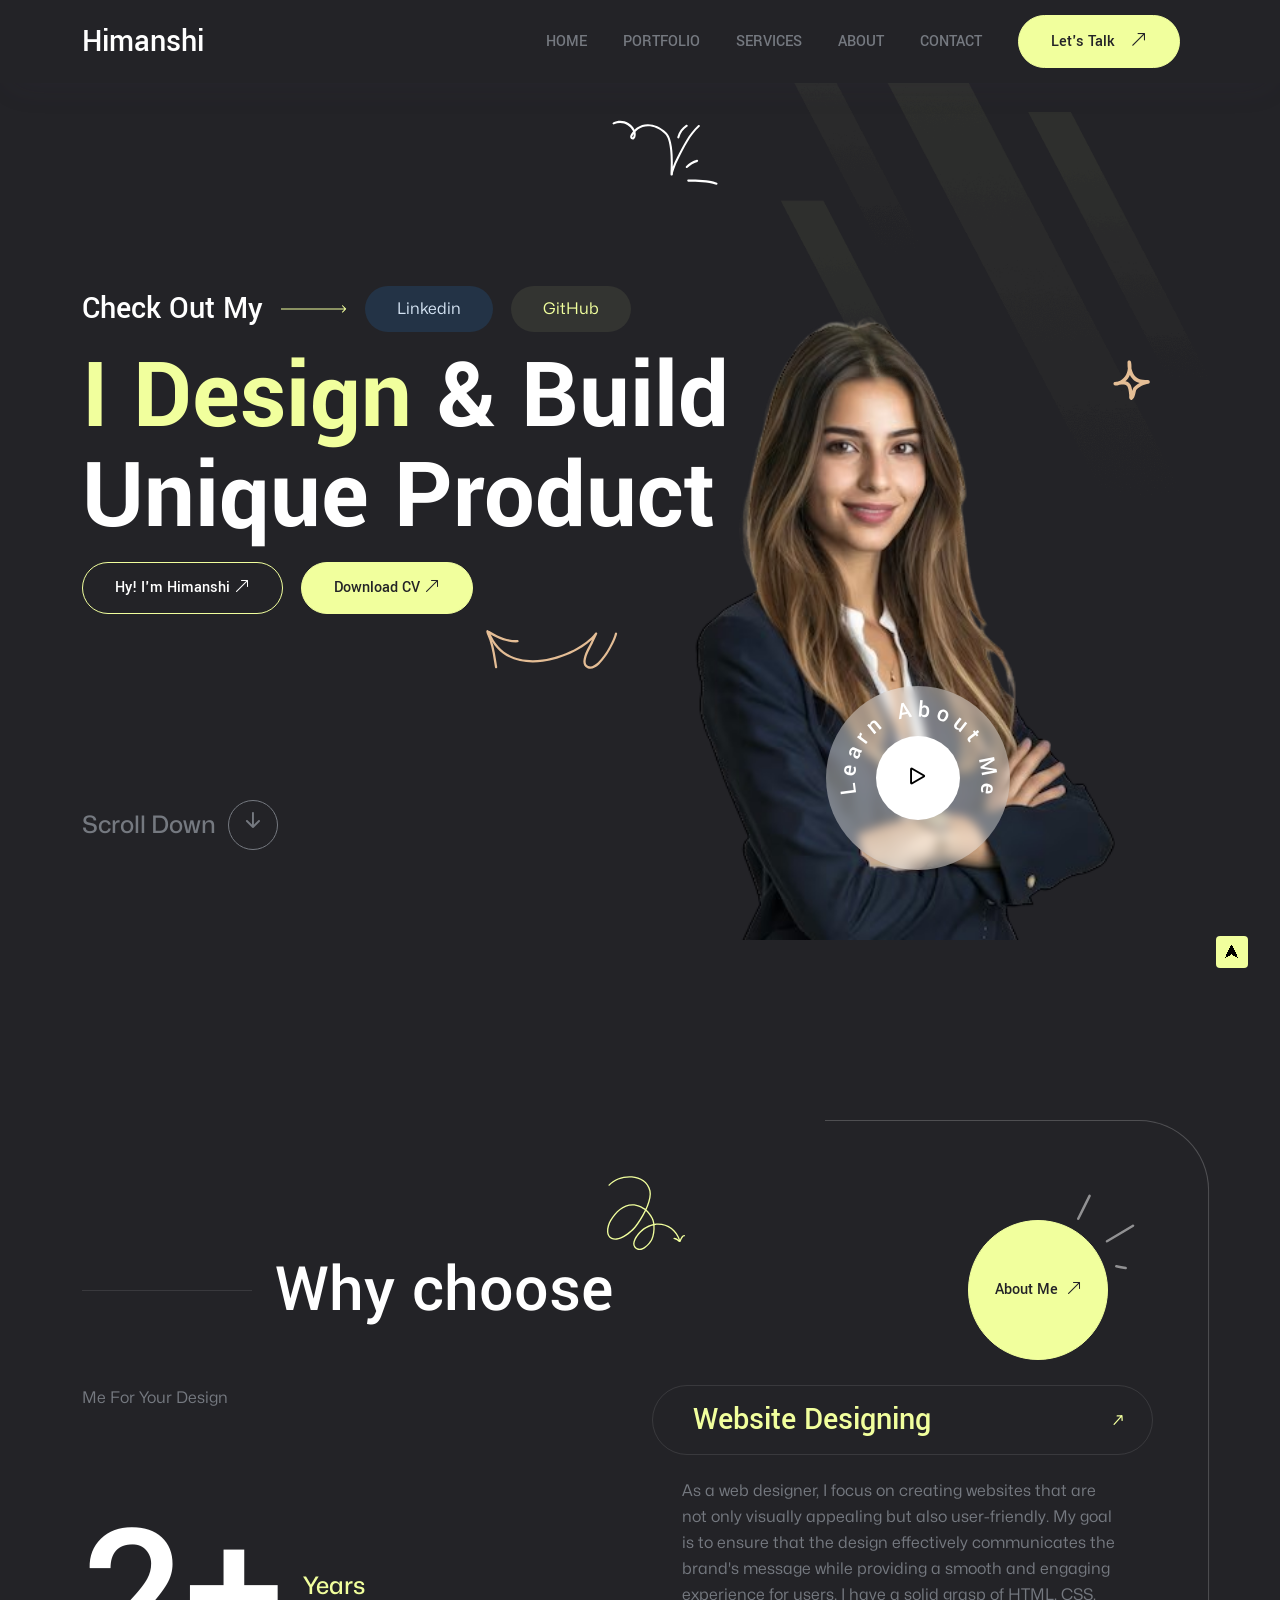
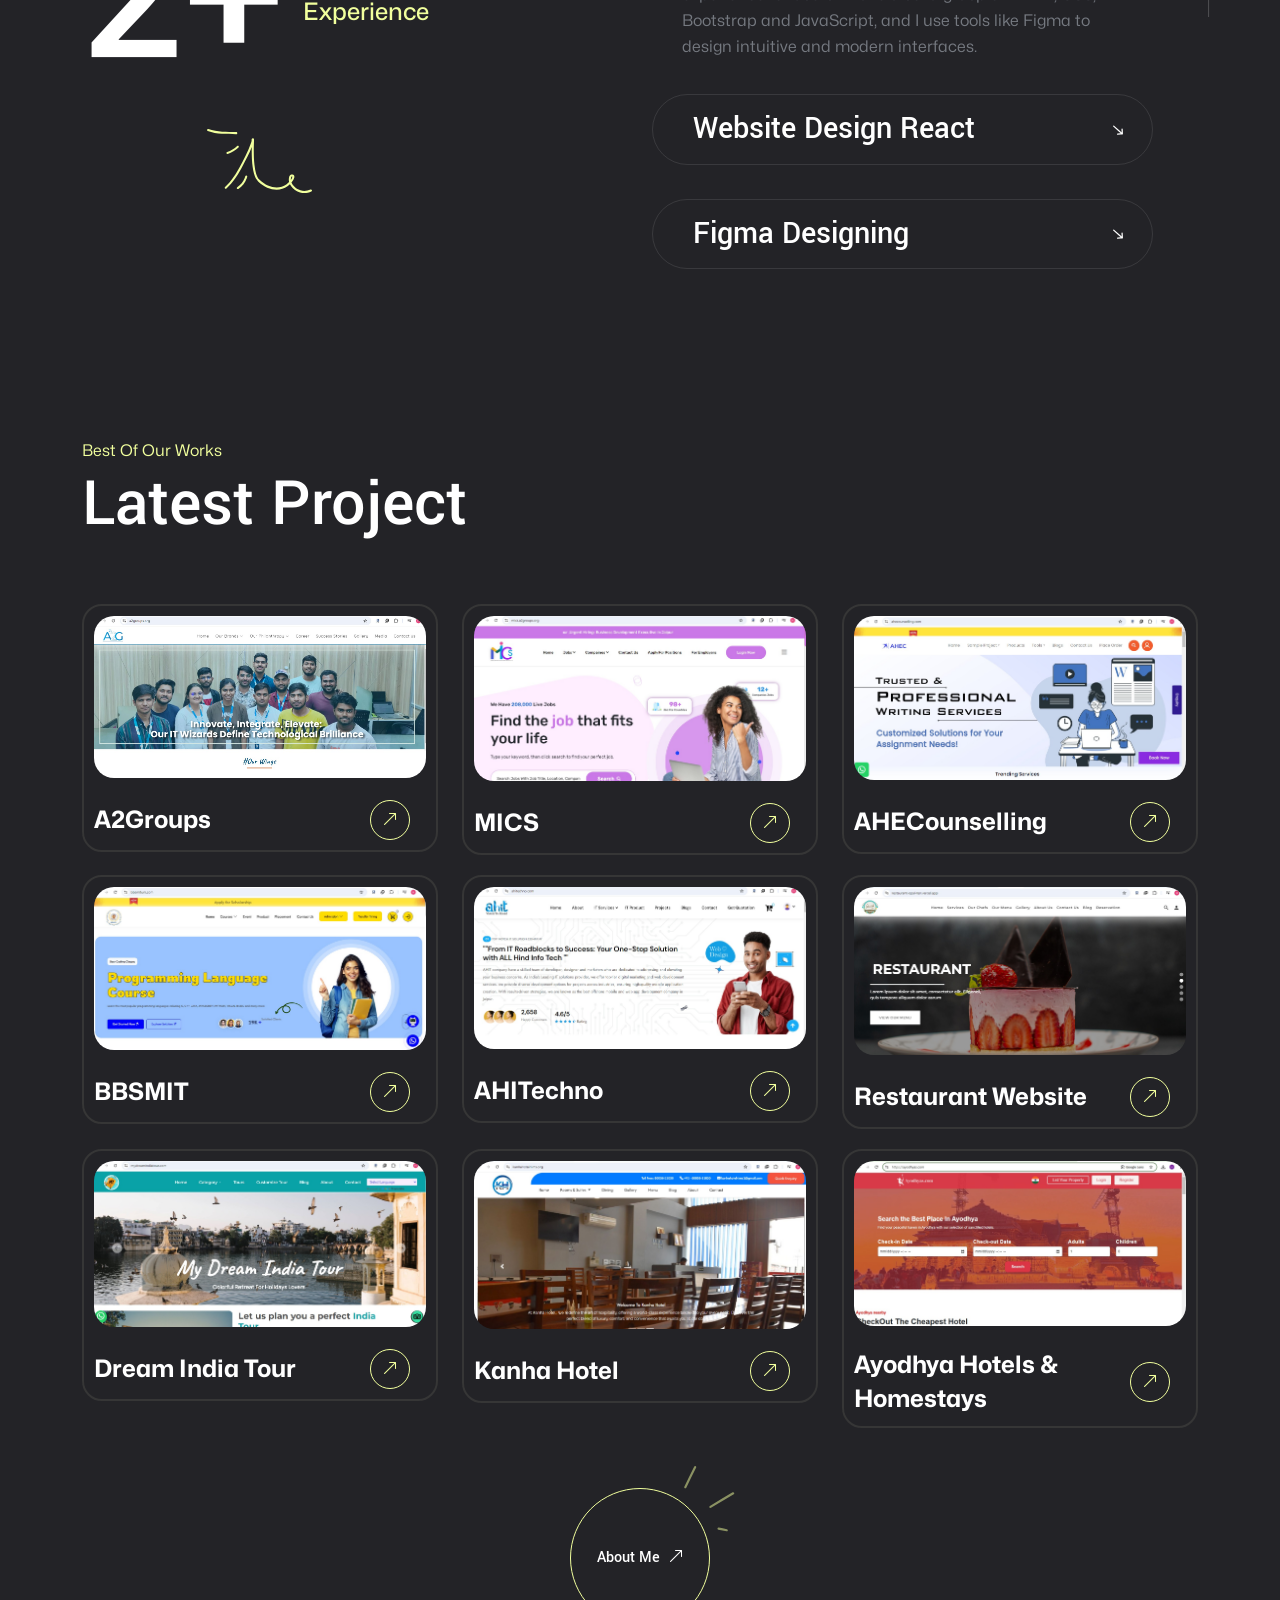
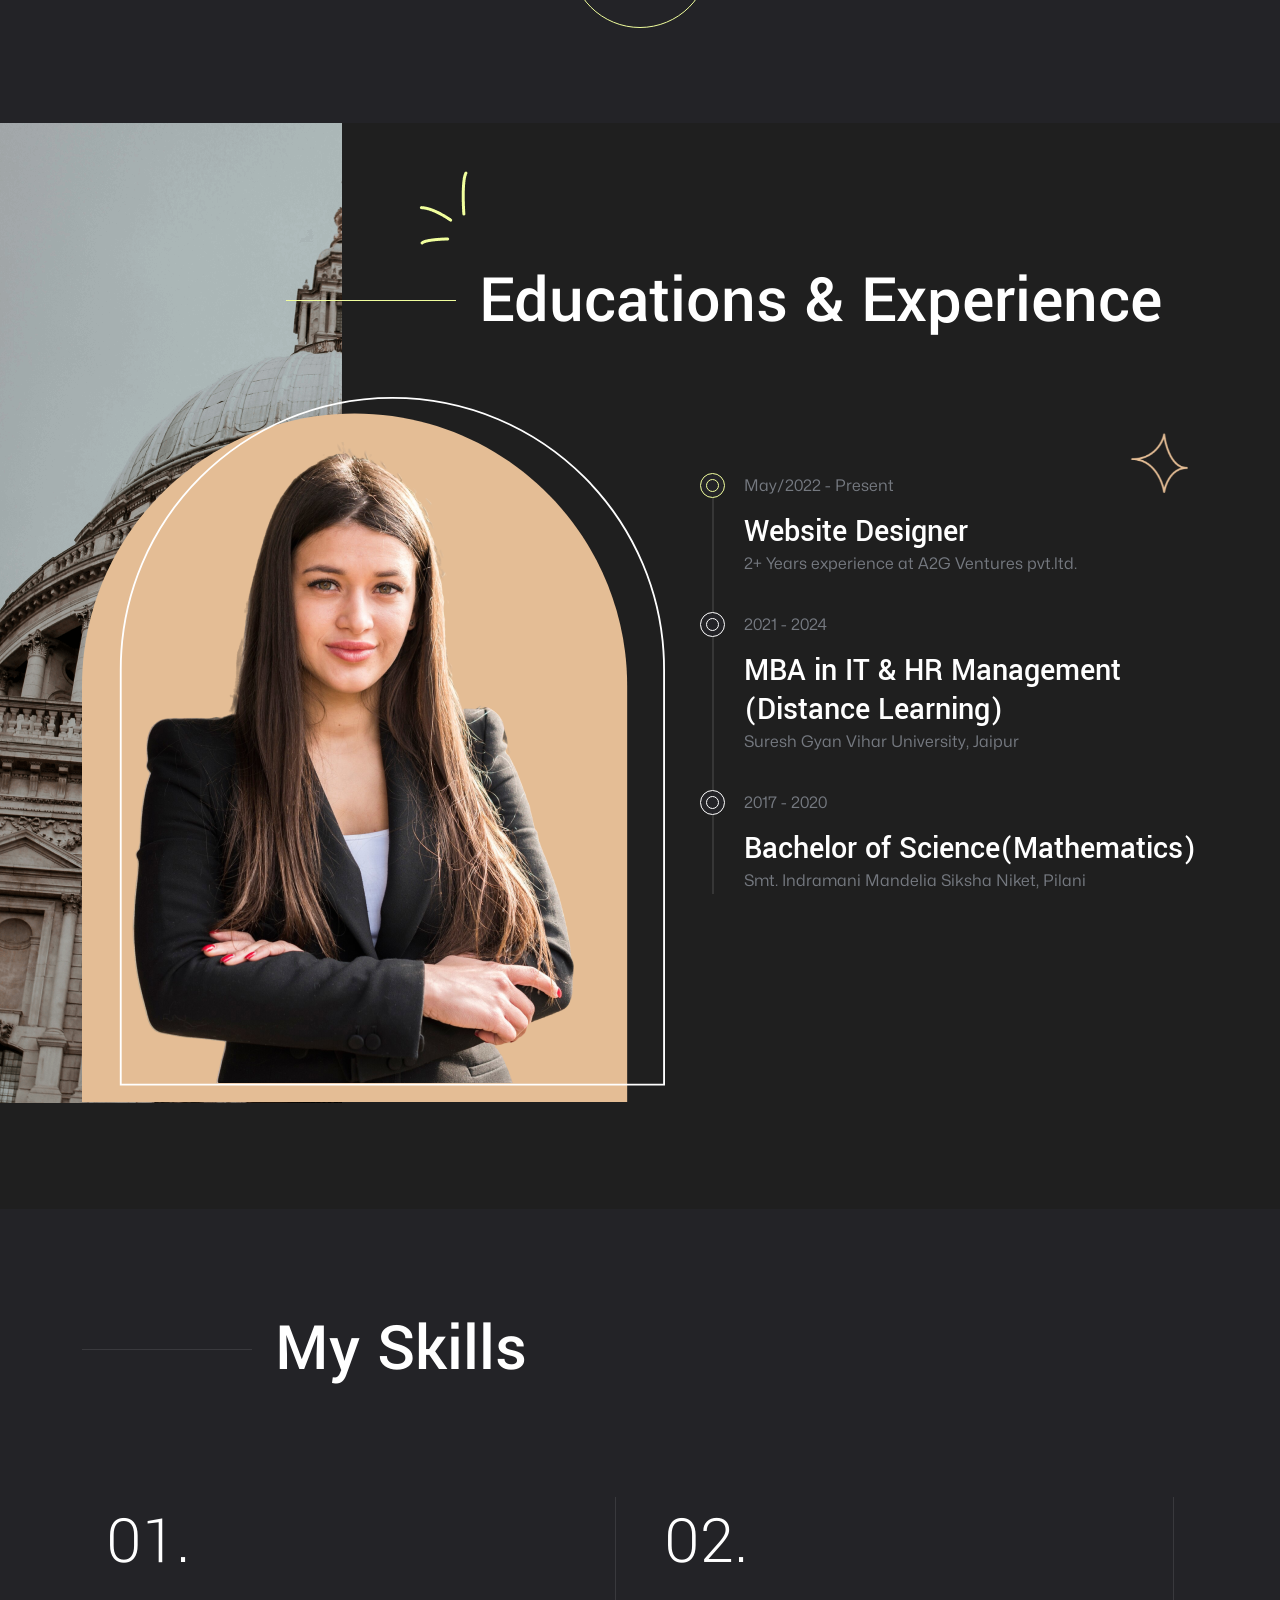
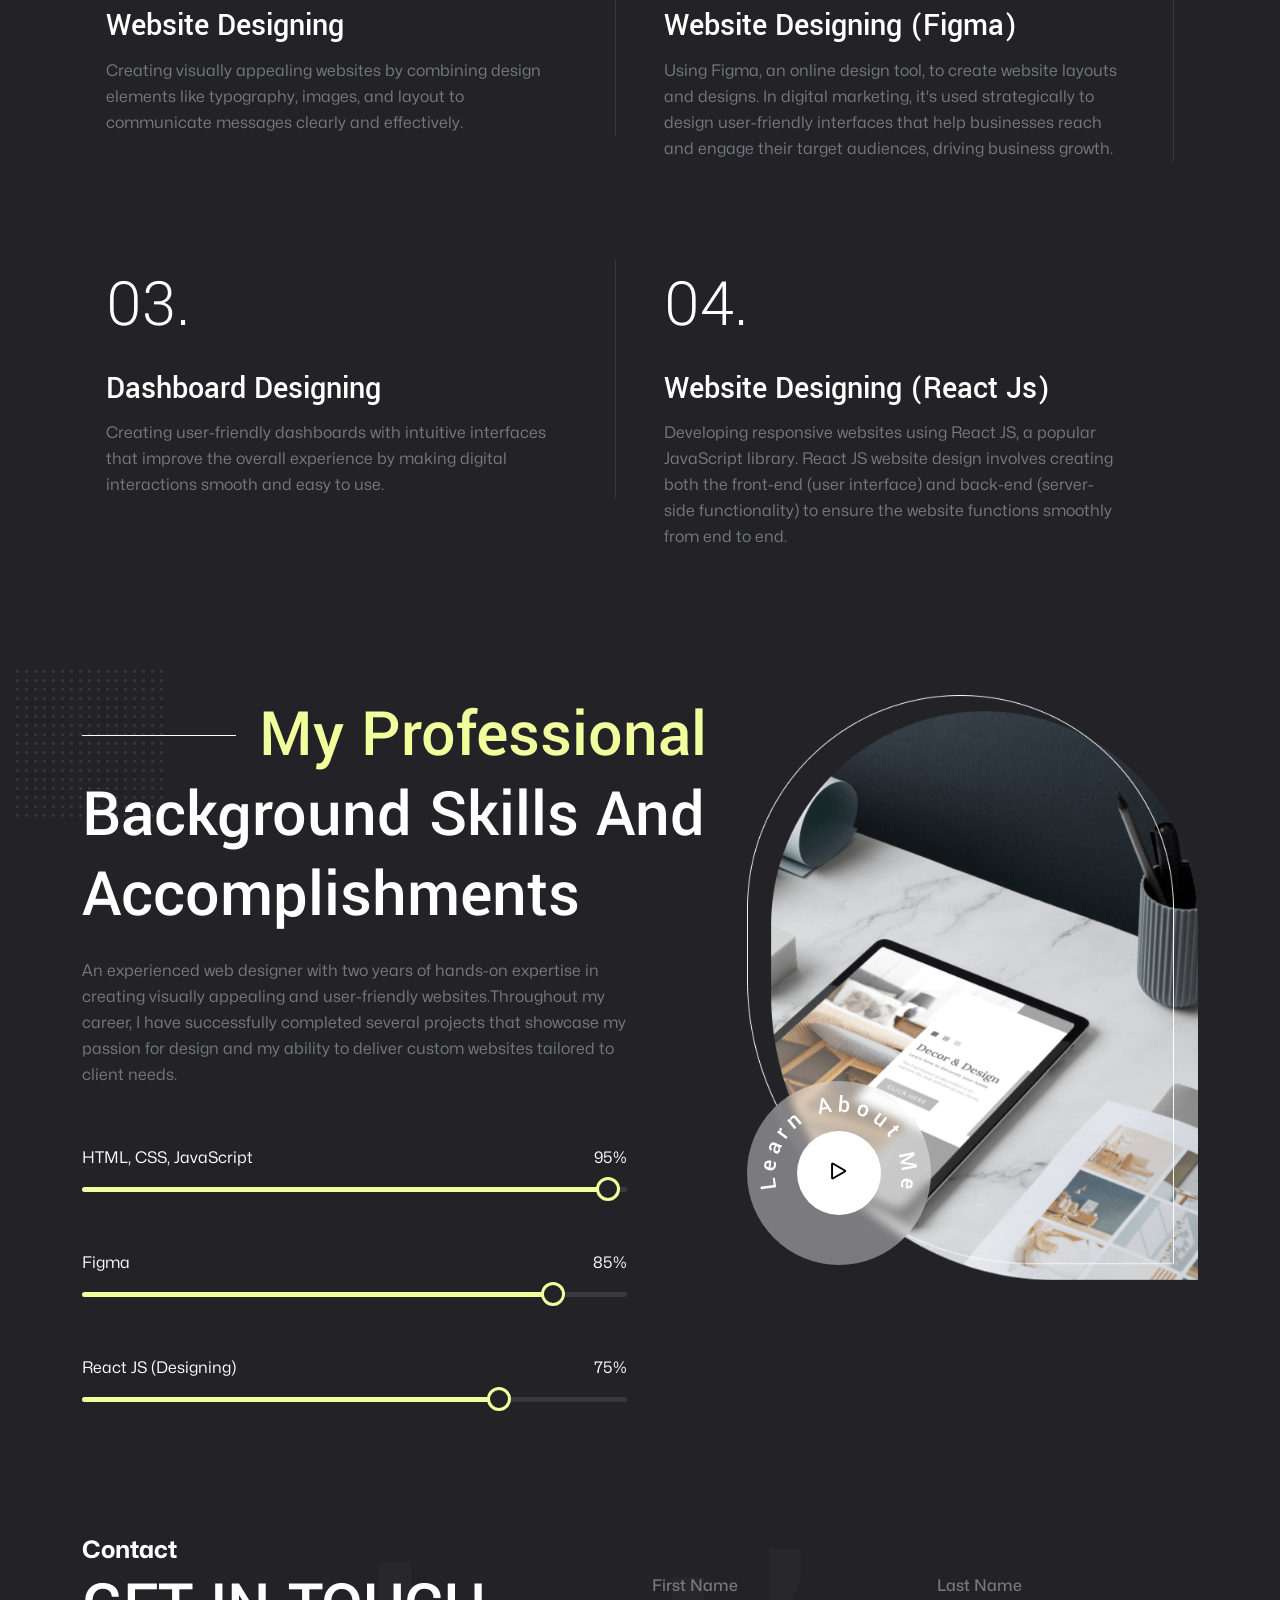
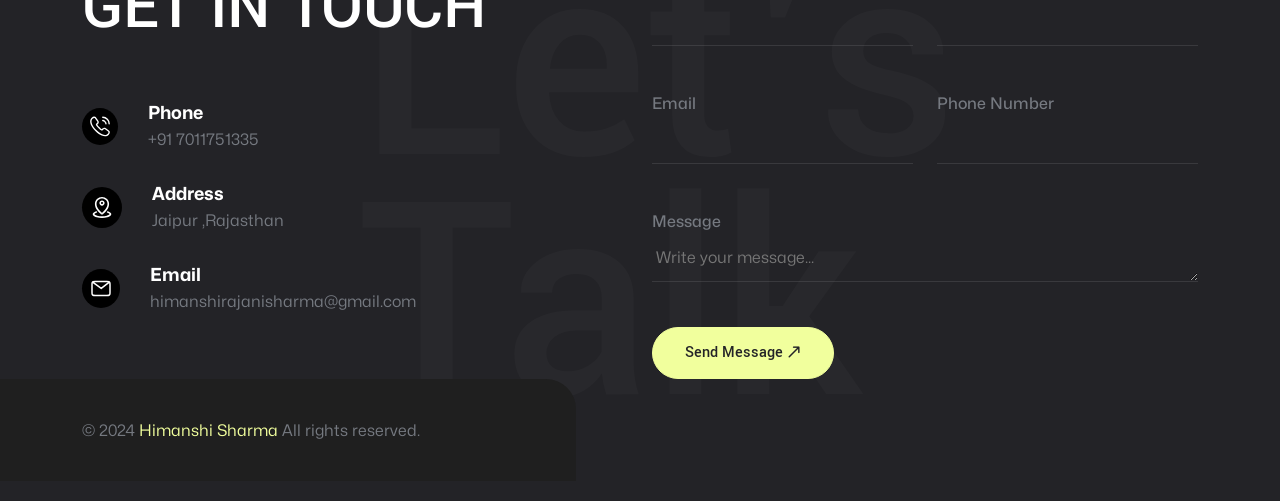
==== commit bdaaf902: "Add files via upload" ====
--- a/index.html
+++ b/index.html
@@ -1,1015 +1,779 @@
 <!DOCTYPE html>
 <html lang="en">
-  <head>
-    <meta charset="UTF-8" />
-    <meta name="viewport" content="width=device-width, initial-scale=1.0" />
-    <meta
-      name="keywords"
-      content="HTML, CSS, JavaScript, jQuery, bootstrap5, responsive"
-    />
-    <meta name="author" content="creativemela" />
-    <meta name="description" content=" " />
-
-    <!-- Title -->
-    <title>Himanshi Sharma - Personal Portfolio</title>
-
-    <!-- Favicon -->
-    <link rel="icon" href="assets/images/logo-dark-theme.png" />
-
-    <!-- CSS File -->
-    <link rel="stylesheet" href="assets/css/bootstrap.min.css" />
-    <link rel="stylesheet" href="assets/css/bootstrap-icons.min.css" />
-    <link rel="stylesheet" href="assets/css/fontawesome.all.min.css" />
-    <link rel="stylesheet" href="assets/css/fontawesome.min.css" />
-    <link rel="stylesheet" href="assets/css/style.css" />
-    <link rel="stylesheet" href="assets/css/responsive.css" />
-  </head>
-
-  <body id="dark">
-    <!-- Preloader -->
-    <div id="preloader">
-      <div id="container" class="container-preloader">
-        <div class="animation-preloader">
-          <div class="spinner"></div>
-          <div class="txt-loading">
-            <span data-preloader-txt="P" class="characters">P</span>
-
-            <span data-preloader-txt="O" class="characters">O</span>
-
-            <span data-preloader-txt="R" class="characters">R</span>
-
-            <span data-preloader-txt="T" class="characters">T</span>
-
-            <span data-preloader-txt="F" class="characters">F</span>
-
-            <span data-preloader-txt="O" class="characters">O</span>
-
-            <span data-preloader-txt="L" class="characters">L</span>
-
-            <span data-preloader-txt="I" class="characters">I</span>
-
-            <span data-preloader-txt="O" class="characters">O</span>
-          </div>
-        </div>
-        <div class="loader-section section-left"></div>
-        <div class="loader-section section-right"></div>
+
+<head>
+  <meta charset="UTF-8" />
+  <meta name="viewport" content="width=device-width, initial-scale=1.0" />
+  <!-- Title -->
+  <title>Himanshi Sharma - Personal Portfolio</title>
+
+  <!-- Favicon -->
+  <link rel="icon" href="assets/images/logo-dark-theme.png" />
+
+  <!-- CSS File -->
+  <link rel="stylesheet" href="assets/css/bootstrap.min.css" />
+  <link rel="stylesheet" href="assets/css/bootstrap-icons.min.css" />
+  <link rel="stylesheet" href="assets/css/fontawesome.all.min.css" />
+  <link rel="stylesheet" href="assets/css/fontawesome.min.css" />
+  <link rel="stylesheet" href="assets/css/style.css" />
+  <link rel="stylesheet" href="assets/css/responsive.css" />
+</head>
+
+<body id="dark">
+  <!-- Preloader -->
+  <div id="preloader">
+    <div id="container" class="container-preloader">
+      <div class="animation-preloader">
+        <div class="spinner"></div>
+        <div class="txt-loading">
+          <span data-preloader-txt="P" class="characters">P</span>
+
+          <span data-preloader-txt="O" class="characters">O</span>
+
+          <span data-preloader-txt="R" class="characters">R</span>
+
+          <span data-preloader-txt="T" class="characters">T</span>
+
+          <span data-preloader-txt="F" class="characters">F</span>
+
+          <span data-preloader-txt="O" class="characters">O</span>
+
+          <span data-preloader-txt="L" class="characters">L</span>
+
+          <span data-preloader-txt="I" class="characters">I</span>
+
+          <span data-preloader-txt="O" class="characters">O</span>
+        </div>
       </div>
+      <div class="loader-section section-left"></div>
+      <div class="loader-section section-right"></div>
     </div>
-
-    <!-- Header Area Start -->
-    <header
-      class="site-header site-header-absolute site-header-menu-right landing-1-menu site-header-sticky"
-    >
+  </div>
+
+  <!-- Header Area Start -->
+  <header class="site-header site-header-absolute site-header-menu-right landing-1-menu site-header-sticky">
+    <div class="container">
+      <nav class="navbar site-navbar">
+        <div class="brand-logo">
+          <a href="#">
+            <h4>Himanshi</h4>
+          </a>
+        </div>
+        <div class="menu-block-wrapper">
+          <div class="menu-overlay"></div>
+          <nav class="menu-block" id="append-menu-header">
+            <div class="mobile-menu-head">
+              <div class="go-back">
+                <i class="fa fa-angle-left"></i>
+              </div>
+              <div class="current-menu-title"></div>
+              <div class="mobile-menu-close">&times;</div>
+            </div>
+            <ul class="site-menu-main">
+              <li class="nav-item nav-item-has-children">
+                <a href="#" class="nav-link-item drop-trigger">Home </a>
+              </li>
+              <li>
+                <a href="#portfolio" class="nav-link-item">PORTFOLIO</a>
+              </li>
+              <li>
+                <a href="#services" class="nav-link-item">SERVICES</a>
+              </li>
+
+              <li>
+                <a href="#about-me" class="nav-link-item">ABOUT</a>
+              </li>
+              <li>
+                <a href="#contact" class="nav-link-item">CONTACT</a>
+              </li>
+              <li>
+                <a href="tel:+91 7011751335"><button type="button" class="btn theme-btn-two">
+                    Let's Talk<i class="bi bi-arrow-up-right"></i></button></a>
+              </li>
+            </ul>
+          </nav>
+        </div>
+
+        <div class="mobile-menu-trigger">
+          <span></span>
+        </div>
+      </nav>
+    </div>
+  </header>
+  <!-- Header Area End -->
+
+  <!-- Main Area Start -->
+  <main>
+    <!-- Hero Area Start -->
+    <section class="hero-area">
+      <img class="pattern" src="assets/images/hero/pattern.png" alt="pattern" />
+
       <div class="container">
-        <nav class="navbar site-navbar">
-          <div class="brand-logo">
-            <a href="#">
-              <!-- <img
-                src="assets/images/logo-dark-theme.png"
-                alt="logo"
-                class="dark-version-logo"
-              /> -->
-              <h4>Himanshi</h4>
-            </a>
-          </div>
-          <div class="menu-block-wrapper">
-            <div class="menu-overlay"></div>
-            <nav class="menu-block" id="append-menu-header">
-              <div class="mobile-menu-head">
-                <div class="go-back">
-                  <i class="fa fa-angle-left"></i>
-                </div>
-                <div class="current-menu-title"></div>
-                <div class="mobile-menu-close">&times;</div>
-              </div>
-              <ul class="site-menu-main">
-                <li class="nav-item nav-item-has-children">
-                  <a href="#" class="nav-link-item drop-trigger">Home </a>
-                </li>
-                <li>
-                  <a href="#portfolio" class="nav-link-item">PORTFOLIO</a>
-                </li>
-                <li>
-                  <a href="#services" class="nav-link-item">SERVICES</a>
-                </li>
-
-                <li>
-                  <a href="#about-me" class="nav-link-item">ABOUT</a>
-                </li>
-                <li>
-                  <a href="#contact" class="nav-link-item">CONTACT</a>
-                </li>
-                <li>
-                  <a href="tel:+91 7011751335"
-                    ><button type="button" class="btn theme-btn-two">
-                      Let's Talk<i class="bi bi-arrow-up-right"></i></button
-                  ></a>
-                </li>
-              </ul>
-            </nav>
-          </div>
-
-          <div class="mobile-menu-trigger">
-            <span></span>
-          </div>
-        </nav>
+        <div class="row position-relative">
+          <div class="col-lg-8">
+            <div class="hero-info-wrapper">
+              <div class="hero-info-inner">
+                <img class="stylish-line" src="assets/images/hero/multi-line.svg" alt="stylish line" />
+                <div class="social-media-wrapper">
+                  <div class="check-out-text">
+                    <h4>Check Out My</h4>
+                    <img class="long-arrow" src="assets/images/hero/long-arrow.svg" alt="long arrow" />
+                  </div>
+                  <div class="social-button">
+                    <a href="https://www.linkedin.com/in/himanshi-sharma-b840b9240" target="_blank"
+                      class="bg-blue text-light-blue rounded-pill">
+                      Linkedin
+                    </a>
+
+                    <a href="https://github.com/himanshisharma001" target="_blank"
+                      class="bg-dark-yellow text-yellow rounded-pill">
+                      GitHub
+                    </a>
+                  </div>
+                </div>
+
+                <div class="hero-title-heading-wrapper">
+                  <h1>
+                    <span>I Design</span>
+                    & Build <br />Unique Product
+                  </h1>
+
+                  <div class="hero-btn-wrapper">
+                    <button type="button" class="btn theme-btn-one">
+                      Hy! I'm Himanshi
+                      <i class="bi bi-arrow-up-right"></i>
+                    </button>
+                    <button type="button" class="btn theme-btn-two" id="downloadCvBtn">
+                      Download CV
+                      <i class="bi bi-arrow-up-right"></i>
+                    </button>
+                  </div>
+                </div>
+
+                <img class="stylish-arrow" src="assets/images/hero/style-arrow.svg" alt="stylish arrow" />
+              </div>
+
+              <div class="scroll-down-wrapper scroll-down">
+                <div class="d-flex align-items-center">
+                  <h5 class="mr-20 text-gray">Scroll Down</h5>
+                  <div class="scroll-circle d-flex align-items-center justify-content-center">
+                    <i class="bi bi-arrow-down-short"></i>
+                  </div>
+                </div>
+              </div>
+            </div>
+          </div>
+
+          <div class="col-lg-4"></div>
+          <div class="profile">
+            <img class="profile-pic" src="assets/images/hero/business-women.png" alt="creativemela profile pic" />
+            <img class="stylish-star" src="assets/images/hero/star.svg" alt="stylish star" />
+          </div>
+
+          <div class="big-round-shape">
+            <div class="position-relative">
+              <img class="round-text position-absolute" src="assets/images/hero/round-text.svg" alt="round text" />
+              <button type="button" class="small-round-shape position-fixed video-btn">
+                <i class="bi bi-play"></i>
+              </button>
+            </div>
+          </div>
+        </div>
       </div>
-    </header>
-    <!-- Header Area End -->
-
-    <!-- Main Area Start -->
-    <main>
-      <!-- Hero Area Start -->
-      <section class="hero-area">
-        <img
-          class="pattern"
-          src="assets/images/hero/pattern.png"
-          alt="pattern"
-        />
-
-        <div class="container">
-          <div class="row position-relative">
-            <div class="col-lg-8">
-              <div class="hero-info-wrapper">
-                <div class="hero-info-inner">
-                  <img
-                    class="stylish-line"
-                    src="assets/images/hero/multi-line.svg"
-                    alt="stylish line"
-                  />
-                  <div class="social-media-wrapper">
-                    <div class="check-out-text">
-                      <h4>Check Out My</h4>
-                      <img
-                        class="long-arrow"
-                        src="assets/images/hero/long-arrow.svg"
-                        alt="long arrow"
-                      />
-                    </div>
-                    <div class="social-button">
-                      <a
-                        href="https://www.linkedin.com/in/himanshi-sharma-b840b9240"
-                        target="_blank"
-                        class="bg-blue text-light-blue rounded-pill"
-                      >
-                        Linkedin
-                      </a>
-
-                      <a
-                        href="https://www.instagram.com/_himanshi._.sharma?utm_source=qr&igsh=Y3dnMzZrMnhrZ2h4"
-                        target="_blank"
-                        class="bg-dark-yellow text-yellow rounded-pill"
-                      >
-                        Instagram
-                      </a>
-                    </div>
-                  </div>
-
-                  <div class="hero-title-heading-wrapper">
-                    <h1>
-                      <span>I Design</span>
-                      & Build <br />Unique Product
-                    </h1>
-
-                    <div class="hero-btn-wrapper">
-                      <button type="button" class="btn theme-btn-one">
-                        Hy! I'm Himanshi
-                        <i class="bi bi-arrow-up-right"></i>
-                      </button>
-                      <button type="button" class="btn theme-btn-two" id="downloadCvBtn">
-                        Download CV
-                        <i class="bi bi-arrow-up-right"></i>
-                      </button>
-                    </div>
-                  </div>
-
-                  <img
-                    class="stylish-arrow"
-                    src="assets/images/hero/style-arrow.svg"
-                    alt="stylish arrow"
-                  />
-                </div>
-
-                <div class="scroll-down-wrapper scroll-down">
-                  <div class="d-flex align-items-center">
-                    <h5 class="mr-20 text-gray">Scroll Down</h5>
-                    <div
-                      class="scroll-circle d-flex align-items-center justify-content-center"
-                    >
-                      <i class="bi bi-arrow-down-short"></i>
-                    </div>
-                  </div>
-                </div>
-              </div>
-            </div>
-
-            <div class="col-lg-4"></div>
-            <div class="profile">
-              <img
-                class="profile-pic"
-                src="assets/images/hero/business-women.png"
-                alt="creativemela profile pic"
-              />
-              <img
-                class="stylish-star"
-                src="assets/images/hero/star.svg"
-                alt="stylish star"
-              />
-            </div>
-
-            <div class="big-round-shape">
-              <div class="position-relative">
-                <img
-                  class="round-text position-absolute"
-                  src="assets/images/hero/round-text.svg"
-                  alt="round text"
-                />
-                <button
-                  type="button"
-                  class="small-round-shape position-fixed video-btn"
-                >
-                  <i class="bi bi-play"></i>
-                </button>
-              </div>
-            </div>
-          </div>
-        </div>
-      </section>
-      <!-- Hero Area End -->
-
-      <!-- Why Choose US Area Start -->
-      <section class="why-choose-us-area pt-285">
-        <div class="container">
-          <img
-            class="style-img-1"
-            src="assets/images/whyChoose/why-choose-us-area-style-2.svg"
-            alt="stylish shape"
-          />
-          <img
-            class="style-img-2"
-            src="assets/images/whyChoose/why-choose-us-area-style-3.svg"
-            alt="stylish shape"
-          />
-          <img
-            class="style-img-3"
-            src="assets/images/whyChoose/why-choose-us-area-style-4.svg"
-            alt="stylish shape"
-          />
-          <div class="section-title-wrapper">
-            <div class="section-title-inner">
-              <span class="hr"></span>
-              <h2>Why choose</h2>
-            </div>
-            <div class="round-btn-wrapper">
-              <button class="btn theme-btn-two round-btn">
-                About Me
-                <i class="ms-2 bi bi-arrow-up-right"></i>
-              </button>
-            </div>
-          </div>
-          <div class="row">
-            <div class="col-md-6">
-              <div id="countUpArea2" class="years-experience-wrapper">
-                <p>Me For Your Design</p>
-                <div class="years-experience-text d-flex align-items-center">
-                  <h2>2+</h2>
-                  <h5>Years<br />Experience</h5>
-                </div>
-                <img
-                  src="assets/images/whyChoose/why-choose-us-area-style-1.svg"
-                  alt="style img"
-                />
-              </div>
-            </div>
-            <div class="col-md-6">
-              <div class="accordion" id="accordionExample">
-                <div class="accordion-item">
-                  <h4 class="accordion-header">
-                    <button
-                      class="accordion-button"
-                      type="button"
-                      data-bs-toggle="collapse"
-                      data-bs-target="#collapseOne"
-                      aria-expanded="true"
-                      aria-controls="collapseOne"
-                    >
-                      Website Designing
-                    </button>
-                  </h4>
-                  <div
-                    id="collapseOne"
-                    class="accordion-collapse collapse show"
-                    data-bs-parent="#accordionExample"
-                  >
-                    <div class="accordion-body">
-                      <p>
-                        As a web designer, I focus on creating websites that are
-                        not only visually appealing but also user-friendly. My
-                        goal is to ensure that the design effectively
-                        communicates the brand's message while providing a
-                        smooth and engaging experience for users. I have a solid
-                        grasp of HTML, CSS, Bootstrap and JavaScript, and I use
-                        tools like Figma to design intuitive and modern
-                        interfaces.
-                      </p>
-                    </div>
-                  </div>
-                </div>
-                <div class="accordion-item">
-                  <h4 class="accordion-header">
-                    <button
-                      class="accordion-button collapsed"
-                      type="button"
-                      data-bs-toggle="collapse"
-                      data-bs-target="#collapseTwo"
-                      aria-expanded="false"
-                      aria-controls="collapseTwo"
-                    >
-                      Website Design React
-                    </button>
-                  </h4>
-                  <div
-                    id="collapseTwo"
-                    class="accordion-collapse collapse"
-                    data-bs-parent="#accordionExample"
-                  >
-                    <div class="accordion-body">
-                      <p>
-                        I have recently enhanced my experience using React to
-                        create dynamic and interactive user interfaces. My focus
-                        is on designing efficient and scalable front-end
-                        solutions by working with React components, managing
-                        state, and setting up smooth navigation through routing.
-                        I ensure that the design provides a seamless and
-                        engaging experience for users.
-                      </p>
-                    </div>
-                  </div>
-                </div>
-                <div class="accordion-item">
-                  <h4 class="accordion-header">
-                    <button
-                      class="accordion-button collapsed"
-                      type="button"
-                      data-bs-toggle="collapse"
-                      data-bs-target="#collapseThree"
-                      aria-expanded="false"
-                      aria-controls="collapseThree"
-                    >
-                      Figma Designing
-                    </button>
-                  </h4>
-                  <div
-                    id="collapseThree"
-                    class="accordion-collapse collapse"
-                    data-bs-parent="#accordionExample"
-                  >
-                    <div class="accordion-body">
-                      <p>
-                        Though I wouldn’t call myself a Figma expert, I have a
-                        good working knowledge of the tool. I can comfortably
-                        create basic designs and prototypes for web projects,
-                        and I work closely with designers to make sure the final
-                        product matches their creative vision while maintaining
-                        technical accuracy.
-                      </p>
-                    </div>
-                  </div>
-                </div>
-              </div>
-            </div>
-          </div>
-        </div>
-      </section>
-      <!-- Why Choose US Area End -->
-
-      <!-- Project Area Start -->
-      <section id="portfolio" class="project-area pt-135">
-        <div class="container">
-          <p class="h-p">Best Of Our Works</p>
-          <div class="section-title-wrapper">
-            <div>
-              <h2>Latest Project</h2>
-            </div>
-          </div>
-
-          <div class="col-sm-12">
-            <div class="projectsContainer row">
-              <div class="grid-item col-lg-4 col-md-6 ui-ux">
-                <div class="project-item">
-                  <img
-                    src="assets/images/projects/project-image1.jpeg"
-                    alt="project img"
-                  />
-
-                  <div
-                    class="project-title-wrapper d-flex align-items-center justify-content-between"
-                  >
-                    <div>
-                      <h5>A2Groups</h5>
-                    </div>
-                    <a href="https://a2groups.org/"
-                      target="_blank"><button type="button" class="project-btn me-3">
-                        <i class="bi bi-arrow-up-right"></i></button
-                    ></a>
-                  </div>
-                </div>
-              </div>
-
-              <div class="grid-item col-lg-4 col-md-6 graphics-design">
-                <div class="project-item">
-                  <img
-                    src="assets/images/projects/project-image2.jpeg"
-                    alt="project img"
-                  />
-
-                  <div
-                    class="project-title-wrapper d-flex align-items-center justify-content-between"
-                  >
-                    <div>
-                      <h5>MICS</h5>
-                    </div>
-                    <a href="https://mics.a2groups.org/"
-                    target="_blank" ><button type="button" class="project-btn me-3">
-                        <i class="bi bi-arrow-up-right"></i></button
-                    ></a>
-                  </div>
-                </div>
-              </div>
-
-              <div class="grid-item col-lg-4 col-md-6 apps-design">
-                <div class="project-item">
-                  <img
-                    src="assets/images/projects/project-image3.jpeg"
-                    alt="project img"
-                  />
-
-                  <div
-                    class="project-title-wrapper d-flex align-items-center justify-content-between"
-                  >
-                    <div>
-                      <h5>AHECounselling</h5>
-                    </div>
-                    <a href="https://www.ahecounselling.com/"
-                    target="_blank"><button type="button" class="project-btn me-3">
-                        <i class="bi bi-arrow-up-right"></i></button
-                    ></a>
-                  </div>
-                </div>
-              </div>
-
-              <div class="grid-item col-lg-4 col-md-6 graphics-design">
-                <div class="project-item">
-                  <img
-                    src="assets/images/projects/project-image-4.jpeg"
-                    alt="project img"
-                  />
-
-                  <div
-                    class="project-title-wrapper d-flex align-items-center justify-content-between"
-                  >
-                    <div>
-                      <h5>BBSMIT</h5>
-                    </div>
-                    <a href="https://bbsmituni.com/"
-                    target="_blank"><button type="button" class="project-btn me-3">
-                        <i class="bi bi-arrow-up-right"></i>
-                      </button>
-                    </a>
-                  </div>
-                </div>
-              </div>
-
-              <div class="grid-item col-lg-4 col-md-6 web-design">
-                <div class="project-item">
-                  <img
-                    src="assets/images/projects/project-image-5.jpeg"
-                    alt="project img"
-                  />
-
-                  <div
-                    class="project-title-wrapper d-flex align-items-center justify-content-between"
-                  >
-                    <div>
-                      <h5>AHITechno</h5>
-                    </div>
-                    <a href="https://ahitechno.com/"
-                    target="_blank"><button type="button" class="project-btn me-3">
-                        <i class="bi bi-arrow-up-right"></i>
-                      </button>
-                    </a>
-                  </div>
-                </div>
-              </div>
-
-              <div class="grid-item col-lg-4 col-md-6 apps-design">
-                <div class="project-item">
-                  <img
-                    src="assets/images/projects/project-image6.jpeg"
-                    alt="project img"
-                  />
-
-                  <div
-                    class="project-title-wrapper d-flex align-items-center justify-content-between"
-                  >
-                    <div>
-                      <h5>Restaurant Website</h5>
-                    </div>
-                    <a href="https://restaurant-opal-ten.vercel.app/" target="_blank">
-                      <button type="button" class="project-btn me-3">
-                        <i class="bi bi-arrow-up-right"></i>
-                      </button>
-                    </a>
-                  </div>
-                </div>
-              </div>
-
-              <div class="grid-item col-lg-4 col-md-6 ui-ux">
-                <div class="project-item">
-                  <img
-                    src="assets/images/projects/project-image7.jpeg"
-                    alt="project img"
-                  />
-
-                  <div
-                    class="project-title-wrapper d-flex align-items-center justify-content-between"
-                  >
-                    <div>
-                      <h5>Dream India Tour</h5>
-                    </div>
-                    <a href="https://mydreamindiatour.com/" target="_blank"
-                      ><button type="button" class="project-btn me-3">
-                        <i class="bi bi-arrow-up-right"></i>
-                      </button>
-                    </a>
-                  </div>
-                </div>
-              </div>
-
-              <div class="grid-item col-lg-4 col-md-6 web-design">
-                <div class="project-item">
-                  <img
-                    src="assets/images/projects/project-image8.jpeg"
-                    alt="project img"
-                  />
-
-                  <div
-                    class="project-title-wrapper d-flex align-items-center justify-content-between"
-                  >
-                    <div>
-                      <h5>Kanha Hotel</h5>
-                    </div>
-                    <a href="https://www.kanhahotelnims.org/" target="_blank"
-                      ><button type="button" class="project-btn me-3">
-                        <i class="bi bi-arrow-up-right"></i>
-                      </button>
-                    </a>
-                  </div>
-                </div>
-              </div>
-            </div>
-          </div>
-
-          <div class="round-btn-wrapper position-relative">
-            <img
-              src="assets/images/projects/stylish-shape.svg"
-              alt="stylish shape"
-            />
-            <button class="btn round-btn">
+    </section>
+    <!-- Hero Area End -->
+
+    <!-- Why Choose US Area Start -->
+    <section class="why-choose-us-area pt-285">
+      <div class="container">
+        <img class="style-img-1" src="assets/images/whyChoose/why-choose-us-area-style-2.svg" alt="stylish shape" />
+        <img class="style-img-2" src="assets/images/whyChoose/why-choose-us-area-style-3.svg" alt="stylish shape" />
+        <img class="style-img-3" src="assets/images/whyChoose/why-choose-us-area-style-4.svg" alt="stylish shape" />
+        <div class="section-title-wrapper">
+          <div class="section-title-inner">
+            <span class="hr"></span>
+            <h2>Why choose</h2>
+          </div>
+          <div class="round-btn-wrapper">
+            <button class="btn theme-btn-two round-btn">
               About Me
               <i class="ms-2 bi bi-arrow-up-right"></i>
             </button>
           </div>
         </div>
-      </section>
-      <!-- Projects Area End -->
-
-      <!-- Education & Experience Area Start -->
-      <section id="about-me" class="education-area mt-95">
-        <div class="container-wrapper">
-          <div class="container">
-            <img
-              class="line-shape"
-              src="assets/images/educations/style-1.png"
-              alt="line shape"
-            />
-            <div class="section-title-wrapper">
-              <span class="hr"></span>
-              <h2>Educations & Experience</h2>
-            </div>
-            <div class="row">
-              <div class="col-lg-6 col-md-6">
-                <div class="profile-pic-wrapper">
-                  <img
-                    class="profile-pic"
-                    src="assets/images/educations/businesswoman.png"
-                    alt="woman"
-                  />
-                  <img
-                    class="profile-bg-line"
-                    src="assets/images/educations/profile-bg-line-white.svg"
-                    alt="profile bg line"
-                  />
-
-                  <img
-                    class="profile-bg"
-                    src="assets/images/educations/profile-bg-brown.svg"
-                    alt="profile pic bg"
-                  />
-                </div>
-              </div>
-              <div class="timeline-wrapper col-lg-6 col-md-6">
-                <div class="timeline">
-                  <div class="timeline-item-wrapper">
-                    <span class="circle"><span></span></span>
-                    <p class="years">May/2022 - Present</p>
-                    <div class="experience-details">
-                      <h4>Website Designer</h4>
-                      <p>2+ Years experience at A2G Ventures pvt.ltd.</p>
+        <div class="row">
+          <div class="col-md-6">
+            <div id="countUpArea2" class="years-experience-wrapper">
+              <p>Me For Your Design</p>
+              <div class="years-experience-text d-flex align-items-center">
+                <h2>2+</h2>
+                <h5>Years<br />Experience</h5>
+              </div>
+              <img src="assets/images/whyChoose/why-choose-us-area-style-1.svg" alt="style img" />
+            </div>
+          </div>
+          <div class="col-md-6">
+            <div class="accordion" id="accordionExample">
+              <div class="accordion-item">
+                <h4 class="accordion-header">
+                  <button class="accordion-button" type="button" data-bs-toggle="collapse" data-bs-target="#collapseOne"
+                    aria-expanded="true" aria-controls="collapseOne">
+                    Website Designing
+                  </button>
+                </h4>
+                <div id="collapseOne" class="accordion-collapse collapse show" data-bs-parent="#accordionExample">
+                  <div class="accordion-body">
+                    <p>
+                      As a web designer, I focus on creating websites that are
+                      not only visually appealing but also user-friendly. My
+                      goal is to ensure that the design effectively
+                      communicates the brand's message while providing a
+                      smooth and engaging experience for users. I have a solid
+                      grasp of HTML, CSS, Bootstrap and JavaScript, and I use
+                      tools like Figma to design intuitive and modern
+                      interfaces.
+                    </p>
+                  </div>
+                </div>
+              </div>
+              <div class="accordion-item">
+                <h4 class="accordion-header">
+                  <button class="accordion-button collapsed" type="button" data-bs-toggle="collapse"
+                    data-bs-target="#collapseTwo" aria-expanded="false" aria-controls="collapseTwo">
+                    Website Design React
+                  </button>
+                </h4>
+                <div id="collapseTwo" class="accordion-collapse collapse" data-bs-parent="#accordionExample">
+                  <div class="accordion-body">
+                    <p>
+                      I have recently enhanced my experience using React to
+                      create dynamic and interactive user interfaces. My focus
+                      is on designing efficient and scalable front-end
+                      solutions by working with React components, managing
+                      state, and setting up smooth navigation through routing.
+                      I ensure that the design provides a seamless and
+                      engaging experience for users.
+                    </p>
+                  </div>
+                </div>
+              </div>
+              <div class="accordion-item">
+                <h4 class="accordion-header">
+                  <button class="accordion-button collapsed" type="button" data-bs-toggle="collapse"
+                    data-bs-target="#collapseThree" aria-expanded="false" aria-controls="collapseThree">
+                    Figma Designing
+                  </button>
+                </h4>
+                <div id="collapseThree" class="accordion-collapse collapse" data-bs-parent="#accordionExample">
+                  <div class="accordion-body">
+                    <p>
+                      Though I wouldn’t call myself a Figma expert, I have a
+                      good working knowledge of the tool. I can comfortably
+                      create basic designs and prototypes for web projects,
+                      and I work closely with designers to make sure the final
+                      product matches their creative vision while maintaining
+                      technical accuracy.
+                    </p>
+                  </div>
+                </div>
+              </div>
+            </div>
+          </div>
+        </div>
+      </div>
+    </section>
+    <!-- Why Choose US Area End -->
+
+    <!-- Project Area Start -->
+    <section id="portfolio" class="project-area pt-135">
+      <div class="container">
+        <p class="h-p">Best Of Our Works</p>
+        <div class="section-title-wrapper">
+          <div>
+            <h2>Latest Project</h2>
+          </div>
+        </div>
+
+        <div class="col-sm-12">
+          <div class="projectsContainer row">
+            <div class="grid-item col-lg-4 col-md-6 ui-ux">
+              <div class="project-item">
+                <img src="assets/images/projects/project-image1.jpeg" alt="project img" />
+
+                <div class="project-title-wrapper d-flex align-items-center justify-content-between">
+                  <div>
+                    <h5>A2Groups</h5>
+                  </div>
+                  <a href="https://a2groups.org/" target="_blank"><button type="button" class="project-btn me-3">
+                      <i class="bi bi-arrow-up-right"></i></button></a>
+                </div>
+              </div>
+            </div>
+
+            <div class="grid-item col-lg-4 col-md-6 graphics-design">
+              <div class="project-item">
+                <img src="assets/images/projects/project-image2.jpeg" alt="project img" />
+
+                <div class="project-title-wrapper d-flex align-items-center justify-content-between">
+                  <div>
+                    <h5>MICS</h5>
+                  </div>
+                  <a href="https://mics.a2groups.org/" target="_blank"><button type="button" class="project-btn me-3">
+                      <i class="bi bi-arrow-up-right"></i></button></a>
+                </div>
+              </div>
+            </div>
+
+            <div class="grid-item col-lg-4 col-md-6 apps-design">
+              <div class="project-item">
+                <img src="assets/images/projects/project-image3.jpeg" alt="project img" />
+
+                <div class="project-title-wrapper d-flex align-items-center justify-content-between">
+                  <div>
+                    <h5>AHECounselling</h5>
+                  </div>
+                  <a href="https://www.ahecounselling.com/" target="_blank"><button type="button"
+                      class="project-btn me-3">
+                      <i class="bi bi-arrow-up-right"></i></button></a>
+                </div>
+              </div>
+            </div>
+
+            <div class="grid-item col-lg-4 col-md-6 graphics-design">
+              <div class="project-item">
+                <img src="assets/images/projects/project-image-4.jpeg" alt="project img" />
+
+                <div class="project-title-wrapper d-flex align-items-center justify-content-between">
+                  <div>
+                    <h5>BBSMIT</h5>
+                  </div>
+                  <a href="https://bbsmituni.com/" target="_blank"><button type="button" class="project-btn me-3">
+                      <i class="bi bi-arrow-up-right"></i>
+                    </button>
+                  </a>
+                </div>
+              </div>
+            </div>
+
+            <div class="grid-item col-lg-4 col-md-6 web-design">
+              <div class="project-item">
+                <img src="assets/images/projects/project-image-5.jpeg" alt="project img" />
+
+                <div class="project-title-wrapper d-flex align-items-center justify-content-between">
+                  <div>
+                    <h5>AHITechno</h5>
+                  </div>
+                  <a href="https://ahitechno.com/" target="_blank"><button type="button" class="project-btn me-3">
+                      <i class="bi bi-arrow-up-right"></i>
+                    </button>
+                  </a>
+                </div>
+              </div>
+            </div>
+
+            <div class="grid-item col-lg-4 col-md-6 apps-design">
+              <div class="project-item">
+                <img src="assets/images/projects/project-image6.jpeg" alt="project img" />
+
+                <div class="project-title-wrapper d-flex align-items-center justify-content-between">
+                  <div>
+                    <h5>Restaurant Website</h5>
+                  </div>
+                  <a href="https://lajawab-resturant.netlify.app/" target="_blank">
+                    <button type="button" class="project-btn me-3">
+                      <i class="bi bi-arrow-up-right"></i>
+                    </button>
+                  </a>
+                </div>
+              </div>
+            </div>
+
+            <div class="grid-item col-lg-4 col-md-6 ui-ux">
+              <div class="project-item">
+                <img src="assets/images/projects/project-image7.jpeg" alt="project img" />
+
+                <div class="project-title-wrapper d-flex align-items-center justify-content-between">
+                  <div>
+                    <h5>Dream India Tour</h5>
+                  </div>
+                  <a href="https://mydreamindiatour.com/" target="_blank"><button type="button"
+                      class="project-btn me-3">
+                      <i class="bi bi-arrow-up-right"></i>
+                    </button>
+                  </a>
+                </div>
+              </div>
+            </div>
+
+            <div class="grid-item col-lg-4 col-md-6 web-design">
+              <div class="project-item">
+                <img src="assets/images/projects/project-image8.jpeg" alt="project img" />
+
+                <div class="project-title-wrapper d-flex align-items-center justify-content-between">
+                  <div>
+                    <h5>Kanha Hotel</h5>
+                  </div>
+                  <a href="https://www.kanhahotelnims.org/" target="_blank"><button type="button"
+                      class="project-btn me-3">
+                      <i class="bi bi-arrow-up-right"></i>
+                    </button>
+                  </a>
+                </div>
+              </div>
+            </div>
+
+            <div class="grid-item col-lg-4 col-md-6 web-design">
+              <div class="project-item">
+                <img src="assets/images/projects/ayodhyaimg.jpeg" alt="project img" />
+
+                <div class="project-title-wrapper d-flex align-items-center justify-content-between">
+                  <div>
+                    <h5>Ayodhya Hotels & Homestays</h5>
+                  </div>
+                  <a href="https://ayodhyas.com/" target="_blank"><button type="button" class="project-btn me-3">
+                      <i class="bi bi-arrow-up-right"></i>
+                    </button>
+                  </a>
+                </div>
+              </div>
+            </div>
+          </div>
+        </div>
+
+        <div class="round-btn-wrapper position-relative">
+          <img src="assets/images/projects/stylish-shape.svg" alt="stylish shape" />
+          <button class="btn round-btn">
+            About Me
+            <i class="ms-2 bi bi-arrow-up-right"></i>
+          </button>
+        </div>
+      </div>
+    </section>
+    <!-- Projects Area End -->
+
+    <!-- Education & Experience Area Start -->
+    <section id="about-me" class="education-area mt-95">
+      <div class="container-wrapper">
+        <div class="container">
+          <img class="line-shape" src="assets/images/educations/style-1.png" alt="line shape" />
+          <div class="section-title-wrapper">
+            <span class="hr"></span>
+            <h2>Educations & Experience</h2>
+          </div>
+          <div class="row">
+            <div class="col-lg-6 col-md-6">
+              <div class="profile-pic-wrapper">
+                <img class="profile-pic" src="assets/images/educations/businesswoman.png" alt="woman" />
+                <img class="profile-bg-line" src="assets/images/educations/profile-bg-line-white.svg"
+                  alt="profile bg line" />
+
+                <img class="profile-bg" src="assets/images/educations/profile-bg-brown.svg" alt="profile pic bg" />
+              </div>
+            </div>
+            <div class="timeline-wrapper col-lg-6 col-md-6">
+              <div class="timeline">
+                <div class="timeline-item-wrapper">
+                  <span class="circle"><span></span></span>
+                  <p class="years">May/2022 - Present</p>
+                  <div class="experience-details">
+                    <h4>Website Designer</h4>
+                    <p>2+ Years experience at A2G Ventures pvt.ltd.</p>
+                  </div>
+
+                </div>
+                <div class="timeline-item-wrapper">
+                  <span class="circle border-white"><span class="border-white"></span></span>
+                  <p class="years">2021 - 2024</p>
+                  <div class="experience-details">
+                    <h4>MBA in IT & HR Management (Distance Learning)</h4>
+                    <p>Suresh Gyan Vihar University, Jaipur</p>
+                  </div>
+                </div>
+                <div class="timeline-item-wrapper">
+                  <span class="circle border-white"><span class="border-white"></span></span>
+                  <p class="years">2017 - 2020</p>
+                  <div class="experience-details">
+                    <h4>Bachelor of Science(Mathematics)</h4>
+                    <p>Smt. Indramani Mandelia Siksha Niket, Pilani</p>
+                  </div>
+                </div>
+                <img class="rectangle-shape" src="assets/images/educations/style-2.png" alt="style shape" />
+              </div>
+            </div>
+          </div>
+        </div>
+      </div>
+      <div class="extra-div"></div>
+    </section>
+    <!-- Education & Experience Area End -->
+
+    <!-- Service Area Start -->
+    <section id="services" class="service-area pt-190">
+      <div class="container">
+        <img src="assets/images/circle-services.svg" alt="circle" />
+        <div class="section-title-wrapper">
+          <div class="section-title-inner">
+            <span class="hr"></span>
+            <h2>My Skills</h2>
+          </div>
+        </div>
+
+        <div class="services-wrapper">
+          <div class="row g-md-5 g-sm-0">
+            <div class="col-lg-6 col-md-6">
+              <div class="single-service service-one">
+                <h2>01.</h2>
+                <h4>Website Designing</h4>
+                <p>
+                  Creating visually appealing websites by combining design
+                  elements like typography, images, and layout to communicate
+                  messages clearly and effectively.
+                </p>
+              </div>
+            </div>
+            <div class="col-lg-6 col-md-6">
+              <div class="single-service service-two">
+                <h2>02.</h2>
+                <h4>Website Designing (Figma)</h4>
+                <p>
+                  Using Figma, an online design tool, to create website
+                  layouts and designs. In digital marketing, it's used
+                  strategically to design user-friendly interfaces that help
+                  businesses reach and engage their target audiences, driving
+                  business growth.
+                </p>
+              </div>
+            </div>
+
+            <div class="col-lg-6 col-md-6">
+              <div class="single-service service-five">
+                <h2>03.</h2>
+                <h4>Dashboard Designing</h4>
+                <p>
+                  Creating user-friendly dashboards with intuitive interfaces
+                  that improve the overall experience by making digital
+                  interactions smooth and easy to use.
+                </p>
+              </div>
+            </div>
+            <div class="col-lg-6 col-md-6">
+              <div class="single-service service-six">
+                <h2>04.</h2>
+                <h4>Website Designing (React Js)</h4>
+                <p>
+                  Developing responsive websites using React JS, a popular
+                  JavaScript library. React JS website design involves
+                  creating both the front-end (user interface) and back-end
+                  (server-side functionality) to ensure the website functions
+                  smoothly from end to end.
+                </p>
+              </div>
+            </div>
+          </div>
+        </div>
+      </div>
+    </section>
+    <!-- Service Area End -->
+
+    <!-- Skills Area Start -->
+    <section class="skills-area pt-95">
+      <div class="container">
+        <div class="row">
+          <div class="col-xl-7 col-md-6 col-12">
+            <div class="skills-info">
+              <div class="section-title-wrapper">
+                <span class="hr"></span>
+                <h2>My Professional</h2>
+              </div>
+              <h2 class="skills-heading">
+                Background Skills And Accomplishments
+              </h2>
+              <p class="pe-xl-5 me-xl-4">
+                An experienced web designer with two years of hands-on
+                expertise in creating visually appealing and user-friendly
+                websites.Throughout my career, I have successfully completed
+                several projects that showcase my passion for design and my
+                ability to deliver custom websites tailored to client needs.
+              </p>
+              <div class="skills-progress-wrapper">
+                <div class="skills pe-xl-5 me-xl-5">
+                  <div class="skill-text">
+                    <p>HTML, CSS, JavaScript</p>
+                    <p><span>95</span>%</p>
+                  </div>
+                  <div class="progress-bg-line">
+                    <div class="progress-animated-line">
+                      <span></span>
                     </div>
-                    
-                  </div>
-                  <div class="timeline-item-wrapper">
-                    <span class="circle border-white"
-                      ><span class="border-white"></span
-                    ></span>
-                    <p class="years">2021 - 2024</p>
-                    <div class="experience-details">
-                      <h4>MBA in IT & HR Management (Distance Learning)</h4>
-                      <p>Suresh Gyan Vihar University, Jaipur</p>
+                  </div>
+                  <div class="skill-text">
+                    <p>Figma</p>
+                    <p><span>85</span>%</p>
+                  </div>
+                  <div class="progress-bg-line">
+                    <div class="progress-animated-line">
+                      <span></span>
                     </div>
                   </div>
-                  <div class="timeline-item-wrapper">
-                    <span class="circle border-white"
-                      ><span class="border-white"></span
-                    ></span>
-                    <p class="years">2017 - 2020</p>
-                    <div class="experience-details">
-                      <h4>Bachelor of Science(Mathematics)</h4>
-                      <p>Smt. Indramani Mandelia Siksha Niket, Pilani</p>
+                  <div class="skill-text">
+                    <p>React JS (Designing)</p>
+                    <p><span>75</span>%</p>
+                  </div>
+                  <div class="progress-bg-line">
+                    <div class="progress-animated-line">
+                      <span></span>
                     </div>
                   </div>
-                  <img
-                    class="rectangle-shape"
-                    src="assets/images/educations/style-2.png"
-                    alt="style shape"
-                  />
-                </div>
-              </div>
-            </div>
-          </div>
-        </div>
-        <div class="extra-div"></div>
-      </section>
-      <!-- Education & Experience Area End -->
-
-      <!-- Service Area Start -->
-      <section id="services" class="service-area pt-190">
-        <div class="container">
-          <img src="assets/images/circle-services.svg" alt="circle" />
-          <div class="section-title-wrapper">
-            <div class="section-title-inner">
-              <span class="hr"></span>
-              <h2>My Skills</h2>
-            </div>
-          </div>
-
-          <div class="services-wrapper">
-            <div class="row g-md-5 g-sm-0">
-              <div class="col-lg-6 col-md-6">
-                <div class="single-service service-one">
-                  <h2>01.</h2>
-                  <h4>Website Designing</h4>
-                  <p>
-                    Creating visually appealing websites by combining design
-                    elements like typography, images, and layout to communicate
-                    messages clearly and effectively.
-                  </p>
-                </div>
-              </div>
-              <div class="col-lg-6 col-md-6">
-                <div class="single-service service-two">
-                  <h2>02.</h2>
-                  <h4>Website Designing (Figma)</h4>
-                  <p>
-                    Using Figma, an online design tool, to create website
-                    layouts and designs. In digital marketing, it's used
-                    strategically to design user-friendly interfaces that help
-                    businesses reach and engage their target audiences, driving
-                    business growth.
-                  </p>
-                </div>
-              </div>
-
-              <div class="col-lg-6 col-md-6">
-                <div class="single-service service-five">
-                  <h2>03.</h2>
-                  <h4>Dashboard Designing</h4>
-                  <p>
-                    Creating user-friendly dashboards with intuitive interfaces
-                    that improve the overall experience by making digital
-                    interactions smooth and easy to use.
-                  </p>
-                </div>
-              </div>
-              <div class="col-lg-6 col-md-6">
-                <div class="single-service service-six">
-                  <h2>04.</h2>
-                  <h4>Website Designing (React Js)</h4>
-                  <p>
-                    Developing responsive websites using React JS, a popular
-                    JavaScript library. React JS website design involves
-                    creating both the front-end (user interface) and back-end
-                    (server-side functionality) to ensure the website functions
-                    smoothly from end to end.
-                  </p>
-                </div>
-              </div>
-            </div>
-          </div>
-        </div>
-      </section>
-      <!-- Service Area End -->
-
-      <!-- Skills Area Start -->
-      <section class="skills-area pt-95">
-        <div class="container">
-          <div class="row">
-            <div class="col-xl-7 col-md-6 col-12">
-              <div class="skills-info">
-                <div class="section-title-wrapper">
-                  <span class="hr"></span>
-                  <h2>My Professional</h2>
-                </div>
-                <h2 class="skills-heading">
-                  Background Skills And Accomplishments
-                </h2>
-                <p class="pe-xl-5 me-xl-4">
-                  An experienced web designer with two years of hands-on
-                  expertise in creating visually appealing and user-friendly
-                  websites.Throughout my career, I have successfully completed
-                  several projects that showcase my passion for design and my
-                  ability to deliver custom websites tailored to client needs.
-                </p>
-                <div class="skills-progress-wrapper">
-                  <div class="skills pe-xl-5 me-xl-5">
-                    <div class="skill-text">
-                      <p>HTML, CSS, JavaScript</p>
-                      <p><span>95</span>%</p>
-                    </div>
-                    <div class="progress-bg-line">
-                      <div class="progress-animated-line">
-                        <span></span>
-                      </div>
-                    </div>
-                    <div class="skill-text">
-                      <p>Figma</p>
-                      <p><span>85</span>%</p>
-                    </div>
-                    <div class="progress-bg-line">
-                      <div class="progress-animated-line">
-                        <span></span>
-                      </div>
-                    </div>
-                    <div class="skill-text">
-                      <p>React JS (Designing)</p>
-                      <p><span>75</span>%</p>
-                    </div>
-                    <div class="progress-bg-line">
-                      <div class="progress-animated-line">
-                        <span></span>
-                      </div>
-                    </div>
-                  </div>
-                </div>
-              </div>
-            </div>
-            <div class="col-xl-5 col-md-6 col-12">
-              <div class="skill-img-btn-wrapper position-relative">
-                <img
-                  src="assets/images/skills/skill-area-dark-v.png"
-                  alt="skills"
-                />
-
-                <div class="big-round-shape">
-                  <div class="position-relative">
-                    <img
-                      class="round-text position-absolute"
-                      src="assets/images/hero/round-text.svg"
-                      alt="round text"
-                    />
-                    <button
-                      type="button"
-                      class="small-round-shape position-fixed video-btn"
-                    >
-                      <i class="bi bi-play"></i>
-                    </button>
-                  </div>
-                </div>
-              </div>
-            </div>
-          </div>
-        </div>
-      </section>
-      <!-- Skills Area End -->
-
-      <!-- Contact Area Start -->
-      <section id="contact" class="contact-area">
-        <h2 class="bg-text">Let's Talk</h2>
-        <img
-          class="circle-img"
-          src="assets/images/circle-contact-area.svg"
-          alt="img-circle"
-        />
-        <div class="container">
-          <div class="row">
-            <div class="col-lg-6 col-sm-12">
-              <div class="contact-title">
-                <h5>Contact</h5>
-                <h2>GET IN TOUCH</h2>
-              </div>
-              <ul class="contact-meta-info-area">
-                <li>
-                  <div class="contact-meta-info">
-                    <div class="contact-meta-icon">
-                      <svg
-                        width="22"
-                        height="23"
-                        viewBox="0 0 24 25"
-                        fill="none"
-                        xmlns="http://www.w3.org/2000/svg"
-                      >
-                        <path
-                          d="M21.97 18.7734C21.97 19.1334 21.89 19.5034 21.72 19.8634C21.55 20.2234 21.33 20.5634 21.04 20.8834C20.55 21.4234 20.01 21.8134 19.4 22.0634C18.8 22.3134 18.15 22.4434 17.45 22.4434C16.43 22.4434 15.34 22.2034 14.19 21.7134C13.04 21.2234 11.89 20.5634 10.75 19.7334C9.6 18.8934 8.51 17.9634 7.47 16.9334C6.44 15.8934 5.51 14.8034 4.68 13.6634C3.86 12.5234 3.2 11.3834 2.72 10.2534C2.24 9.11336 2 8.02336 2 6.98336C2 6.30336 2.12 5.65336 2.36 5.05336C2.6 4.44336 2.98 3.88336 3.51 3.38336C4.15 2.75336 4.85 2.44336 5.59 2.44336C5.87 2.44336 6.15 2.50336 6.4 2.62336C6.66 2.74336 6.89 2.92336 7.07 3.18336L9.39 6.45336C9.57 6.70336 9.7 6.93336 9.79 7.15336C9.88 7.36336 9.93 7.57336 9.93 7.76336C9.93 8.00336 9.86 8.24336 9.72 8.47336C9.59 8.70336 9.4 8.94336 9.16 9.18336L8.4 9.97336C8.29 10.0834 8.24 10.2134 8.24 10.3734C8.24 10.4534 8.25 10.5234 8.27 10.6034C8.3 10.6834 8.33 10.7434 8.35 10.8034C8.53 11.1334 8.84 11.5634 9.28 12.0834C9.73 12.6034 10.21 13.1334 10.73 13.6634C11.27 14.1934 11.79 14.6834 12.32 15.1334C12.84 15.5734 13.27 15.8734 13.61 16.0534C13.66 16.0734 13.72 16.1034 13.79 16.1334C13.87 16.1634 13.95 16.1734 14.04 16.1734C14.21 16.1734 14.34 16.1134 14.45 16.0034L15.21 15.2534C15.46 15.0034 15.7 14.8134 15.93 14.6934C16.16 14.5534 16.39 14.4834 16.64 14.4834C16.83 14.4834 17.03 14.5234 17.25 14.6134C17.47 14.7034 17.7 14.8334 17.95 15.0034L21.26 17.3534C21.52 17.5334 21.7 17.7434 21.81 17.9934C21.91 18.2434 21.97 18.4934 21.97 18.7734Z"
-                          stroke="white"
-                          stroke-width="1.5"
-                          stroke-miterlimit="10"
-                        />
-                        <path
-                          d="M18.5 9.44336C18.5 8.84336 18.03 7.92336 17.33 7.17336C16.69 6.48336 15.84 5.94336 15 5.94336"
-                          stroke="white"
-                          stroke-width="1.5"
-                          stroke-linecap="round"
-                          stroke-linejoin="round"
-                        />
-                        <path
-                          d="M22 9.44336C22 5.57336 18.87 2.44336 15 2.44336"
-                          stroke="white"
-                          stroke-width="1.5"
-                          stroke-linecap="round"
-                          stroke-linejoin="round"
-                        />
-                      </svg>
-                    </div>
-                    <div class="contact-meta">
-                      <h6>Phone</h6>
-                      <a href="tel:+91 7011751335">+91 7011751335</a>
-                    </div>
-                  </div>
-                </li>
-                <li>
-                  <div class="contact-meta-info">
-                    <div class="contact-meta-icon location-svg">
-                      <svg
-                        width="26"
-                        height="27"
-                        viewBox="0 0 24 25"
-                        fill="none"
-                        xmlns="http://www.w3.org/2000/svg"
-                      >
-                        <path
-                          d="M11.2707 17.8541L10.7458 18.3897L10.7697 18.4131L10.7956 18.4344L11.2707 17.8541ZM7.88302 5.12994L8.41041 5.66319L7.88302 5.12994ZM16.1171 5.12995L16.6445 4.5967L16.1171 5.12995ZM12.7295 17.8541L13.2046 18.4344L13.2332 18.411L13.2593 18.3849L12.7295 17.8541ZM11.7745 18.1768L11.9778 17.4549L11.9778 17.4549L11.7745 18.1768ZM12.2254 18.1768L12.0222 17.4549L12.0222 17.4549L12.2254 18.1768ZM17.4661 15.9204C17.0745 15.7854 16.6476 15.9934 16.5126 16.385C16.3776 16.7766 16.5856 17.2035 16.9772 17.3385L17.4661 15.9204ZM19.6833 18.1724L19.0555 18.5828V18.5828L19.6833 18.1724ZM19.8488 18.7046L19.1025 18.6298V18.6298L19.8488 18.7046ZM19.5266 19.3254L20.0912 19.8191H20.0912L19.5266 19.3254ZM16.6887 20.8322L16.4797 20.1119L16.6887 20.8322ZM11.9859 21.4434L11.9864 20.6934H11.9864L11.9859 21.4434ZM7.28851 20.8256L7.07811 21.5455L7.28851 20.8256ZM4.46575 19.3166L5.03297 18.8259H5.03297L4.46575 19.3166ZM4.15082 18.6997L3.40397 18.7684H3.40397L4.15082 18.6997ZM4.3221 18.1643L4.9473 18.5786H4.9473L4.3221 18.1643ZM7.04272 17.3317C7.4346 17.1975 7.64352 16.7711 7.50935 16.3792C7.37518 15.9873 6.94873 15.7784 6.55685 15.9126L7.04272 17.3317ZM12 9.34748C11.4955 9.34748 11.0865 8.93848 11.0865 8.43395H9.58651C9.58651 9.76691 10.6671 10.8475 12 10.8475V9.34748ZM11.0865 8.43395C11.0865 7.92942 11.4955 7.52042 12 7.52042V6.02042C10.6671 6.02042 9.58651 7.101 9.58651 8.43395H11.0865ZM12 7.52042C12.5046 7.52042 12.9136 7.92942 12.9136 8.43395H14.4136C14.4136 7.101 13.333 6.02042 12 6.02042V7.52042ZM12.9136 8.43395C12.9136 8.93848 12.5046 9.34748 12 9.34748V10.8475C13.333 10.8475 14.4136 9.76691 14.4136 8.43395H12.9136ZM11.7957 17.3184C11.0494 16.587 9.83339 15.4853 8.78593 14.065C7.73913 12.6455 6.92769 10.9926 6.92769 9.20175H5.42769C5.42769 11.4465 6.44025 13.4115 7.57871 14.9553C8.71652 16.4981 10.047 17.7049 10.7458 18.3897L11.7957 17.3184ZM6.92769 9.20175C6.92769 7.87613 7.46006 6.60309 8.41041 5.66319L7.35563 4.59669C6.12217 5.81659 5.42769 7.47293 5.42769 9.20175H6.92769ZM8.41041 5.66319C9.36103 4.72301 10.6521 4.19336 12.0001 4.19336V2.69336C10.2596 2.69336 8.58881 3.37706 7.35563 4.59669L8.41041 5.66319ZM12.0001 4.19336C13.348 4.19336 14.639 4.72301 15.5897 5.6632L16.6445 4.5967C15.4113 3.37707 13.7405 2.69336 12.0001 2.69336V4.19336ZM15.5897 5.6632C16.54 6.6031 17.0724 7.8761 17.0724 9.20172H18.5724C18.5724 7.47291 17.8779 5.81661 16.6445 4.5967L15.5897 5.6632ZM17.0724 9.20172C17.0724 10.9891 16.2429 12.6557 15.1834 14.0856C14.1233 15.5164 12.9091 16.6152 12.1997 17.3232L13.2593 18.3849C13.9101 17.7353 15.2423 16.5257 16.3886 14.9786C17.5355 13.4307 18.5724 11.4499 18.5724 9.20172H17.0724ZM10.7956 18.4344C10.9872 18.5912 11.2243 18.8011 11.5713 18.8988L11.9778 17.4549C11.9773 17.4548 11.978 17.455 11.9796 17.4555C11.9812 17.4561 11.9824 17.4567 11.9829 17.457C11.9842 17.4575 11.9786 17.4551 11.9629 17.4445C11.946 17.4331 11.9219 17.4155 11.8845 17.386C11.8466 17.3562 11.8035 17.3209 11.7459 17.2738L10.7956 18.4344ZM12.2543 17.2738C12.1967 17.321 12.1535 17.3563 12.1156 17.3861C12.0782 17.4156 12.0541 17.4331 12.0373 17.4444C12.0217 17.455 12.0162 17.4574 12.0174 17.4568C12.0196 17.4558 12.0223 17.4549 12.0222 17.4549L12.4287 18.8988C12.7756 18.8011 13.0122 18.5919 13.2046 18.4344L12.2543 17.2738ZM11.5713 18.8988C11.8341 18.9728 12.1659 18.9728 12.4287 18.8988L12.0222 17.4549C12.0341 17.4515 12.0369 17.4518 12.0293 17.4527C12.0226 17.4535 12.0123 17.4543 12 17.4543C11.9877 17.4543 11.9774 17.4535 11.9706 17.4527C11.963 17.4518 11.9659 17.4515 11.9778 17.4549L11.5713 18.8988ZM16.9772 17.3385C18.2249 17.7687 18.8504 18.269 19.0555 18.5828L20.3111 17.7621C19.8344 17.0328 18.8279 16.39 17.4661 15.9204L16.9772 17.3385ZM19.0555 18.5828C19.0762 18.6144 19.0884 18.6377 19.0954 18.6528C19.0989 18.6604 19.1011 18.666 19.1024 18.6696C19.1037 18.6732 19.1042 18.675 19.1042 18.6751C19.1042 18.6751 19.1038 18.6738 19.1034 18.671C19.1029 18.6683 19.1024 18.6645 19.1021 18.6599C19.1013 18.6503 19.1015 18.6399 19.1025 18.6298L20.595 18.7795C20.6265 18.4653 20.5476 18.124 20.3111 17.7621L19.0555 18.5828ZM19.1025 18.6298C19.1075 18.5801 19.1191 18.6521 18.962 18.8317L20.0912 19.8191C20.4061 19.459 20.5624 19.1047 20.595 18.7795L19.1025 18.6298ZM18.962 18.8317C18.6143 19.2294 17.8097 19.7261 16.4797 20.1119L16.8977 21.5525C18.3422 21.1334 19.4683 20.5314 20.0912 19.8191L18.962 18.8317ZM16.4797 20.1119C15.1907 20.4859 13.6194 20.6945 11.9864 20.6934L11.9853 22.1934C13.7364 22.1946 15.4514 21.9721 16.8977 21.5525L16.4797 20.1119ZM11.9864 20.6934C10.3534 20.6922 8.7842 20.4814 7.49891 20.1057L7.07811 21.5455C8.52107 21.9672 10.2343 22.1921 11.9853 22.1934L11.9864 20.6934ZM7.49891 20.1057C6.17223 19.718 5.37461 19.2209 5.03297 18.8259L3.89853 19.8073C4.51553 20.5205 5.63692 21.1243 7.07811 21.5455L7.49891 20.1057ZM5.03297 18.8259C4.87949 18.6485 4.89292 18.5794 4.89766 18.631L3.40397 18.7684C3.43382 19.0928 3.58667 19.4468 3.89853 19.8073L5.03297 18.8259ZM4.89766 18.631C4.89863 18.6415 4.89868 18.6519 4.89789 18.6613C4.8971 18.6706 4.89578 18.6754 4.8959 18.675C4.89607 18.6744 4.90466 18.643 4.9473 18.5786L3.6969 17.7501C3.45691 18.1122 3.37506 18.4542 3.40397 18.7684L4.89766 18.631ZM4.9473 18.5786C5.15802 18.2606 5.79141 17.7601 7.04272 17.3317L6.55685 15.9126C5.19146 16.38 4.17982 17.0213 3.6969 17.7501L4.9473 18.5786Z"
-                          fill="white"
-                        />
-                      </svg>
-                    </div>
-                    <div class="contact-meta">
-                      <h6>Address</h6>
-                      <p>Jaipur ,Rajasthan</p>
-                    </div>
-                  </div>
-                </li>
-                <li>
-                  <div class="contact-meta-info">
-                    <div class="contact-meta-icon">
-                      <svg
-                        width="24"
-                        height="25"
-                        viewBox="0 0 24 25"
-                        fill="none"
-                        xmlns="http://www.w3.org/2000/svg"
-                      >
-                        <path
-                          d="M4 6.44336L12.2286 12.4434L19.9999 6.44336M21 8.64331V16.2433C21 17.3634 21.0002 17.9236 20.7822 18.3514C20.5905 18.7277 20.2841 19.0336 19.9078 19.2253C19.48 19.4433 18.9203 19.4434 17.8002 19.4434H6.2002C5.08009 19.4434 4.51962 19.4433 4.0918 19.2253C3.71547 19.0336 3.40973 18.7277 3.21799 18.3514C3 17.9236 3 17.3634 3 16.2433V8.64331C3 7.52321 3 6.96322 3.21799 6.5354C3.40973 6.15908 3.71547 5.85309 4.0918 5.66135C4.51962 5.44336 5.08009 5.44336 6.2002 5.44336H17.8002C18.9203 5.44336 19.48 5.44336 19.9078 5.66135C20.2841 5.85309 20.5905 6.15908 20.7822 6.5354C21.0002 6.96322 21 7.52321 21 8.64331Z"
-                          stroke="white"
-                          stroke-width="1.5"
-                          stroke-linecap="round"
-                          stroke-linejoin="round"
-                        />
-                      </svg>
-                    </div>
-                    <div class="contact-meta">
-                      <h6>Email</h6>
-                      <a href="mailto:himanshirajanisharma@gmail.com"
-                        >himanshirajanisharma@gmail.com</a
-                      >
-                    </div>
-                  </div>
-                </li>
-              </ul>
-            </div>
-            <div class="col-lg-6 col-sm-12">
-              <div>
-                <form action="#">
-                  <div class="user-details row">
-                    <div class="input-box col-md-6">
-                      <label class="details" for="fname">First Name</label>
-                      <input
-                        type="text"
-                        class="text"
-                        placeholder=""
-                        required
-                        id="fname"
-                      />
-                    </div>
-                    <div class="input-box col-md-6">
-                      <label class="details" for="lname">Last Name</label>
-                      <input
-                        type="text"
-                        class="text"
-                        placeholder=""
-                        required
-                        id="lname"
-                      />
-                    </div>
-                    <span class="margin-top-45"></span>
-                    <div class="input-box col-md-6">
-                      <label class="details" for="mail">Email</label>
-                      <input
-                        type="email"
-                        class="text"
-                        placeholder=""
-                        required
-                        id="mail"
-                      />
-                    </div>
-                    <div class="input-box col-md-6">
-                      <label class="details" for="telNo">Phone Number</label>
-                      <input
-                        type="tel"
-                        class="text"
-                        placeholder=""
-                        required
-                        id="telNo"
-                      />
-                    </div>
-                  </div>
-                  <div class="user-message">
-                    <label class="details" for="msg">Message</label>
-                    <textarea
-                      name="msg"
-                      id="msg"
-                      cols="1"
-                      rows="1"
-                      placeholder="Write your message..."
-                      required
-                    ></textarea>
-                  </div>
-                  <button class="btn theme-btn-two" type="submit">
-                    Send Message
-                    <i class="bi bi-arrow-up-right"></i>
+                </div>
+              </div>
+            </div>
+          </div>
+          <div class="col-xl-5 col-md-6 col-12">
+            <div class="skill-img-btn-wrapper position-relative">
+              <img src="assets/images/skills/skill-area-dark-v.png" alt="skills" />
+
+              <div class="big-round-shape">
+                <div class="position-relative">
+                  <img class="round-text position-absolute" src="assets/images/hero/round-text.svg" alt="round text" />
+                  <button type="button" class="small-round-shape position-fixed video-btn">
+                    <i class="bi bi-play"></i>
                   </button>
-                </form>
-              </div>
-            </div>
-          </div>
-        </div>
-      </section>
-      <!-- Contact Area End -->
-    </main>
-    <!-- Main Area End -->
-
-    <!-- Footer Area Start -->
-    <footer>
-      <div class="footer-wrapper"></div>
+                </div>
+              </div>
+            </div>
+          </div>
+        </div>
+      </div>
+    </section>
+    <!-- Skills Area End -->
+
+    <!-- Contact Area Start -->
+    <section id="contact" class="contact-area">
+      <h2 class="bg-text">Let's Talk</h2>
+      <img class="circle-img" src="assets/images/circle-contact-area.svg" alt="img-circle" />
       <div class="container">
-        <p>
-          &copy; 2024
-          <a href="#" target="_blank">Himanshi Sharma</a>
-          All rights reserved.
-        </p>
+        <div class="row">
+          <div class="col-lg-6 col-sm-12">
+            <div class="contact-title">
+              <h5>Contact</h5>
+              <h2>GET IN TOUCH</h2>
+            </div>
+            <ul class="contact-meta-info-area">
+              <li>
+                <div class="contact-meta-info">
+                  <div class="contact-meta-icon">
+                    <svg width="22" height="23" viewBox="0 0 24 25" fill="none" xmlns="http://www.w3.org/2000/svg">
+                      <path
+                        d="M21.97 18.7734C21.97 19.1334 21.89 19.5034 21.72 19.8634C21.55 20.2234 21.33 20.5634 21.04 20.8834C20.55 21.4234 20.01 21.8134 19.4 22.0634C18.8 22.3134 18.15 22.4434 17.45 22.4434C16.43 22.4434 15.34 22.2034 14.19 21.7134C13.04 21.2234 11.89 20.5634 10.75 19.7334C9.6 18.8934 8.51 17.9634 7.47 16.9334C6.44 15.8934 5.51 14.8034 4.68 13.6634C3.86 12.5234 3.2 11.3834 2.72 10.2534C2.24 9.11336 2 8.02336 2 6.98336C2 6.30336 2.12 5.65336 2.36 5.05336C2.6 4.44336 2.98 3.88336 3.51 3.38336C4.15 2.75336 4.85 2.44336 5.59 2.44336C5.87 2.44336 6.15 2.50336 6.4 2.62336C6.66 2.74336 6.89 2.92336 7.07 3.18336L9.39 6.45336C9.57 6.70336 9.7 6.93336 9.79 7.15336C9.88 7.36336 9.93 7.57336 9.93 7.76336C9.93 8.00336 9.86 8.24336 9.72 8.47336C9.59 8.70336 9.4 8.94336 9.16 9.18336L8.4 9.97336C8.29 10.0834 8.24 10.2134 8.24 10.3734C8.24 10.4534 8.25 10.5234 8.27 10.6034C8.3 10.6834 8.33 10.7434 8.35 10.8034C8.53 11.1334 8.84 11.5634 9.28 12.0834C9.73 12.6034 10.21 13.1334 10.73 13.6634C11.27 14.1934 11.79 14.6834 12.32 15.1334C12.84 15.5734 13.27 15.8734 13.61 16.0534C13.66 16.0734 13.72 16.1034 13.79 16.1334C13.87 16.1634 13.95 16.1734 14.04 16.1734C14.21 16.1734 14.34 16.1134 14.45 16.0034L15.21 15.2534C15.46 15.0034 15.7 14.8134 15.93 14.6934C16.16 14.5534 16.39 14.4834 16.64 14.4834C16.83 14.4834 17.03 14.5234 17.25 14.6134C17.47 14.7034 17.7 14.8334 17.95 15.0034L21.26 17.3534C21.52 17.5334 21.7 17.7434 21.81 17.9934C21.91 18.2434 21.97 18.4934 21.97 18.7734Z"
+                        stroke="white" stroke-width="1.5" stroke-miterlimit="10" />
+                      <path
+                        d="M18.5 9.44336C18.5 8.84336 18.03 7.92336 17.33 7.17336C16.69 6.48336 15.84 5.94336 15 5.94336"
+                        stroke="white" stroke-width="1.5" stroke-linecap="round" stroke-linejoin="round" />
+                      <path d="M22 9.44336C22 5.57336 18.87 2.44336 15 2.44336" stroke="white" stroke-width="1.5"
+                        stroke-linecap="round" stroke-linejoin="round" />
+                    </svg>
+                  </div>
+                  <div class="contact-meta">
+                    <h6>Phone</h6>
+                    <a href="tel:+91 7011751335">+91 7011751335</a>
+                  </div>
+                </div>
+              </li>
+              <li>
+                <div class="contact-meta-info">
+                  <div class="contact-meta-icon location-svg">
+                    <svg width="26" height="27" viewBox="0 0 24 25" fill="none" xmlns="http://www.w3.org/2000/svg">
+                      <path
+                        d="M11.2707 17.8541L10.7458 18.3897L10.7697 18.4131L10.7956 18.4344L11.2707 17.8541ZM7.88302 5.12994L8.41041 5.66319L7.88302 5.12994ZM16.1171 5.12995L16.6445 4.5967L16.1171 5.12995ZM12.7295 17.8541L13.2046 18.4344L13.2332 18.411L13.2593 18.3849L12.7295 17.8541ZM11.7745 18.1768L11.9778 17.4549L11.9778 17.4549L11.7745 18.1768ZM12.2254 18.1768L12.0222 17.4549L12.0222 17.4549L12.2254 18.1768ZM17.4661 15.9204C17.0745 15.7854 16.6476 15.9934 16.5126 16.385C16.3776 16.7766 16.5856 17.2035 16.9772 17.3385L17.4661 15.9204ZM19.6833 18.1724L19.0555 18.5828V18.5828L19.6833 18.1724ZM19.8488 18.7046L19.1025 18.6298V18.6298L19.8488 18.7046ZM19.5266 19.3254L20.0912 19.8191H20.0912L19.5266 19.3254ZM16.6887 20.8322L16.4797 20.1119L16.6887 20.8322ZM11.9859 21.4434L11.9864 20.6934H11.9864L11.9859 21.4434ZM7.28851 20.8256L7.07811 21.5455L7.28851 20.8256ZM4.46575 19.3166L5.03297 18.8259H5.03297L4.46575 19.3166ZM4.15082 18.6997L3.40397 18.7684H3.40397L4.15082 18.6997ZM4.3221 18.1643L4.9473 18.5786H4.9473L4.3221 18.1643ZM7.04272 17.3317C7.4346 17.1975 7.64352 16.7711 7.50935 16.3792C7.37518 15.9873 6.94873 15.7784 6.55685 15.9126L7.04272 17.3317ZM12 9.34748C11.4955 9.34748 11.0865 8.93848 11.0865 8.43395H9.58651C9.58651 9.76691 10.6671 10.8475 12 10.8475V9.34748ZM11.0865 8.43395C11.0865 7.92942 11.4955 7.52042 12 7.52042V6.02042C10.6671 6.02042 9.58651 7.101 9.58651 8.43395H11.0865ZM12 7.52042C12.5046 7.52042 12.9136 7.92942 12.9136 8.43395H14.4136C14.4136 7.101 13.333 6.02042 12 6.02042V7.52042ZM12.9136 8.43395C12.9136 8.93848 12.5046 9.34748 12 9.34748V10.8475C13.333 10.8475 14.4136 9.76691 14.4136 8.43395H12.9136ZM11.7957 17.3184C11.0494 16.587 9.83339 15.4853 8.78593 14.065C7.73913 12.6455 6.92769 10.9926 6.92769 9.20175H5.42769C5.42769 11.4465 6.44025 13.4115 7.57871 14.9553C8.71652 16.4981 10.047 17.7049 10.7458 18.3897L11.7957 17.3184ZM6.92769 9.20175C6.92769 7.87613 7.46006 6.60309 8.41041 5.66319L7.35563 4.59669C6.12217 5.81659 5.42769 7.47293 5.42769 9.20175H6.92769ZM8.41041 5.66319C9.36103 4.72301 10.6521 4.19336 12.0001 4.19336V2.69336C10.2596 2.69336 8.58881 3.37706 7.35563 4.59669L8.41041 5.66319ZM12.0001 4.19336C13.348 4.19336 14.639 4.72301 15.5897 5.6632L16.6445 4.5967C15.4113 3.37707 13.7405 2.69336 12.0001 2.69336V4.19336ZM15.5897 5.6632C16.54 6.6031 17.0724 7.8761 17.0724 9.20172H18.5724C18.5724 7.47291 17.8779 5.81661 16.6445 4.5967L15.5897 5.6632ZM17.0724 9.20172C17.0724 10.9891 16.2429 12.6557 15.1834 14.0856C14.1233 15.5164 12.9091 16.6152 12.1997 17.3232L13.2593 18.3849C13.9101 17.7353 15.2423 16.5257 16.3886 14.9786C17.5355 13.4307 18.5724 11.4499 18.5724 9.20172H17.0724ZM10.7956 18.4344C10.9872 18.5912 11.2243 18.8011 11.5713 18.8988L11.9778 17.4549C11.9773 17.4548 11.978 17.455 11.9796 17.4555C11.9812 17.4561 11.9824 17.4567 11.9829 17.457C11.9842 17.4575 11.9786 17.4551 11.9629 17.4445C11.946 17.4331 11.9219 17.4155 11.8845 17.386C11.8466 17.3562 11.8035 17.3209 11.7459 17.2738L10.7956 18.4344ZM12.2543 17.2738C12.1967 17.321 12.1535 17.3563 12.1156 17.3861C12.0782 17.4156 12.0541 17.4331 12.0373 17.4444C12.0217 17.455 12.0162 17.4574 12.0174 17.4568C12.0196 17.4558 12.0223 17.4549 12.0222 17.4549L12.4287 18.8988C12.7756 18.8011 13.0122 18.5919 13.2046 18.4344L12.2543 17.2738ZM11.5713 18.8988C11.8341 18.9728 12.1659 18.9728 12.4287 18.8988L12.0222 17.4549C12.0341 17.4515 12.0369 17.4518 12.0293 17.4527C12.0226 17.4535 12.0123 17.4543 12 17.4543C11.9877 17.4543 11.9774 17.4535 11.9706 17.4527C11.963 17.4518 11.9659 17.4515 11.9778 17.4549L11.5713 18.8988ZM16.9772 17.3385C18.2249 17.7687 18.8504 18.269 19.0555 18.5828L20.3111 17.7621C19.8344 17.0328 18.8279 16.39 17.4661 15.9204L16.9772 17.3385ZM19.0555 18.5828C19.0762 18.6144 19.0884 18.6377 19.0954 18.6528C19.0989 18.6604 19.1011 18.666 19.1024 18.6696C19.1037 18.6732 19.1042 18.675 19.1042 18.6751C19.1042 18.6751 19.1038 18.6738 19.1034 18.671C19.1029 18.6683 19.1024 18.6645 19.1021 18.6599C19.1013 18.6503 19.1015 18.6399 19.1025 18.6298L20.595 18.7795C20.6265 18.4653 20.5476 18.124 20.3111 17.7621L19.0555 18.5828ZM19.1025 18.6298C19.1075 18.5801 19.1191 18.6521 18.962 18.8317L20.0912 19.8191C20.4061 19.459 20.5624 19.1047 20.595 18.7795L19.1025 18.6298ZM18.962 18.8317C18.6143 19.2294 17.8097 19.7261 16.4797 20.1119L16.8977 21.5525C18.3422 21.1334 19.4683 20.5314 20.0912 19.8191L18.962 18.8317ZM16.4797 20.1119C15.1907 20.4859 13.6194 20.6945 11.9864 20.6934L11.9853 22.1934C13.7364 22.1946 15.4514 21.9721 16.8977 21.5525L16.4797 20.1119ZM11.9864 20.6934C10.3534 20.6922 8.7842 20.4814 7.49891 20.1057L7.07811 21.5455C8.52107 21.9672 10.2343 22.1921 11.9853 22.1934L11.9864 20.6934ZM7.49891 20.1057C6.17223 19.718 5.37461 19.2209 5.03297 18.8259L3.89853 19.8073C4.51553 20.5205 5.63692 21.1243 7.07811 21.5455L7.49891 20.1057ZM5.03297 18.8259C4.87949 18.6485 4.89292 18.5794 4.89766 18.631L3.40397 18.7684C3.43382 19.0928 3.58667 19.4468 3.89853 19.8073L5.03297 18.8259ZM4.89766 18.631C4.89863 18.6415 4.89868 18.6519 4.89789 18.6613C4.8971 18.6706 4.89578 18.6754 4.8959 18.675C4.89607 18.6744 4.90466 18.643 4.9473 18.5786L3.6969 17.7501C3.45691 18.1122 3.37506 18.4542 3.40397 18.7684L4.89766 18.631ZM4.9473 18.5786C5.15802 18.2606 5.79141 17.7601 7.04272 17.3317L6.55685 15.9126C5.19146 16.38 4.17982 17.0213 3.6969 17.7501L4.9473 18.5786Z"
+                        fill="white" />
+                    </svg>
+                  </div>
+                  <div class="contact-meta">
+                    <h6>Address</h6>
+                    <p>Jaipur ,Rajasthan</p>
+                  </div>
+                </div>
+              </li>
+              <li>
+                <div class="contact-meta-info">
+                  <div class="contact-meta-icon">
+                    <svg width="24" height="25" viewBox="0 0 24 25" fill="none" xmlns="http://www.w3.org/2000/svg">
+                      <path
+                        d="M4 6.44336L12.2286 12.4434L19.9999 6.44336M21 8.64331V16.2433C21 17.3634 21.0002 17.9236 20.7822 18.3514C20.5905 18.7277 20.2841 19.0336 19.9078 19.2253C19.48 19.4433 18.9203 19.4434 17.8002 19.4434H6.2002C5.08009 19.4434 4.51962 19.4433 4.0918 19.2253C3.71547 19.0336 3.40973 18.7277 3.21799 18.3514C3 17.9236 3 17.3634 3 16.2433V8.64331C3 7.52321 3 6.96322 3.21799 6.5354C3.40973 6.15908 3.71547 5.85309 4.0918 5.66135C4.51962 5.44336 5.08009 5.44336 6.2002 5.44336H17.8002C18.9203 5.44336 19.48 5.44336 19.9078 5.66135C20.2841 5.85309 20.5905 6.15908 20.7822 6.5354C21.0002 6.96322 21 7.52321 21 8.64331Z"
+                        stroke="white" stroke-width="1.5" stroke-linecap="round" stroke-linejoin="round" />
+                    </svg>
+                  </div>
+                  <div class="contact-meta">
+                    <h6>Email</h6>
+                    <a href="mailto:himanshirajanisharma@gmail.com">himanshirajanisharma@gmail.com</a>
+                  </div>
+                </div>
+              </li>
+            </ul>
+          </div>
+          <div class="col-lg-6 col-sm-12">
+            <div>
+              <form action="#">
+                <div class="user-details row">
+                  <div class="input-box col-md-6">
+                    <label class="details" for="fname">First Name</label>
+                    <input type="text" class="text" placeholder="" required id="fname" />
+                  </div>
+                  <div class="input-box col-md-6">
+                    <label class="details" for="lname">Last Name</label>
+                    <input type="text" class="text" placeholder="" required id="lname" />
+                  </div>
+                  <span class="margin-top-45"></span>
+                  <div class="input-box col-md-6">
+                    <label class="details" for="mail">Email</label>
+                    <input type="email" class="text" placeholder="" required id="mail" />
+                  </div>
+                  <div class="input-box col-md-6">
+                    <label class="details" for="telNo">Phone Number</label>
+                    <input type="tel" class="text" placeholder="" required id="telNo" />
+                  </div>
+                </div>
+                <div class="user-message">
+                  <label class="details" for="msg">Message</label>
+                  <textarea name="msg" id="msg" cols="1" rows="1" placeholder="Write your message..."
+                    required></textarea>
+                </div>
+                <button class="btn theme-btn-two" type="submit">
+                  Send Message
+                  <i class="bi bi-arrow-up-right"></i>
+                </button>
+              </form>
+            </div>
+          </div>
+        </div>
       </div>
-    </footer>
-    <!-- Footer Area End -->
-
-    <!-- Scroll To Top  -->
-    <div id="scrollTopButton">&#11165;</div>
-
-    <!-- **** All JS Files ***** -->
-    <script src="assets/js/jquery.min.js"></script>
-    <script src="assets/js/bootstrap.min.js"></script>
-    <!-- Custom JS -->
-    <script src="assets/js/main.js"></script>
-    <script src="assets/js/active.js"></script>
-  </body>
-</html>
+    </section>
+    <!-- Contact Area End -->
+  </main>
+  <!-- Main Area End -->
+
+  <!-- Footer Area Start -->
+  <footer>
+    <div class="footer-wrapper"></div>
+    <div class="container">
+      <p>
+        &copy; 2024
+        <a href="#" target="_blank">Himanshi Sharma</a>
+        All rights reserved.
+      </p>
+    </div>
+  </footer>
+  <!-- Footer Area End -->
+
+  <!-- Scroll To Top  -->
+  <div id="scrollTopButton">&#11165;</div>
+
+  <!-- **** All JS Files ***** -->
+  <script src="assets/js/jquery.min.js"></script>
+  <script src="assets/js/bootstrap.min.js"></script>
+  <!-- Custom JS -->
+  <script src="assets/js/main.js"></script>
+  <script src="assets/js/active.js"></script>
+</body>
+
+</html>
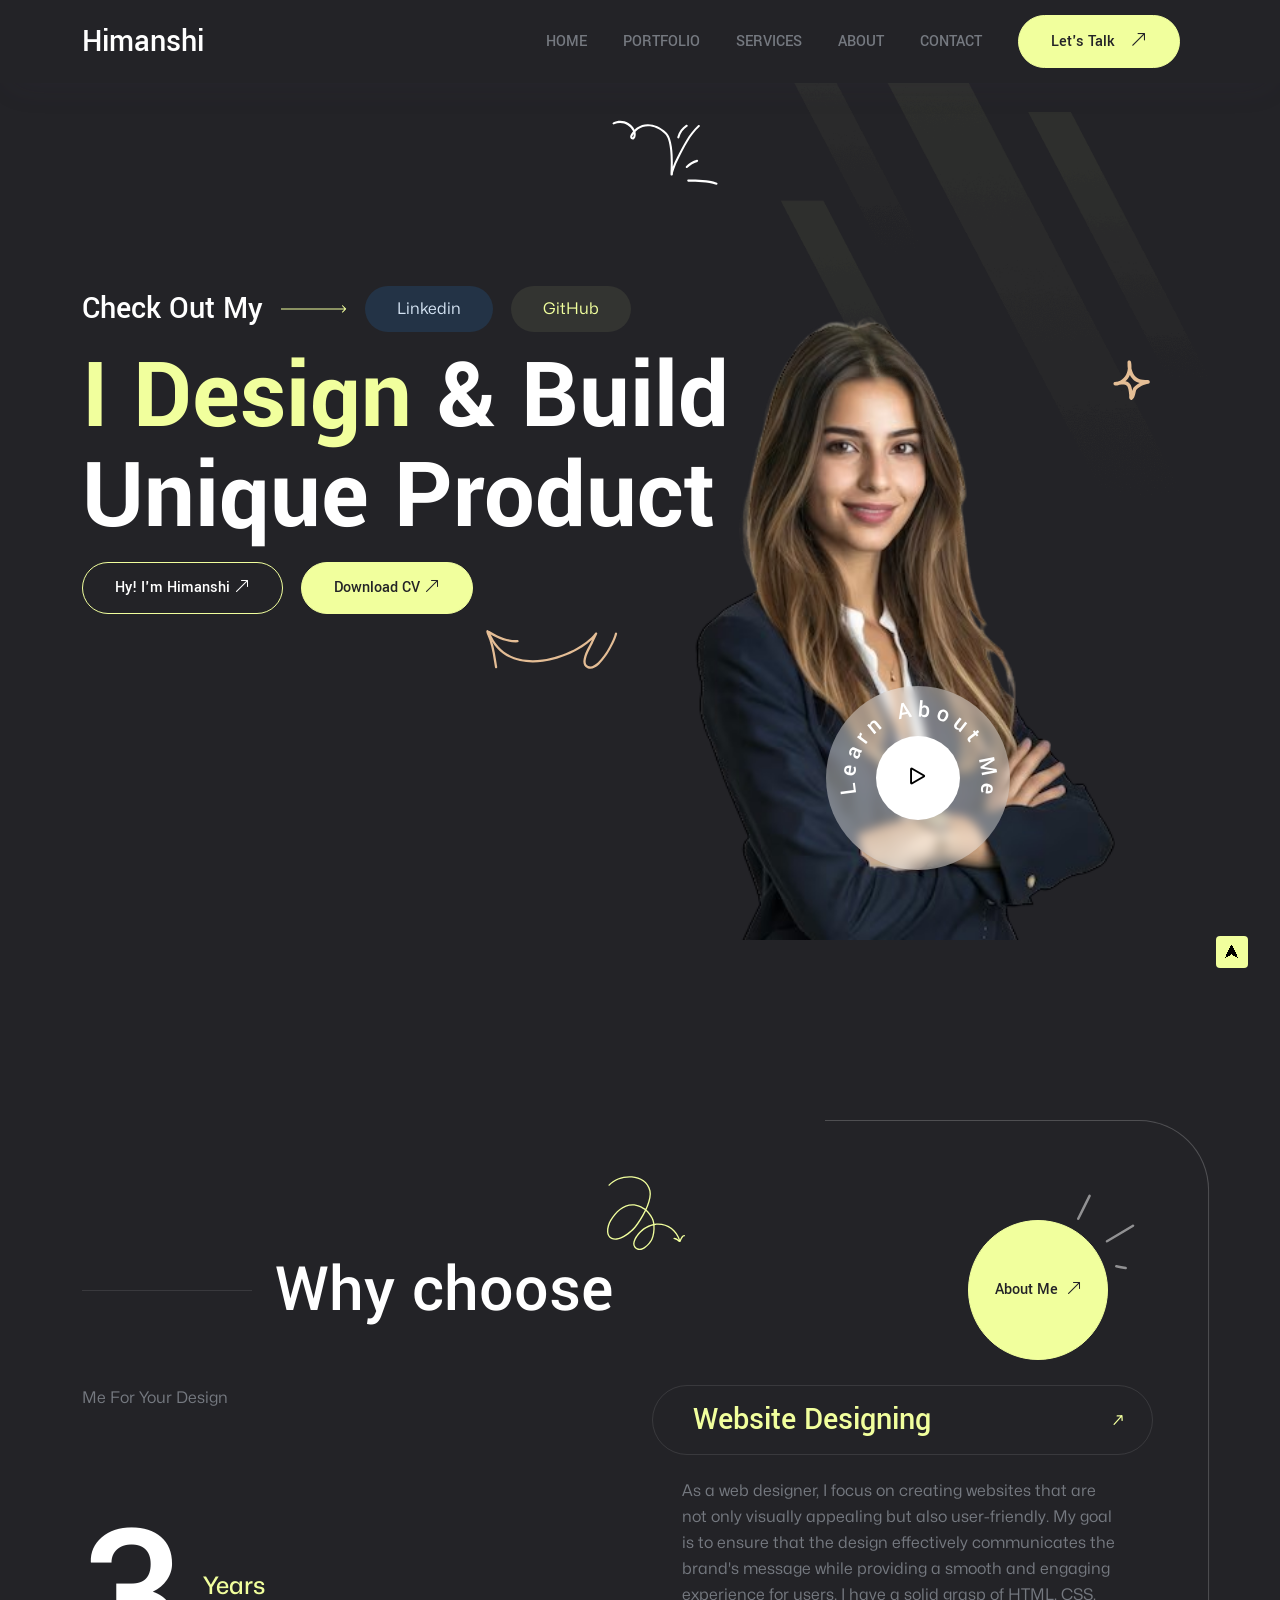
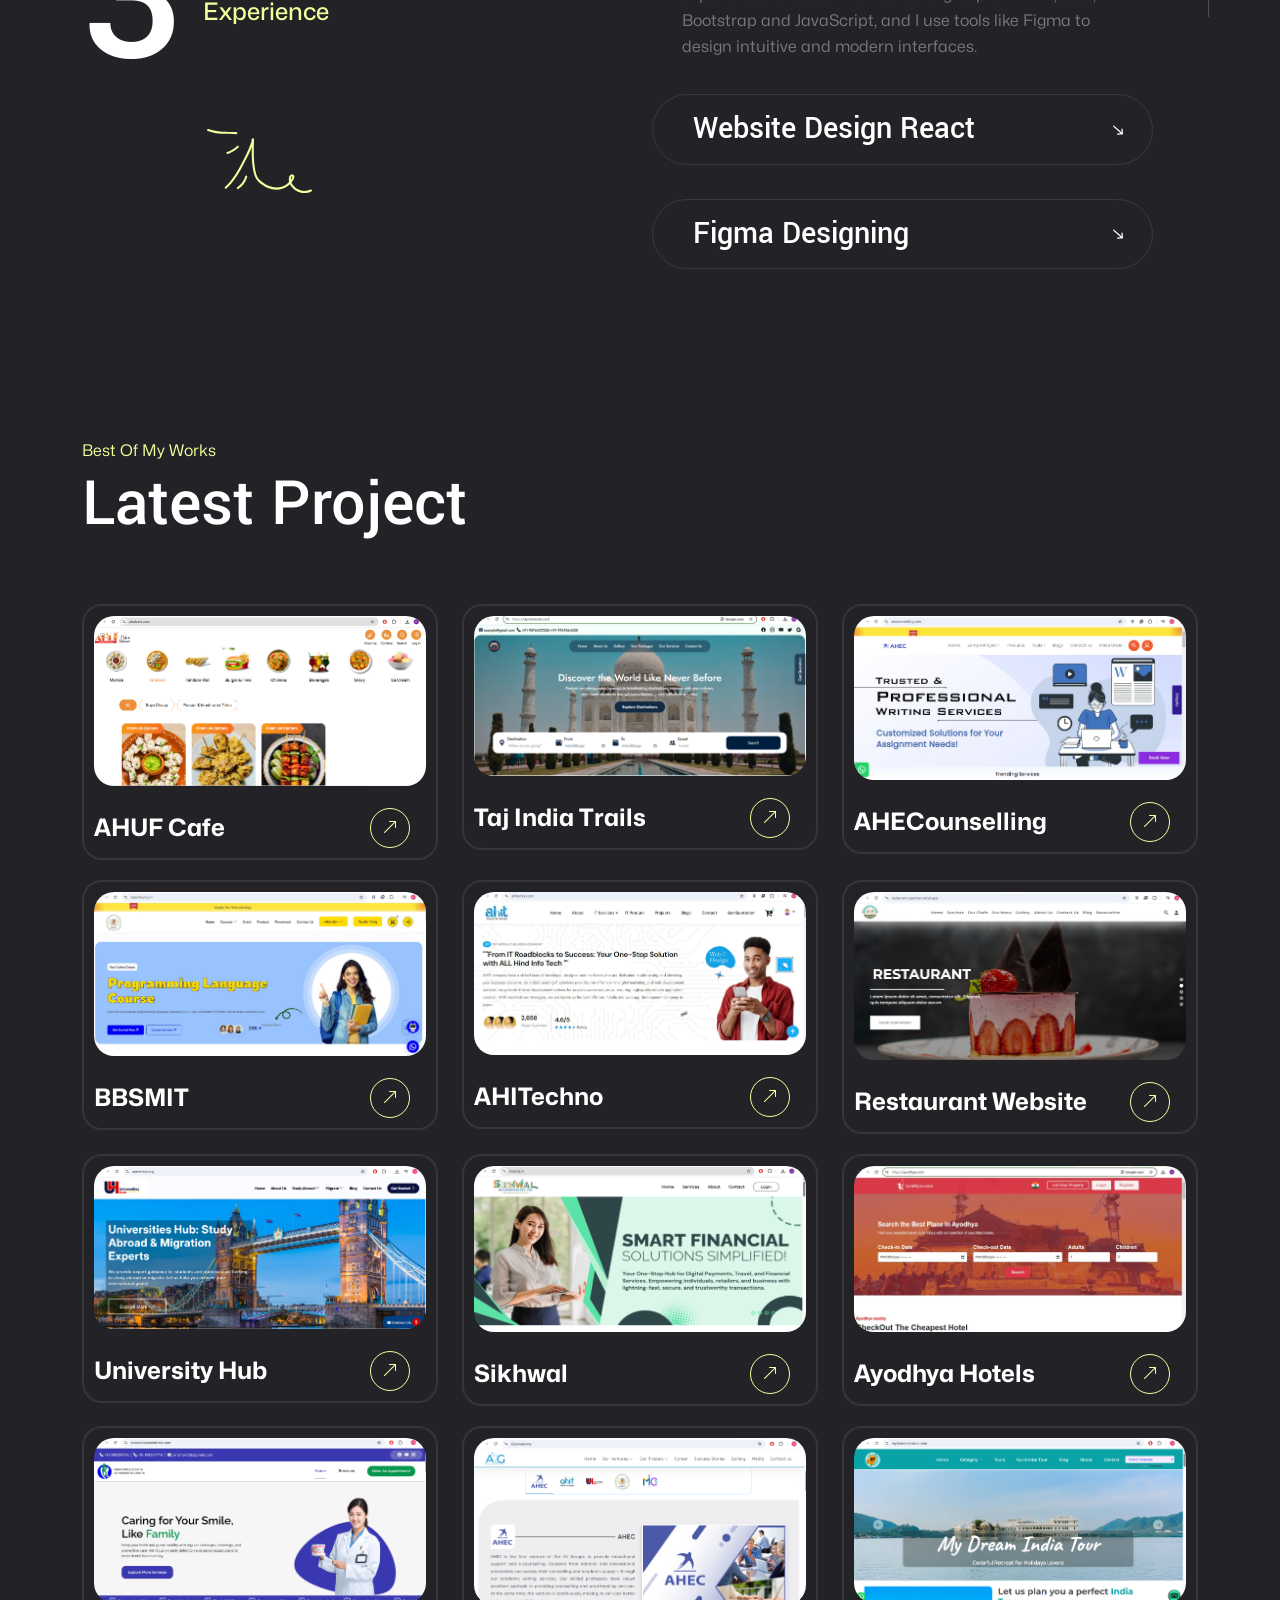
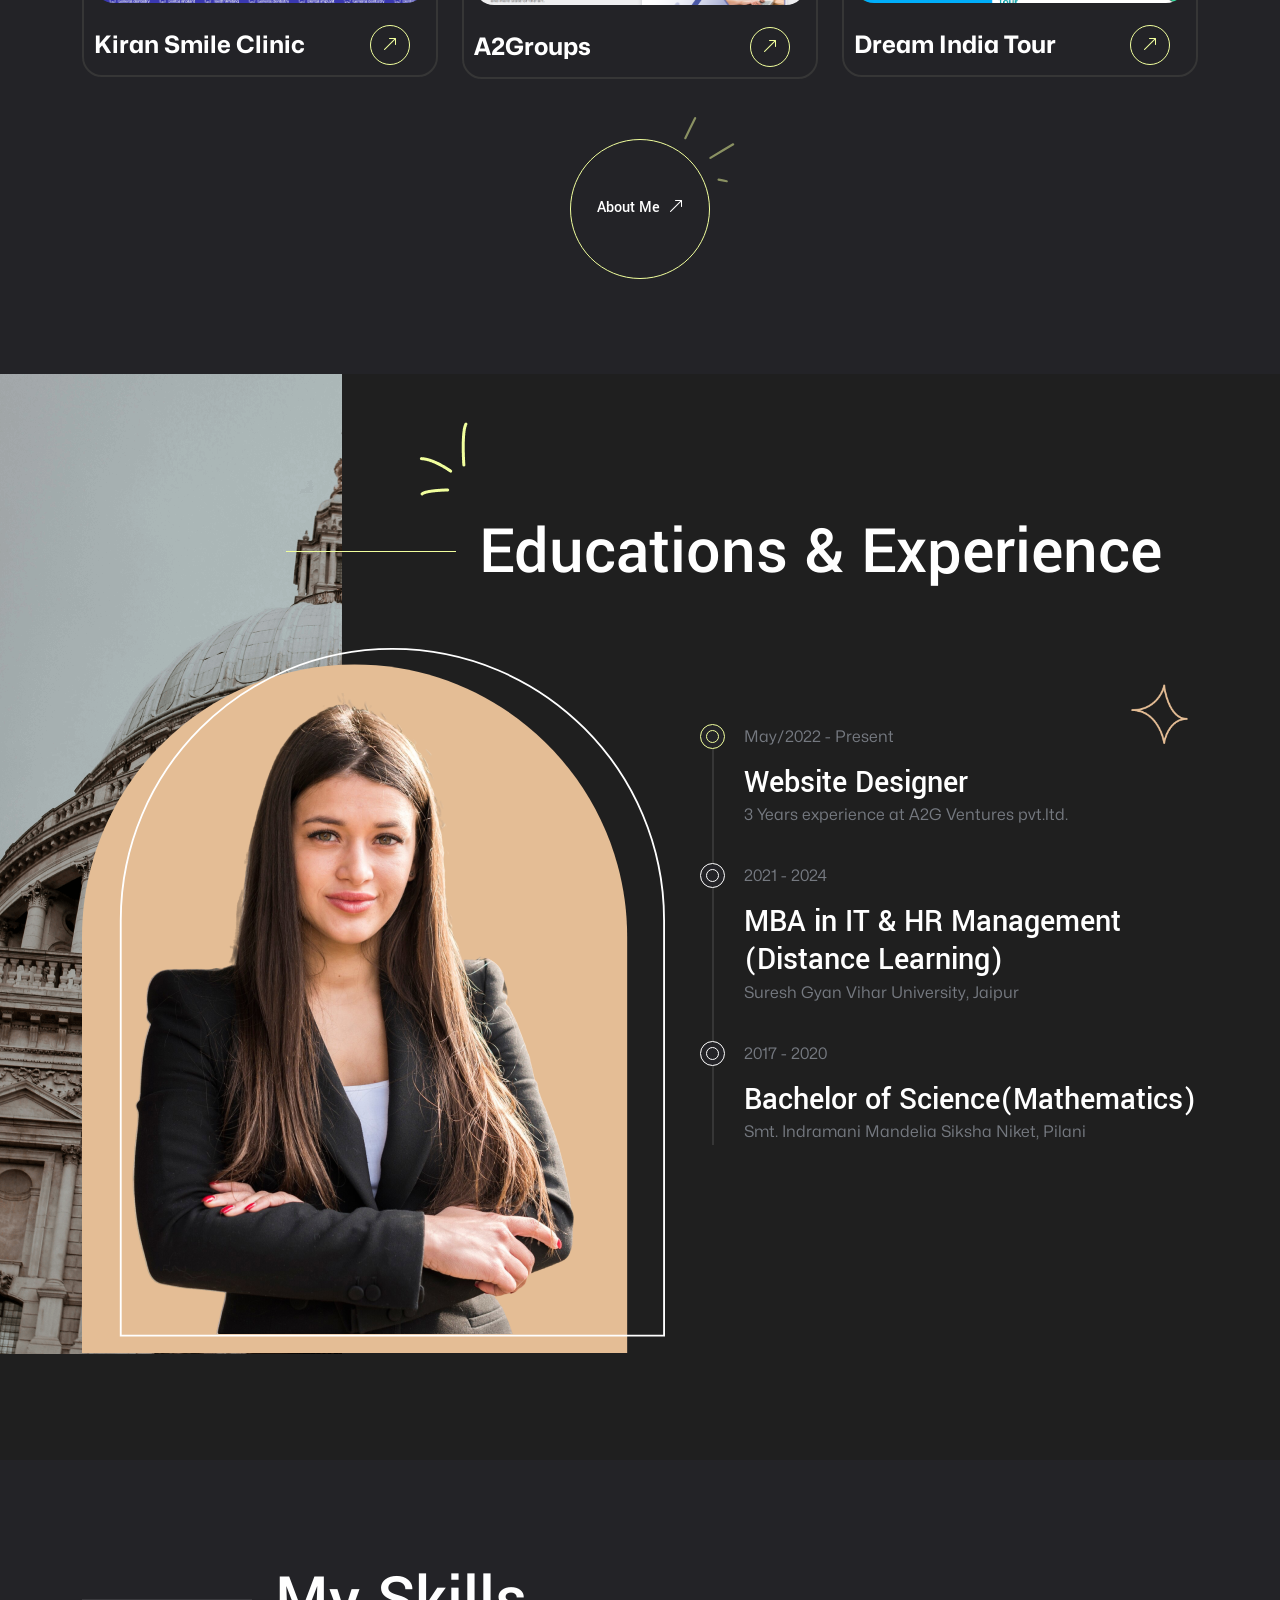
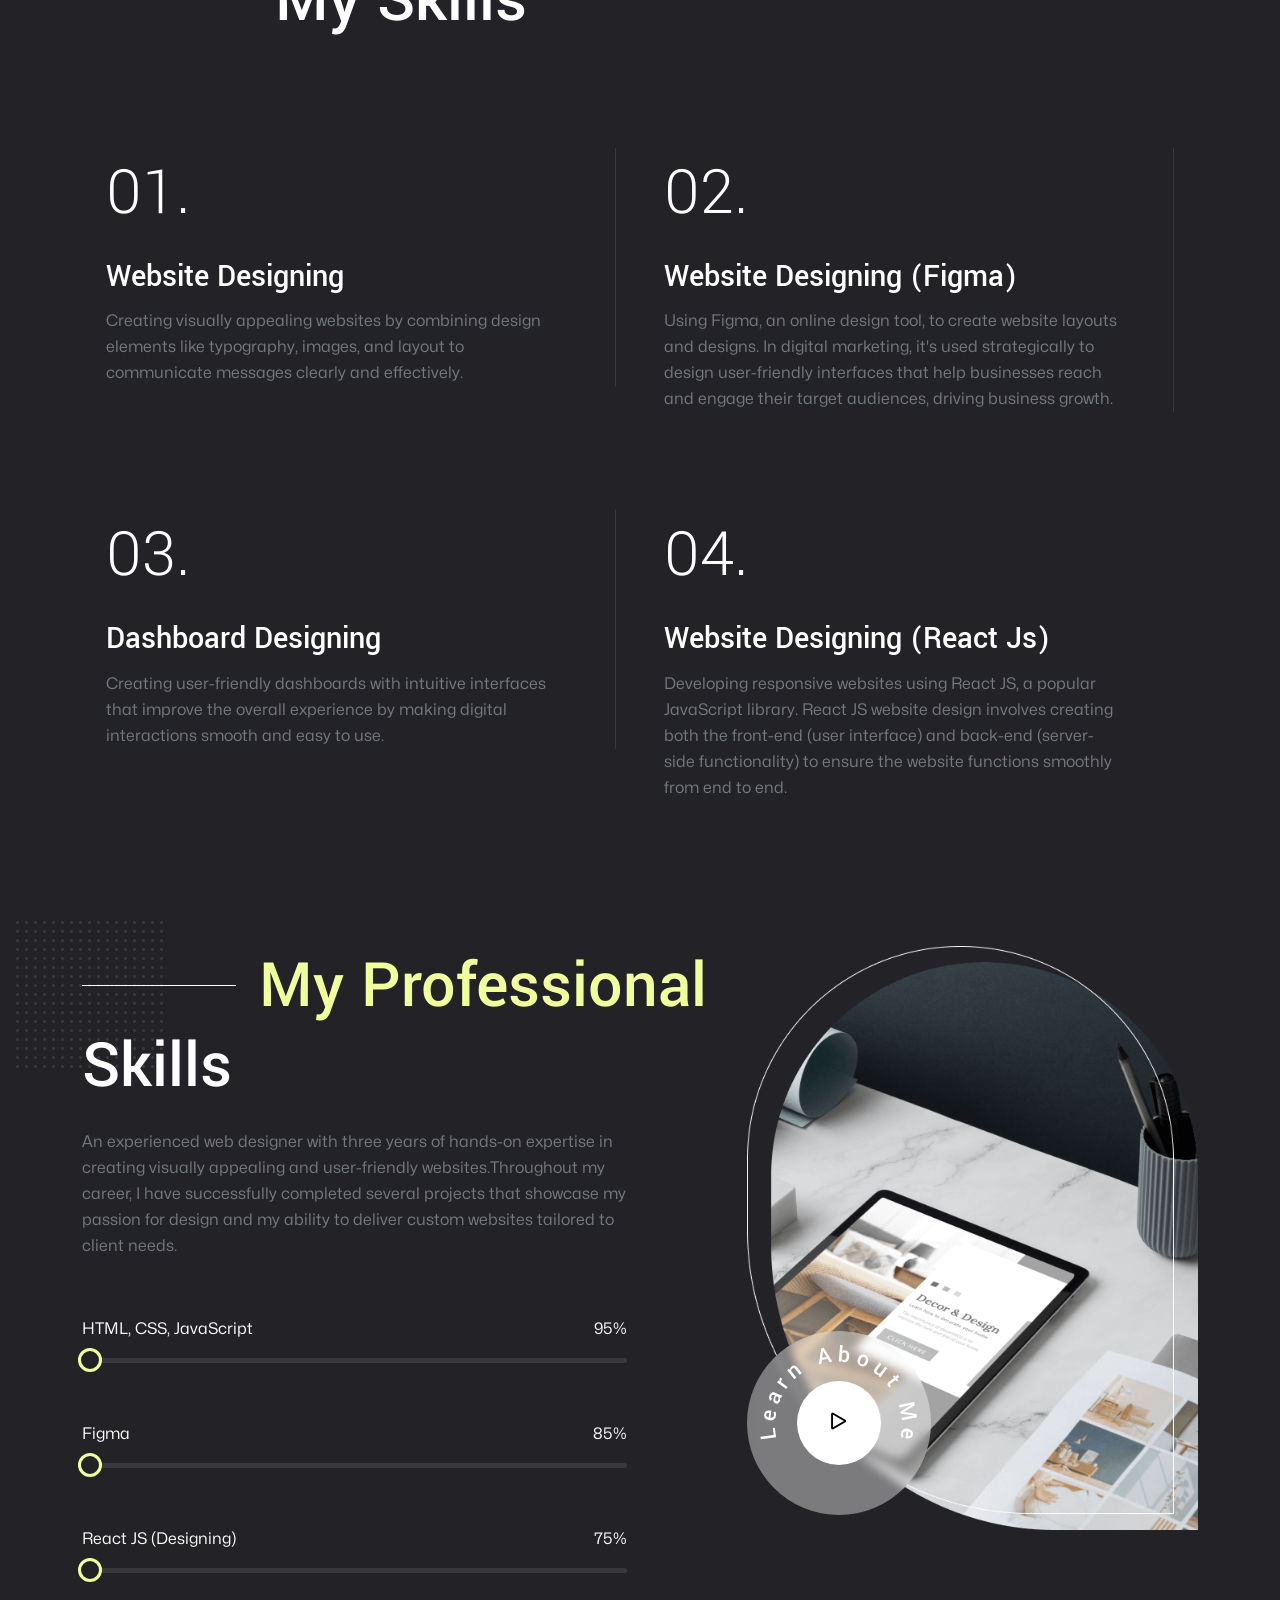
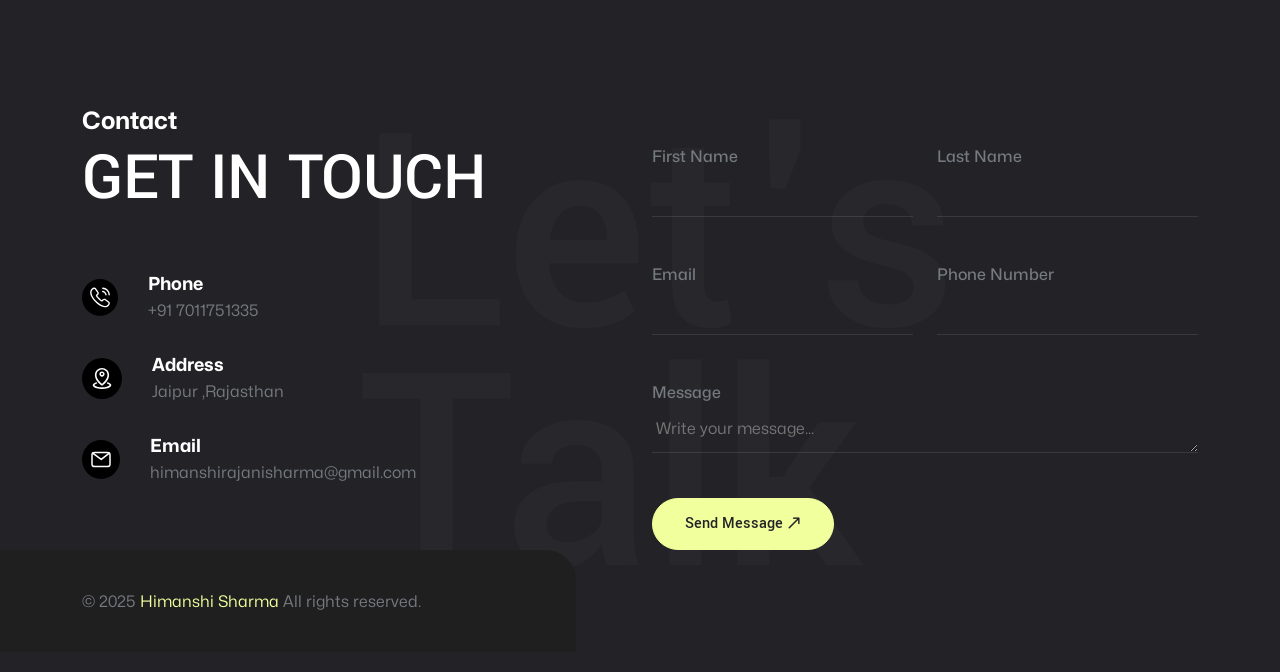
==== commit 9d318b21: "Add files via upload" ====
--- a/index.html
+++ b/index.html
@@ -153,14 +153,6 @@
                 <img class="stylish-arrow" src="assets/images/hero/style-arrow.svg" alt="stylish arrow" />
               </div>
 
-              <div class="scroll-down-wrapper scroll-down">
-                <div class="d-flex align-items-center">
-                  <h5 class="mr-20 text-gray">Scroll Down</h5>
-                  <div class="scroll-circle d-flex align-items-center justify-content-center">
-                    <i class="bi bi-arrow-down-short"></i>
-                  </div>
-                </div>
-              </div>
             </div>
           </div>
 
@@ -206,7 +198,7 @@
             <div id="countUpArea2" class="years-experience-wrapper">
               <p>Me For Your Design</p>
               <div class="years-experience-text d-flex align-items-center">
-                <h2>2+</h2>
+                <h2>3</h2>
                 <h5>Years<br />Experience</h5>
               </div>
               <img src="assets/images/whyChoose/why-choose-us-area-style-1.svg" alt="style img" />
@@ -287,7 +279,7 @@
     <!-- Project Area Start -->
     <section id="portfolio" class="project-area pt-135">
       <div class="container">
-        <p class="h-p">Best Of Our Works</p>
+        <p class="h-p">Best Of My Works</p>
         <div class="section-title-wrapper">
           <div>
             <h2>Latest Project</h2>
@@ -298,13 +290,13 @@
           <div class="projectsContainer row">
             <div class="grid-item col-lg-4 col-md-6 ui-ux">
               <div class="project-item">
-                <img src="assets/images/projects/project-image1.jpeg" alt="project img" />
-
-                <div class="project-title-wrapper d-flex align-items-center justify-content-between">
-                  <div>
-                    <h5>A2Groups</h5>
-                  </div>
-                  <a href="https://a2groups.org/" target="_blank"><button type="button" class="project-btn me-3">
+                <img src="assets/images/projects/ahuf-cafe.png" alt="project img" />
+
+                <div class="project-title-wrapper d-flex align-items-center justify-content-between">
+                  <div>
+                    <h5>AHUF Cafe</h5>
+                  </div>
+                  <a href="https://ahufcafe.com/" target="_blank"><button type="button" class="project-btn me-3">
                       <i class="bi bi-arrow-up-right"></i></button></a>
                 </div>
               </div>
@@ -312,13 +304,13 @@
 
             <div class="grid-item col-lg-4 col-md-6 graphics-design">
               <div class="project-item">
-                <img src="assets/images/projects/project-image2.jpeg" alt="project img" />
-
-                <div class="project-title-wrapper d-flex align-items-center justify-content-between">
-                  <div>
-                    <h5>MICS</h5>
-                  </div>
-                  <a href="https://mics.a2groups.org/" target="_blank"><button type="button" class="project-btn me-3">
+                <img src="assets/images/projects/tajindia-trails.png" alt="project img" />
+
+                <div class="project-title-wrapper d-flex align-items-center justify-content-between">
+                  <div>
+                    <h5>Taj India Trails</h5>
+                  </div>
+                  <a href="https://tajindiatrails.com/" target="_blank"><button type="button" class="project-btn me-3">
                       <i class="bi bi-arrow-up-right"></i></button></a>
                 </div>
               </div>
@@ -388,16 +380,94 @@
               </div>
             </div>
 
-            <div class="grid-item col-lg-4 col-md-6 ui-ux">
-              <div class="project-item">
-                <img src="assets/images/projects/project-image7.jpeg" alt="project img" />
+                  <div class="grid-item col-lg-4 col-md-6 ui-ux">
+              <div class="project-item">
+                <img src="assets/images/projects/unihub.png" alt="project img" />
+
+                <div class="project-title-wrapper d-flex align-items-center justify-content-between">
+                  <div>
+                    <h5>University Hub</h5>
+                  </div>
+                  <a href="https://univerhub.org/" target="_blank"><button type="button" class="project-btn me-3">
+                      <i class="bi bi-arrow-up-right"></i></button></a>
+                </div>
+              </div>
+            </div>
+
+            <div class="grid-item col-lg-4 col-md-6 web-design">
+              <div class="project-item">
+                <img src="assets/images/projects/smpl.png" alt="project img" />
+
+                <div class="project-title-wrapper d-flex align-items-center justify-content-between">
+                  <div>
+                    <h5>Sikhwal</h5>
+                  </div>
+                  <a href="https://smplraj.in/" target="_blank"><button type="button"
+                      class="project-btn me-3">
+                      <i class="bi bi-arrow-up-right"></i>
+                    </button>
+                  </a>
+                </div>
+              </div>
+            </div>
+
+            <div class="grid-item col-lg-4 col-md-6 web-design">
+              <div class="project-item">
+                <img src="assets/images/projects/ayodhyaimg.jpeg" alt="project img" />
+
+                <div class="project-title-wrapper d-flex align-items-center justify-content-between">
+                  <div>
+                    <h5>Ayodhya Hotels</h5>
+                  </div>
+                  <a href="https://ayodhyas.com/" target="_blank"><button type="button" class="project-btn me-3">
+                      <i class="bi bi-arrow-up-right"></i>
+                    </button>
+                  </a>
+                </div>
+              </div>
+            </div>
+
+            <div class="grid-item col-lg-4 col-md-6 web-design">
+              <div class="project-item">
+                <img src="assets/images/projects/kiran-smile.png" alt="project img" />
+
+                <div class="project-title-wrapper d-flex align-items-center justify-content-between">
+                  <div>
+                    <h5>Kiran Smile Clinic</h5>
+                  </div>
+                  <a href="https://www.kiransmiledentalclinic.com/" target="_blank"><button type="button" class="project-btn me-3">
+                      <i class="bi bi-arrow-up-right"></i>
+                    </button>
+                  </a>
+                </div>
+              </div>
+            </div>
+
+            <div class="grid-item col-lg-4 col-md-6 web-design">
+              <div class="project-item">
+                <img src="assets/images/projects/a2groups.png" alt="project img" />
+
+                <div class="project-title-wrapper d-flex align-items-center justify-content-between">
+                  <div>
+                    <h5>A2Groups</h5>
+                  </div>
+                  <a href="https://a2groups.org/" target="_blank"><button type="button" class="project-btn me-3">
+                      <i class="bi bi-arrow-up-right"></i>
+                    </button>
+                  </a>
+                </div>
+              </div>
+            </div>
+
+              <div class="grid-item col-lg-4 col-md-6 web-design">
+              <div class="project-item">
+                <img src="assets/images/projects/dreamindia.png" alt="project img" />
 
                 <div class="project-title-wrapper d-flex align-items-center justify-content-between">
                   <div>
                     <h5>Dream India Tour</h5>
                   </div>
-                  <a href="https://mydreamindiatour.com/" target="_blank"><button type="button"
-                      class="project-btn me-3">
+                  <a href="https://mydreamindiatour.com/" target="_blank"><button type="button" class="project-btn me-3">
                       <i class="bi bi-arrow-up-right"></i>
                     </button>
                   </a>
@@ -405,38 +475,6 @@
               </div>
             </div>
 
-            <div class="grid-item col-lg-4 col-md-6 web-design">
-              <div class="project-item">
-                <img src="assets/images/projects/project-image8.jpeg" alt="project img" />
-
-                <div class="project-title-wrapper d-flex align-items-center justify-content-between">
-                  <div>
-                    <h5>Kanha Hotel</h5>
-                  </div>
-                  <a href="https://www.kanhahotelnims.org/" target="_blank"><button type="button"
-                      class="project-btn me-3">
-                      <i class="bi bi-arrow-up-right"></i>
-                    </button>
-                  </a>
-                </div>
-              </div>
-            </div>
-
-            <div class="grid-item col-lg-4 col-md-6 web-design">
-              <div class="project-item">
-                <img src="assets/images/projects/ayodhyaimg.jpeg" alt="project img" />
-
-                <div class="project-title-wrapper d-flex align-items-center justify-content-between">
-                  <div>
-                    <h5>Ayodhya Hotels & Homestays</h5>
-                  </div>
-                  <a href="https://ayodhyas.com/" target="_blank"><button type="button" class="project-btn me-3">
-                      <i class="bi bi-arrow-up-right"></i>
-                    </button>
-                  </a>
-                </div>
-              </div>
-            </div>
           </div>
         </div>
 
@@ -477,7 +515,7 @@
                   <p class="years">May/2022 - Present</p>
                   <div class="experience-details">
                     <h4>Website Designer</h4>
-                    <p>2+ Years experience at A2G Ventures pvt.ltd.</p>
+                    <p>3 Years experience at A2G Ventures pvt.ltd.</p>
                   </div>
 
                 </div>
@@ -586,10 +624,10 @@
                 <h2>My Professional</h2>
               </div>
               <h2 class="skills-heading">
-                Background Skills And Accomplishments
+                Skills
               </h2>
               <p class="pe-xl-5 me-xl-4">
-                An experienced web designer with two years of hands-on
+                An experienced web designer with three years of hands-on
                 expertise in creating visually appealing and user-friendly
                 websites.Throughout my career, I have successfully completed
                 several projects that showcase my passion for design and my
@@ -757,7 +795,7 @@
     <div class="footer-wrapper"></div>
     <div class="container">
       <p>
-        &copy; 2024
+        &copy; 2025
         <a href="#" target="_blank">Himanshi Sharma</a>
         All rights reserved.
       </p>
